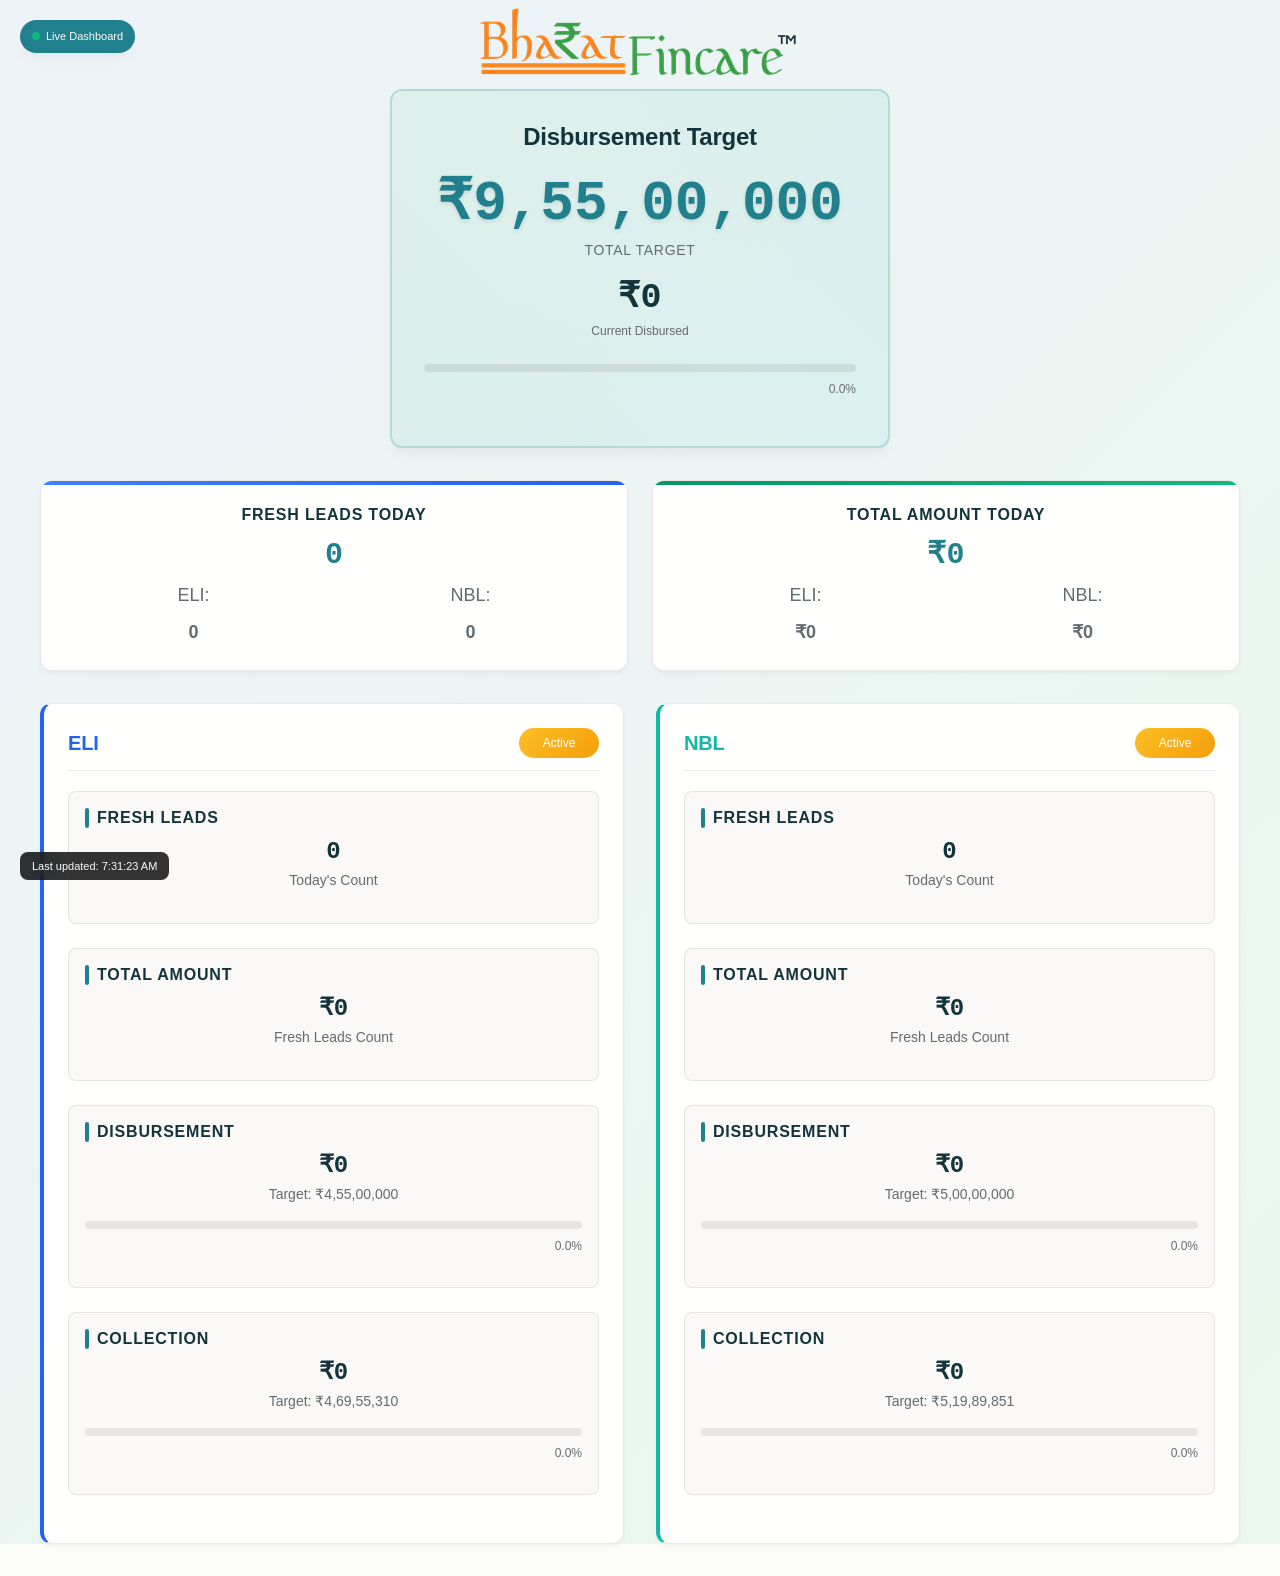
==== Dashboard/index.html @ a28c9f25 "Add files via upload" ====
<!DOCTYPE html>
<html lang="en">
<head>
    <meta charset="UTF-8">
    <meta name="viewport" content="width=device-width, initial-scale=1.0">
    <title>Bharatfincare - Dashboard</title>
    <link rel="stylesheet" href="style.css">
    <style>
        /* Hide all input fields, buttons and controls for display-only mode */
        .input-group,
        .controls-section,
        .sample-data,
        input[type="number"],
        input[type="text"],
        .btn,
        button,
        .form-control {
            display: none !important;
        }

        /* Ensure display elements remain visible */
        .metric-display,
        .current-value,
        .target-value,
        .progress-bar,
        .progress-fill,
        .progress-percentage,
        .team-card,
        .combined-target-card,
        .summary-section {
            display: block !important;
        }

        /* Live update indicators */
        .live-update-indicator {
            position: fixed;
            top: 20px;
            left: 20px;
            padding: var(--space-8) var(--space-12);
            background: var(--color-primary);
            color: var(--color-btn-primary-text);
            border-radius: var(--radius-full);
            font-size: var(--font-size-xs);
            display: flex;
            align-items: center;
            gap: var(--space-6);
            z-index: 1000;
            box-shadow: var(--shadow-lg);
        }

        .update-pulse {
            width: 8px;
            height: 8px;
            background: #10b981;
            border-radius: 50%;
            animation: pulse 2s infinite;
        }

        .last-updated {
            position: fixed;
            bottom: 20px;
            left: 20px;
            padding: var(--space-6) var(--space-12);
            background: rgba(0, 0, 0, 0.8);
            color: white;
            border-radius: var(--radius-base);
            font-size: var(--font-size-xs);
            backdrop-filter: blur(10px);
        }

        /* Animation for data updates */
        .updating {
            animation: dataUpdate 0.5s ease-in-out;
        }

        @keyframes dataUpdate {
            0% { opacity: 1; }
            50% { opacity: 0.7; transform: scale(0.98); }
            100% { opacity: 1; transform: scale(1); }
        }

        @keyframes pulse {
            0%, 100% { opacity: 1; transform: scale(1); }
            50% { opacity: 0.3; transform: scale(1.2); }
        }
    </style>
</head>
<body>
    <!-- Live Update Indicator -->
    <div class="live-update-indicator">
        <div class="update-pulse"></div>
        <span id="live-status">Live Dashboard</span>
    </div>

    <!-- Last Updated Time -->
    <div class="last-updated" id="last-updated">
        Last updated: Loading...
    </div>

    <div class="container">
        <!-- Header -->
        <header class="dashboard-header">
            <div class="header-content">
                <div class="company-logo">
                        <img src="logo-2.png" alt="Bharatfincare Logo">
                    </div>
                </div>
            </div>
        </header>

        <!-- Combined Target Section -->
        <section class="combined-target-section">
            <div class="combined-target-card">
                <h2 class="combined-title">Disbursement Target</h2>
                <div class="combined-target-display">
                    <div class="target-amount" id="combined-target">₹9,55,00,000</div>
                    <div class="target-label">Total Target</div>
                </div>
                <div class="combined-current-display">
                    <div class="current-amount" id="combined-current">₹0</div>
                    <div class="current-label">Current Disbursed</div>
                </div>
                <div class="progress-container">
                    <div class="progress-bar">
                        <div class="progress-fill combined-progress" id="combined-progress" style="width: 0%"></div>
                    </div>
                    <div class="progress-percentage" id="combined-percentage">0%</div>
                </div>
            </div>
        </section>

        <!-- Summary Section -->
        <section class="summary-section">
            <div class="summary-cards">
                <div class="summary-card fresh-leads">
                    <h3>Fresh Leads Today</h3>
                    <div class="summary-value" id="total-fresh-leads">0</div>
                    <div class="summary-breakdown">
                        <span>ELI: <strong id="eli-fresh-display">0</strong></span>
                        <span>NBL: <strong id="nbl-fresh-display">0</strong></span>
                    </div>
                </div>
                <div class="summary-card total-amount">
                    <h3>Total Amount Today</h3>
                    <div class="summary-value" id="total-amount-summary">₹0</div>
                    <div class="summary-breakdown">
                        <span>ELI: <strong id="eli-amount-display">₹0</strong></span>
                        <span>NBL: <strong id="nbl-amount-display">₹0</strong></span>
                    </div>
                </div>
            </div>
        </section>

        <!-- Teams Container -->
        <div class="teams-container">
            <!-- ELI Team -->
            <div class="team-card" data-team="eli">
                <div class="team-header">
                    <h2 class="team-name">ELI</h2>
                    <div class="team-status leading">Active</div>
                </div>

                <div class="metric-section">
                    <h4>Fresh Leads</h4>
                    <div class="metric-display">
                        <div class="current-value" id="eli-fresh-leads">0</div>
                        <div class="target-value">Today's Count</div>
                    </div>
                </div>

                <div class="metric-section">
                    <h4>Total Amount</h4>
                    <div class="metric-display">
                        <div class="current-value" id="eli-total-amount">₹0</div>
                        <div class="target-value">Fresh Leads Count</div>
                    </div>
                </div>

                <div class="metric-section">
                    <h4>Disbursement</h4>
                    <div class="metric-display">
                        <div class="current-value" id="eli-disbursed">₹0</div>
                        <div class="target-value">Target: ₹4,55,00,000</div>
                    </div>
                    <div class="progress-container">
                        <div class="progress-bar">
                            <div class="progress-fill eli-disbursement-progress" id="eli-disbursement-progress" style="width: 0%"></div>
                        </div>
                        <div class="progress-percentage" id="eli-disbursement-percentage">0%</div>
                    </div>
                </div>

                <div class="metric-section">
                    <h4>Collection</h4>
                    <div class="metric-display">
                        <div class="current-value" id="eli-collected">₹0</div>
                        <div class="target-value">Target: ₹4,69,55,310</div>
                    </div>
                    <div class="progress-container">
                        <div class="progress-bar">
                            <div class="progress-fill eli-collection-progress" id="eli-collection-progress" style="width: 0%"></div>
                        </div>
                        <div class="progress-percentage" id="eli-collection-percentage">0%</div>
                    </div>
                </div>
            </div>

            <!-- NBL Team -->
            <div class="team-card" data-team="nbl">
                <div class="team-header">
                    <h2 class="team-name">NBL</h2>
                    <div class="team-status leading">Active</div>
                </div>

                <div class="metric-section">
                    <h4>Fresh Leads</h4>
                    <div class="metric-display">
                        <div class="current-value" id="nbl-fresh-leads">0</div>
                        <div class="target-value">Today's Count</div>
                    </div>
                </div>

                <div class="metric-section">
                    <h4>Total Amount</h4>
                    <div class="metric-display">
                        <div class="current-value" id="nbl-total-amount">₹0</div>
                        <div class="target-value">Fresh Leads Count</div>
                    </div>
                </div>

                <div class="metric-section">
                    <h4>Disbursement</h4>
                    <div class="metric-display">
                        <div class="current-value" id="nbl-disbursed">₹0</div>
                        <div class="target-value">Target: ₹5,00,00,000</div>
                    </div>
                    <div class="progress-container">
                        <div class="progress-bar">
                            <div class="progress-fill nbl-disbursement-progress" id="nbl-disbursement-progress" style="width: 0%"></div>
                        </div>
                        <div class="progress-percentage" id="nbl-disbursement-percentage">0%</div>
                    </div>
                </div>

                <div class="metric-section">
                    <h4>Collection</h4>
                    <div class="metric-display">
                        <div class="current-value" id="nbl-collected">₹0</div>
                        <div class="target-value">Target: ₹5,19,89,851</div>
                    </div>
                    <div class="progress-container">
                        <div class="progress-bar">
                            <div class="progress-fill nbl-collection-progress" id="nbl-collection-progress" style="width: 0%"></div>
                        </div>
                        <div class="progress-percentage" id="nbl-collection-percentage">0%</div>
                    </div>
                </div>
            </div>
        </div>
    </div>

    <script>
        class LiveDashboard {
            constructor() {
                this.data = {
                    combinedTarget: 95500000,
                    teams: {
                        eli: {
                            name: 'ELI',
                            disbursementTarget: 45500000,
                            collectionTarget: 46955310,
                            disbursed: 0,
                            collected: 0,
                            freshLeads: 0,
                            totalAmount: 0
                        },
                        nbl: {
                            name: 'NBL',
                            disbursementTarget: 50000000,
                            collectionTarget: 51989851,
                            disbursed: 0,
                            collected: 0,
                            freshLeads: 0,
                            totalAmount: 0
                        }
                    }
                };

                this.initializeElements();
                this.setupLiveConnection();
                this.loadData();
                this.updateDisplay();
                this.updateSummary();
                this.updateLastUpdated();
            }

            initializeElements() {
                // Combined target elements
                this.combinedCurrentEl = document.getElementById('combined-current');
                this.combinedProgressEl = document.getElementById('combined-progress');
                this.combinedPercentageEl = document.getElementById('combined-percentage');

                // Summary elements
                this.totalFreshLeadsEl = document.getElementById('total-fresh-leads');
                this.totalAmountSummaryEl = document.getElementById('total-amount-summary');
                this.eliFreshDisplayEl = document.getElementById('eli-fresh-display');
                this.nblFreshDisplayEl = document.getElementById('nbl-fresh-display');
                this.eliAmountDisplayEl = document.getElementById('eli-amount-display');
                this.nblAmountDisplayEl = document.getElementById('nbl-amount-display');

                // Team elements
                this.eliFreshLeadsEl = document.getElementById('eli-fresh-leads');
                this.eliTotalAmountEl = document.getElementById('eli-total-amount');
                this.eliDisbursedEl = document.getElementById('eli-disbursed');
                this.eliCollectedEl = document.getElementById('eli-collected');
                this.eliDisbursementPercentageEl = document.getElementById('eli-disbursement-percentage');
                this.eliCollectionPercentageEl = document.getElementById('eli-collection-percentage');
                this.eliDisbursementProgressEl = document.getElementById('eli-disbursement-progress');
                this.eliCollectionProgressEl = document.getElementById('eli-collection-progress');

                this.nblFreshLeadsEl = document.getElementById('nbl-fresh-leads');
                this.nblTotalAmountEl = document.getElementById('nbl-total-amount');
                this.nblDisbursedEl = document.getElementById('nbl-disbursed');
                this.nblCollectedEl = document.getElementById('nbl-collected');
                this.nblDisbursementPercentageEl = document.getElementById('nbl-disbursement-percentage');
                this.nblCollectionPercentageEl = document.getElementById('nbl-collection-percentage');
                this.nblDisbursementProgressEl = document.getElementById('nbl-disbursement-progress');
                this.nblCollectionProgressEl = document.getElementById('nbl-collection-progress');

                // Status elements
                this.liveStatusEl = document.getElementById('live-status');
                this.lastUpdatedEl = document.getElementById('last-updated');
            }

            setupLiveConnection() {
                // BroadcastChannel for real-time updates
                this.broadcastChannel = new BroadcastChannel('bharatfincare-updates');

                this.broadcastChannel.addEventListener('message', (event) => {
                    if (event.data.type === 'admin-update') {
                        this.handleLiveUpdate(event.data.data);
                    } else if (event.data.type === 'admin-reset') {
                        this.handleLiveReset();
                    }
                });

                // Storage event listener for cross-tab updates
                window.addEventListener('storage', (event) => {
                    if (event.key === 'bharatfincareData') {
                        if (event.newValue) {
                            const newData = JSON.parse(event.newValue);
                            this.handleLiveUpdate(newData);
                        } else {
                            this.handleLiveReset();
                        }
                    }
                });

                // Check for updates every 2 seconds as fallback
                setInterval(() => {
                    this.checkForUpdates();
                }, 2000);
            }

            handleLiveUpdate(newData) {
                this.data = { ...newData };
                this.showUpdateIndicator();
                this.updateDisplay();
                this.updateSummary();
                this.updateLastUpdated(newData.lastUpdated);
                this.animateUpdate();
            }

            handleLiveReset() {
                // Reset to default values
                this.data.teams.eli = {
                    name: 'ELI', disbursementTarget: 45500000, collectionTarget: 46955310,
                    disbursed: 0, collected: 0, freshLeads: 0, totalAmount: 0
                };
                this.data.teams.nbl = {
                    name: 'NBL', disbursementTarget: 50000000, collectionTarget: 51989851,
                    disbursed: 0, collected: 0, freshLeads: 0, totalAmount: 0
                };

                this.showUpdateIndicator();
                this.updateDisplay();
                this.updateSummary();
                this.updateLastUpdated();
                this.animateUpdate();
            }

            checkForUpdates() {
                const savedData = localStorage.getItem('bharatfincareData');
                if (savedData) {
                    try {
                        const newData = JSON.parse(savedData);
                        if (JSON.stringify(newData.teams) !== JSON.stringify(this.data.teams)) {
                            this.handleLiveUpdate(newData);
                        }
                    } catch (e) {
                        console.error('Error checking for updates:', e);
                    }
                }
            }

            showUpdateIndicator() {
                this.liveStatusEl.textContent = 'Updating...';
                setTimeout(() => {
                    this.liveStatusEl.textContent = 'Live Dashboard';
                }, 1500);
            }

            animateUpdate() {
                // Add update animation to all metric sections
                const metricCards = document.querySelectorAll('.metric-section, .summary-card, .combined-target-card');
                metricCards.forEach(card => {
                    card.classList.add('updating');
                    setTimeout(() => {
                        card.classList.remove('updating');
                    }, 500);
                });
            }

            updateLastUpdated(timestamp = null) {
                const now = timestamp ? new Date(timestamp) : new Date();
                const timeString = now.toLocaleTimeString();
                this.lastUpdatedEl.textContent = `Last updated: ${timeString}`;
            }

            loadData() {
                const savedData = localStorage.getItem('bharatfincareData');
                if (savedData) {
                    try {
                        const loadedData = JSON.parse(savedData);
                        if (loadedData && loadedData.teams) {
                            this.data.teams.eli = { ...this.data.teams.eli, ...loadedData.teams.eli };
                            this.data.teams.nbl = { ...this.data.teams.nbl, ...loadedData.teams.nbl };
                        }
                    } catch (e) {
                        console.error('Error loading saved data:', e);
                    }
                }
            }

            formatCurrency(amount) {
                return new Intl.NumberFormat('en-IN', {
                    style: 'currency',
                    currency: 'INR',
                    minimumFractionDigits: 0,
                    maximumFractionDigits: 0
                }).format(amount);
            }

            updateDisplay() {
                const eli = this.data.teams.eli;
                const nbl = this.data.teams.nbl;

                // Update ELI metrics
                if (this.eliFreshLeadsEl) this.eliFreshLeadsEl.textContent = eli.freshLeads.toLocaleString();
                if (this.eliTotalAmountEl) this.eliTotalAmountEl.textContent = this.formatCurrency(eli.totalAmount);
                if (this.eliDisbursedEl) this.eliDisbursedEl.textContent = this.formatCurrency(eli.disbursed);
                if (this.eliCollectedEl) this.eliCollectedEl.textContent = this.formatCurrency(eli.collected);

                // Update NBL metrics
                if (this.nblFreshLeadsEl) this.nblFreshLeadsEl.textContent = nbl.freshLeads.toLocaleString();
                if (this.nblTotalAmountEl) this.nblTotalAmountEl.textContent = this.formatCurrency(nbl.totalAmount);
                if (this.nblDisbursedEl) this.nblDisbursedEl.textContent = this.formatCurrency(nbl.disbursed);
                if (this.nblCollectedEl) this.nblCollectedEl.textContent = this.formatCurrency(nbl.collected);

                // Update percentages and progress bars
                const eliDisbursementPercentage = Math.min((eli.disbursed / eli.disbursementTarget) * 100, 100);
                const eliCollectionPercentage = Math.min((eli.collected / eli.collectionTarget) * 100, 100);
                const nblDisbursementPercentage = Math.min((nbl.disbursed / nbl.disbursementTarget) * 100, 100);
                const nblCollectionPercentage = Math.min((nbl.collected / nbl.collectionTarget) * 100, 100);

                if (this.eliDisbursementPercentageEl) this.eliDisbursementPercentageEl.textContent = `${eliDisbursementPercentage.toFixed(1)}%`;
                if (this.eliCollectionPercentageEl) this.eliCollectionPercentageEl.textContent = `${eliCollectionPercentage.toFixed(1)}%`;
                if (this.nblDisbursementPercentageEl) this.nblDisbursementPercentageEl.textContent = `${nblDisbursementPercentage.toFixed(1)}%`;
                if (this.nblCollectionPercentageEl) this.nblCollectionPercentageEl.textContent = `${nblCollectionPercentage.toFixed(1)}%`;

                if (this.eliDisbursementProgressEl) this.eliDisbursementProgressEl.style.width = `${eliDisbursementPercentage}%`;
                if (this.eliCollectionProgressEl) this.eliCollectionProgressEl.style.width = `${eliCollectionPercentage}%`;
                if (this.nblDisbursementProgressEl) this.nblDisbursementProgressEl.style.width = `${nblDisbursementPercentage}%`;
                if (this.nblCollectionProgressEl) this.nblCollectionProgressEl.style.width = `${nblCollectionPercentage}%`;
            }

            updateSummary() {
                const totalDisbursed = this.data.teams.eli.disbursed + this.data.teams.nbl.disbursed;
                const totalFreshLeads = this.data.teams.eli.freshLeads + this.data.teams.nbl.freshLeads;
                const totalAmount = this.data.teams.eli.totalAmount + this.data.teams.nbl.totalAmount;

                // Update combined values
                if (this.combinedCurrentEl) this.combinedCurrentEl.textContent = this.formatCurrency(totalDisbursed);
                if (this.totalFreshLeadsEl) this.totalFreshLeadsEl.textContent = totalFreshLeads.toLocaleString();
                if (this.totalAmountSummaryEl) this.totalAmountSummaryEl.textContent = this.formatCurrency(totalAmount);

                // Update breakdown displays
                if (this.eliFreshDisplayEl) this.eliFreshDisplayEl.textContent = this.data.teams.eli.freshLeads.toLocaleString();
                if (this.nblFreshDisplayEl) this.nblFreshDisplayEl.textContent = this.data.teams.nbl.freshLeads.toLocaleString();
                if (this.eliAmountDisplayEl) this.eliAmountDisplayEl.textContent = this.formatCurrency(this.data.teams.eli.totalAmount);
                if (this.nblAmountDisplayEl) this.nblAmountDisplayEl.textContent = this.formatCurrency(this.data.teams.nbl.totalAmount);

                // Update combined progress
                const combinedPercentage = Math.min((totalDisbursed / this.data.combinedTarget) * 100, 100);
                if (this.combinedPercentageEl) this.combinedPercentageEl.textContent = `${combinedPercentage.toFixed(1)}%`;
                if (this.combinedProgressEl) this.combinedProgressEl.style.width = `${combinedPercentage}%`;
            }
        }

        // Initialize dashboard when DOM is loaded
        document.addEventListener('DOMContentLoaded', () => {
            new LiveDashboard();
        });
    </script>
</body>
</html>
---- Dashboard/style.css ----
:root {
  /* Primitive Color Tokens */
  --color-white: rgba(255, 255, 255, 1);
  --color-black: rgba(0, 0, 0, 1);
  --color-cream-50: rgba(252, 252, 249, 1);
  --color-cream-100: rgba(255, 255, 253, 1);
  --color-gray-200: rgba(245, 245, 245, 1);
  --color-gray-300: rgba(167, 169, 169, 1);
  --color-gray-400: rgba(119, 124, 124, 1);
  --color-slate-500: rgba(98, 108, 113, 1);
  --color-brown-600: rgba(94, 82, 64, 1);
  --color-charcoal-700: rgba(31, 33, 33, 1);
  --color-charcoal-800: rgba(38, 40, 40, 1);
  --color-slate-900: rgba(19, 52, 59, 1);
  --color-teal-300: rgba(50, 184, 198, 1);
  --color-teal-400: rgba(45, 166, 178, 1);
  --color-teal-500: rgba(33, 128, 141, 1);
  --color-teal-600: rgba(29, 116, 128, 1);
  --color-teal-700: rgba(26, 104, 115, 1);
  --color-teal-800: rgba(41, 150, 161, 1);
  --color-red-400: rgba(255, 84, 89, 1);
  --color-red-500: rgba(192, 21, 47, 1);
  --color-orange-400: rgba(230, 129, 97, 1);
  --color-orange-500: rgba(168, 75, 47, 1);

  /* RGB versions for opacity control */
  --color-brown-600-rgb: 94, 82, 64;
  --color-teal-500-rgb: 33, 128, 141;
  --color-slate-900-rgb: 19, 52, 59;
  --color-slate-500-rgb: 98, 108, 113;
  --color-red-500-rgb: 192, 21, 47;
  --color-red-400-rgb: 255, 84, 89;
  --color-orange-500-rgb: 168, 75, 47;
  --color-orange-400-rgb: 230, 129, 97;

  /* Background color tokens (Light Mode) */
  --color-bg-1: rgba(59, 130, 246, 0.08); /* Light blue */
  --color-bg-2: rgba(245, 158, 11, 0.08); /* Light yellow */
  --color-bg-3: rgba(34, 197, 94, 0.08); /* Light green */
  --color-bg-4: rgba(239, 68, 68, 0.08); /* Light red */
  --color-bg-5: rgba(147, 51, 234, 0.08); /* Light purple */
  --color-bg-6: rgba(249, 115, 22, 0.08); /* Light orange */
  --color-bg-7: rgba(236, 72, 153, 0.08); /* Light pink */
  --color-bg-8: rgba(6, 182, 212, 0.08); /* Light cyan */

  /* Semantic Color Tokens (Light Mode) */
  --color-background: var(--color-cream-50);
  --color-surface: var(--color-cream-100);
  --color-text: var(--color-slate-900);
  --color-text-secondary: var(--color-slate-500);
  --color-primary: var(--color-teal-500);
  --color-primary-hover: var(--color-teal-600);
  --color-primary-active: var(--color-teal-700);
  --color-secondary: rgba(var(--color-brown-600-rgb), 0.12);
  --color-secondary-hover: rgba(var(--color-brown-600-rgb), 0.2);
  --color-secondary-active: rgba(var(--color-brown-600-rgb), 0.25);
  --color-border: rgba(var(--color-brown-600-rgb), 0.2);
  --color-btn-primary-text: var(--color-cream-50);
  --color-card-border: rgba(var(--color-brown-600-rgb), 0.12);
  --color-card-border-inner: rgba(var(--color-brown-600-rgb), 0.12);
  --color-error: var(--color-red-500);
  --color-success: var(--color-teal-500);
  --color-warning: var(--color-orange-500);
  --color-info: var(--color-slate-500);
  --color-focus-ring: rgba(var(--color-teal-500-rgb), 0.4);
  --color-select-caret: rgba(var(--color-slate-900-rgb), 0.8);

  /* Common style patterns */
  --focus-ring: 0 0 0 3px var(--color-focus-ring);
  --focus-outline: 2px solid var(--color-primary);
  --status-bg-opacity: 0.15;
  --status-border-opacity: 0.25;
  --select-caret-light: url("data:image/svg+xml,%3Csvg xmlns='http://www.w3.org/2000/svg' width='16' height='16' viewBox='0 0 24 24' fill='none' stroke='%23134252' stroke-width='2' stroke-linecap='round' stroke-linejoin='round'%3E%3Cpolyline points='6 9 12 15 18 9'%3E%3C/polyline%3E%3C/svg%3E");
  --select-caret-dark: url("data:image/svg+xml,%3Csvg xmlns='http://www.w3.org/2000/svg' width='16' height='16' viewBox='0 0 24 24' fill='none' stroke='%23f5f5f5' stroke-width='2' stroke-linecap='round' stroke-linejoin='round'%3E%3Cpolyline points='6 9 12 15 18 9'%3E%3C/polyline%3E%3C/svg%3E");

  /* RGB versions for opacity control */
  --color-success-rgb: 33, 128, 141;
  --color-error-rgb: 192, 21, 47;
  --color-warning-rgb: 168, 75, 47;
  --color-info-rgb: 98, 108, 113;

  /* Typography */
  --font-family-base: "FKGroteskNeue", "Geist", "Inter", -apple-system,
    BlinkMacSystemFont, "Segoe UI", Roboto, sans-serif;
  --font-family-mono: "Berkeley Mono", ui-monospace, SFMono-Regular, Menlo,
    Monaco, Consolas, monospace;
  --font-size-xs: 11px;
  --font-size-sm: 12px;
  --font-size-base: 14px;
  --font-size-md: 14px;
  --font-size-lg: 16px;
  --font-size-xl: 18px;
  --font-size-2xl: 20px;
  --font-size-3xl: 24px;
  --font-size-4xl: 30px;
  --font-weight-normal: 400;
  --font-weight-medium: 500;
  --font-weight-semibold: 550;
  --font-weight-bold: 600;
  --line-height-tight: 1.2;
  --line-height-normal: 1.5;
  --letter-spacing-tight: -0.01em;

  /* Spacing */
  --space-0: 0;
  --space-1: 1px;
  --space-2: 2px;
  --space-4: 4px;
  --space-6: 6px;
  --space-8: 8px;
  --space-10: 10px;
  --space-12: 12px;
  --space-16: 16px;
  --space-20: 20px;
  --space-24: 24px;
  --space-32: 32px;

  /* Border Radius */
  --radius-sm: 6px;
  --radius-base: 8px;
  --radius-md: 10px;
  --radius-lg: 12px;
  --radius-full: 9999px;

  /* Shadows */
  --shadow-xs: 0 1px 2px rgba(0, 0, 0, 0.02);
  --shadow-sm: 0 1px 3px rgba(0, 0, 0, 0.04), 0 1px 2px rgba(0, 0, 0, 0.02);
  --shadow-md: 0 4px 6px -1px rgba(0, 0, 0, 0.04),
    0 2px 4px -1px rgba(0, 0, 0, 0.02);
  --shadow-lg: 0 10px 15px -3px rgba(0, 0, 0, 0.04),
    0 4px 6px -2px rgba(0, 0, 0, 0.02);
  --shadow-inset-sm: inset 0 1px 0 rgba(255, 255, 255, 0.15),
    inset 0 -1px 0 rgba(0, 0, 0, 0.03);

  /* Animation */
  --duration-fast: 150ms;
  --duration-normal: 250ms;
  --ease-standard: cubic-bezier(0.16, 1, 0.3, 1);

  /* Layout */
  --container-sm: 640px;
  --container-md: 768px;
  --container-lg: 1024px;
  --container-xl: 1280px;
}

/* Dark mode colors */
@media (prefers-color-scheme: dark) {
  :root {
    /* RGB versions for opacity control (Dark Mode) */
    --color-gray-400-rgb: 119, 124, 124;
    --color-teal-300-rgb: 50, 184, 198;
    --color-gray-300-rgb: 167, 169, 169;
    --color-gray-200-rgb: 245, 245, 245;

    /* Background color tokens (Dark Mode) */
    --color-bg-1: rgba(29, 78, 216, 0.15); /* Dark blue */
    --color-bg-2: rgba(180, 83, 9, 0.15); /* Dark yellow */
    --color-bg-3: rgba(21, 128, 61, 0.15); /* Dark green */
    --color-bg-4: rgba(185, 28, 28, 0.15); /* Dark red */
    --color-bg-5: rgba(107, 33, 168, 0.15); /* Dark purple */
    --color-bg-6: rgba(194, 65, 12, 0.15); /* Dark orange */
    --color-bg-7: rgba(190, 24, 93, 0.15); /* Dark pink */
    --color-bg-8: rgba(8, 145, 178, 0.15); /* Dark cyan */
    
    /* Semantic Color Tokens (Dark Mode) */
    --color-background: var(--color-charcoal-700);
    --color-surface: var(--color-charcoal-800);
    --color-text: var(--color-gray-200);
    --color-text-secondary: rgba(var(--color-gray-300-rgb), 0.7);
    --color-primary: var(--color-teal-300);
    --color-primary-hover: var(--color-teal-400);
    --color-primary-active: var(--color-teal-800);
    --color-secondary: rgba(var(--color-gray-400-rgb), 0.15);
    --color-secondary-hover: rgba(var(--color-gray-400-rgb), 0.25);
    --color-secondary-active: rgba(var(--color-gray-400-rgb), 0.3);
    --color-border: rgba(var(--color-gray-400-rgb), 0.3);
    --color-error: var(--color-red-400);
    --color-success: var(--color-teal-300);
    --color-warning: var(--color-orange-400);
    --color-info: var(--color-gray-300);
    --color-focus-ring: rgba(var(--color-teal-300-rgb), 0.4);
    --color-btn-primary-text: var(--color-slate-900);
    --color-card-border: rgba(var(--color-gray-400-rgb), 0.2);
    --color-card-border-inner: rgba(var(--color-gray-400-rgb), 0.15);
    --shadow-inset-sm: inset 0 1px 0 rgba(255, 255, 255, 0.1),
      inset 0 -1px 0 rgba(0, 0, 0, 0.15);
    --button-border-secondary: rgba(var(--color-gray-400-rgb), 0.2);
    --color-border-secondary: rgba(var(--color-gray-400-rgb), 0.2);
    --color-select-caret: rgba(var(--color-gray-200-rgb), 0.8);

    /* Common style patterns - updated for dark mode */
    --focus-ring: 0 0 0 3px var(--color-focus-ring);
    --focus-outline: 2px solid var(--color-primary);
    --status-bg-opacity: 0.15;
    --status-border-opacity: 0.25;
    --select-caret-light: url("data:image/svg+xml,%3Csvg xmlns='http://www.w3.org/2000/svg' width='16' height='16' viewBox='0 0 24 24' fill='none' stroke='%23134252' stroke-width='2' stroke-linecap='round' stroke-linejoin='round'%3E%3Cpolyline points='6 9 12 15 18 9'%3E%3C/polyline%3E%3C/svg%3E");
    --select-caret-dark: url("data:image/svg+xml,%3Csvg xmlns='http://www.w3.org/2000/svg' width='16' height='16' viewBox='0 0 24 24' fill='none' stroke='%23f5f5f5' stroke-width='2' stroke-linecap='round' stroke-linejoin='round'%3E%3Cpolyline points='6 9 12 15 18 9'%3E%3C/polyline%3E%3C/svg%3E");

    /* RGB versions for dark mode */
    --color-success-rgb: var(--color-teal-300-rgb);
    --color-error-rgb: var(--color-red-400-rgb);
    --color-warning-rgb: var(--color-orange-400-rgb);
    --color-info-rgb: var(--color-gray-300-rgb);
  }
}

/* Data attribute for manual theme switching */
[data-color-scheme="dark"] {
  /* RGB versions for opacity control (dark mode) */
  --color-gray-400-rgb: 119, 124, 124;
  --color-teal-300-rgb: 50, 184, 198;
  --color-gray-300-rgb: 167, 169, 169;
  --color-gray-200-rgb: 245, 245, 245;

  /* Colorful background palette - Dark Mode */
  --color-bg-1: rgba(29, 78, 216, 0.15); /* Dark blue */
  --color-bg-2: rgba(180, 83, 9, 0.15); /* Dark yellow */
  --color-bg-3: rgba(21, 128, 61, 0.15); /* Dark green */
  --color-bg-4: rgba(185, 28, 28, 0.15); /* Dark red */
  --color-bg-5: rgba(107, 33, 168, 0.15); /* Dark purple */
  --color-bg-6: rgba(194, 65, 12, 0.15); /* Dark orange */
  --color-bg-7: rgba(190, 24, 93, 0.15); /* Dark pink */
  --color-bg-8: rgba(8, 145, 178, 0.15); /* Dark cyan */
  
  /* Semantic Color Tokens (Dark Mode) */
  --color-background: var(--color-charcoal-700);
  --color-surface: var(--color-charcoal-800);
  --color-text: var(--color-gray-200);
  --color-text-secondary: rgba(var(--color-gray-300-rgb), 0.7);
  --color-primary: var(--color-teal-300);
  --color-primary-hover: var(--color-teal-400);
  --color-primary-active: var(--color-teal-800);
  --color-secondary: rgba(var(--color-gray-400-rgb), 0.15);
  --color-secondary-hover: rgba(var(--color-gray-400-rgb), 0.25);
  --color-secondary-active: rgba(var(--color-gray-400-rgb), 0.3);
  --color-border: rgba(var(--color-gray-400-rgb), 0.3);
  --color-error: var(--color-red-400);
  --color-success: var(--color-teal-300);
  --color-warning: var(--color-orange-400);
  --color-info: var(--color-gray-300);
  --color-focus-ring: rgba(var(--color-teal-300-rgb), 0.4);
  --color-btn-primary-text: var(--color-slate-900);
  --color-card-border: rgba(var(--color-gray-400-rgb), 0.15);
  --color-card-border-inner: rgba(var(--color-gray-400-rgb), 0.15);
  --shadow-inset-sm: inset 0 1px 0 rgba(255, 255, 255, 0.1),
    inset 0 -1px 0 rgba(0, 0, 0, 0.15);
  --color-border-secondary: rgba(var(--color-gray-400-rgb), 0.2);
  --color-select-caret: rgba(var(--color-gray-200-rgb), 0.8);

  /* Common style patterns - updated for dark mode */
  --focus-ring: 0 0 0 3px var(--color-focus-ring);
  --focus-outline: 2px solid var(--color-primary);
  --status-bg-opacity: 0.15;
  --status-border-opacity: 0.25;
  --select-caret-light: url("data:image/svg+xml,%3Csvg xmlns='http://www.w3.org/2000/svg' width='16' height='16' viewBox='0 0 24 24' fill='none' stroke='%23134252' stroke-width='2' stroke-linecap='round' stroke-linejoin='round'%3E%3Cpolyline points='6 9 12 15 18 9'%3E%3C/polyline%3E%3C/svg%3E");
  --select-caret-dark: url("data:image/svg+xml,%3Csvg xmlns='http://www.w3.org/2000/svg' width='16' height='16' viewBox='0 0 24 24' fill='none' stroke='%23f5f5f5' stroke-width='2' stroke-linecap='round' stroke-linejoin='round'%3E%3Cpolyline points='6 9 12 15 18 9'%3E%3C/polyline%3E%3C/svg%3E");

  /* RGB versions for dark mode */
  --color-success-rgb: var(--color-teal-300-rgb);
  --color-error-rgb: var(--color-red-400-rgb);
  --color-warning-rgb: var(--color-orange-400-rgb);
  --color-info-rgb: var(--color-gray-300-rgb);
}

[data-color-scheme="light"] {
  /* RGB versions for opacity control (light mode) */
  --color-brown-600-rgb: 94, 82, 64;
  --color-teal-500-rgb: 33, 128, 141;
  --color-slate-900-rgb: 19, 52, 59;
  
  /* Semantic Color Tokens (Light Mode) */
  --color-background: var(--color-cream-50);
  --color-surface: var(--color-cream-100);
  --color-text: var(--color-slate-900);
  --color-text-secondary: var(--color-slate-500);
  --color-primary: var(--color-teal-500);
  --color-primary-hover: var(--color-teal-600);
  --color-primary-active: var(--color-teal-700);
  --color-secondary: rgba(var(--color-brown-600-rgb), 0.12);
  --color-secondary-hover: rgba(var(--color-brown-600-rgb), 0.2);
  --color-secondary-active: rgba(var(--color-brown-600-rgb), 0.25);
  --color-border: rgba(var(--color-brown-600-rgb), 0.2);
  --color-btn-primary-text: var(--color-cream-50);
  --color-card-border: rgba(var(--color-brown-600-rgb), 0.12);
  --color-card-border-inner: rgba(var(--color-brown-600-rgb), 0.12);
  --color-error: var(--color-red-500);
  --color-success: var(--color-teal-500);
  --color-warning: var(--color-orange-500);
  --color-info: var(--color-slate-500);
  --color-focus-ring: rgba(var(--color-teal-500-rgb), 0.4);

  /* RGB versions for light mode */
  --color-success-rgb: var(--color-teal-500-rgb);
  --color-error-rgb: var(--color-red-500-rgb);
  --color-warning-rgb: var(--color-orange-500-rgb);
  --color-info-rgb: var(--color-slate-500-rgb);
}

/* Base styles */
html {
  font-size: var(--font-size-base);
  font-family: var(--font-family-base);
  line-height: var(--line-height-normal);
  color: var(--color-text);
  background-color: var(--color-background);
  -webkit-font-smoothing: antialiased;
  box-sizing: border-box;
}

body {
  margin: 0;
  padding: 0;
}

*,
*::before,
*::after {
  box-sizing: inherit;
}

/* Typography */
h1,
h2,
h3,
h4,
h5,
h6 {
  margin: 0;
  font-weight: var(--font-weight-semibold);
  line-height: var(--line-height-tight);
  color: var(--color-text);
  letter-spacing: var(--letter-spacing-tight);
}

h1 {
  font-size: var(--font-size-4xl);
}
h2 {
  font-size: var(--font-size-3xl);
}
h3 {
  font-size: var(--font-size-2xl);
}
h4 {
  font-size: var(--font-size-xl);
}
h5 {
  font-size: var(--font-size-lg);
}
h6 {
  font-size: var(--font-size-md);
}

p {
  margin: 0 0 var(--space-16) 0;
}

a {
  color: var(--color-primary);
  text-decoration: none;
  transition: color var(--duration-fast) var(--ease-standard);
}

a:hover {
  color: var(--color-primary-hover);
}

code,
pre {
  font-family: var(--font-family-mono);
  font-size: calc(var(--font-size-base) * 0.95);
  background-color: var(--color-secondary);
  border-radius: var(--radius-sm);
}

code {
  padding: var(--space-1) var(--space-4);
}

pre {
  padding: var(--space-16);
  margin: var(--space-16) 0;
  overflow: auto;
  border: 1px solid var(--color-border);
}

pre code {
  background: none;
  padding: 0;
}

/* Buttons */
.btn {
  display: inline-flex;
  align-items: center;
  justify-content: center;
  padding: var(--space-8) var(--space-16);
  border-radius: var(--radius-base);
  font-size: var(--font-size-base);
  font-weight: 500;
  line-height: 1.5;
  cursor: pointer;
  transition: all var(--duration-normal) var(--ease-standard);
  border: none;
  text-decoration: none;
  position: relative;
}

.btn:focus-visible {
  outline: none;
  box-shadow: var(--focus-ring);
}

.btn--primary {
  background: var(--color-primary);
  color: var(--color-btn-primary-text);
}

.btn--primary:hover {
  background: var(--color-primary-hover);
}

.btn--primary:active {
  background: var(--color-primary-active);
}

.btn--secondary {
  background: var(--color-secondary);
  color: var(--color-text);
}

.btn--secondary:hover {
  background: var(--color-secondary-hover);
}

.btn--secondary:active {
  background: var(--color-secondary-active);
}

.btn--outline {
  background: transparent;
  border: 1px solid var(--color-border);
  color: var(--color-text);
}

.btn--outline:hover {
  background: var(--color-secondary);
}

.btn--sm {
  padding: var(--space-4) var(--space-12);
  font-size: var(--font-size-sm);
  border-radius: var(--radius-sm);
}

.btn--lg {
  padding: var(--space-10) var(--space-20);
  font-size: var(--font-size-lg);
  border-radius: var(--radius-md);
}

.btn--full-width {
  width: 100%;
}

.btn:disabled {
  opacity: 0.5;
  cursor: not-allowed;
}

/* Form elements */
.form-control {
  display: block;
  width: 100%;
  padding: var(--space-8) var(--space-12);
  font-size: var(--font-size-md);
  line-height: 1.5;
  color: var(--color-text);
  background-color: var(--color-surface);
  border: 1px solid var(--color-border);
  border-radius: var(--radius-base);
  transition: border-color var(--duration-fast) var(--ease-standard),
    box-shadow var(--duration-fast) var(--ease-standard);
}

textarea.form-control {
  font-family: var(--font-family-base);
  font-size: var(--font-size-base);
}

select.form-control {
  padding: var(--space-8) var(--space-12);
  -webkit-appearance: none;
  -moz-appearance: none;
  appearance: none;
  background-image: var(--select-caret-light);
  background-repeat: no-repeat;
  background-position: right var(--space-12) center;
  background-size: 16px;
  padding-right: var(--space-32);
}

/* Add a dark mode specific caret */
@media (prefers-color-scheme: dark) {
  select.form-control {
    background-image: var(--select-caret-dark);
  }
}

/* Also handle data-color-scheme */
[data-color-scheme="dark"] select.form-control {
  background-image: var(--select-caret-dark);
}

[data-color-scheme="light"] select.form-control {
  background-image: var(--select-caret-light);
}

.form-control:focus {
  border-color: var(--color-primary);
  outline: var(--focus-outline);
}

.form-label {
  display: block;
  margin-bottom: var(--space-8);
  font-weight: var(--font-weight-medium);
  font-size: var(--font-size-sm);
}

.form-group {
  margin-bottom: var(--space-16);
}

/* Card component */
.card {
  background-color: var(--color-surface);
  border-radius: var(--radius-lg);
  border: 1px solid var(--color-card-border);
  box-shadow: var(--shadow-sm);
  overflow: hidden;
  transition: box-shadow var(--duration-normal) var(--ease-standard);
}

.card:hover {
  box-shadow: var(--shadow-md);
}

.card__body {
  padding: var(--space-16);
}

.card__header,
.card__footer {
  padding: var(--space-16);
  border-bottom: 1px solid var(--color-card-border-inner);
}

/* Status indicators - simplified with CSS variables */
.status {
  display: inline-flex;
  align-items: center;
  padding: var(--space-6) var(--space-12);
  border-radius: var(--radius-full);
  font-weight: var(--font-weight-medium);
  font-size: var(--font-size-sm);
}

.status--success {
  background-color: rgba(
    var(--color-success-rgb, 33, 128, 141),
    var(--status-bg-opacity)
  );
  color: var(--color-success);
  border: 1px solid
    rgba(var(--color-success-rgb, 33, 128, 141), var(--status-border-opacity));
}

.status--error {
  background-color: rgba(
    var(--color-error-rgb, 192, 21, 47),
    var(--status-bg-opacity)
  );
  color: var(--color-error);
  border: 1px solid
    rgba(var(--color-error-rgb, 192, 21, 47), var(--status-border-opacity));
}

.status--warning {
  background-color: rgba(
    var(--color-warning-rgb, 168, 75, 47),
    var(--status-bg-opacity)
  );
  color: var(--color-warning);
  border: 1px solid
    rgba(var(--color-warning-rgb, 168, 75, 47), var(--status-border-opacity));
}

.status--info {
  background-color: rgba(
    var(--color-info-rgb, 98, 108, 113),
    var(--status-bg-opacity)
  );
  color: var(--color-info);
  border: 1px solid
    rgba(var(--color-info-rgb, 98, 108, 113), var(--status-border-opacity));
}

/* Container layout */
.container {
  width: 100%;
  margin-right: auto;
  margin-left: auto;
  padding-right: var(--space-16);
  padding-left: var(--space-16);
}

@media (min-width: 640px) {
  .container {
    max-width: var(--container-sm);
  }
}
@media (min-width: 768px) {
  .container {
    max-width: var(--container-md);
  }
}
@media (min-width: 1024px) {
  .container {
    max-width: var(--container-lg);
  }
}
@media (min-width: 1280px) {
  .container {
    max-width: var(--container-xl);
  }
}

/* Utility classes */
.flex {
  display: flex;
}
.flex-col {
  flex-direction: column;
}
.items-center {
  align-items: center;
}
.justify-center {
  justify-content: center;
}
.justify-between {
  justify-content: space-between;
}
.gap-4 {
  gap: var(--space-4);
}
.gap-8 {
  gap: var(--space-8);
}
.gap-16 {
  gap: var(--space-16);
}

.m-0 {
  margin: 0;
}
.mt-8 {
  margin-top: var(--space-8);
}
.mb-8 {
  margin-bottom: var(--space-8);
}
.mx-8 {
  margin-left: var(--space-8);
  margin-right: var(--space-8);
}
.my-8 {
  margin-top: var(--space-8);
  margin-bottom: var(--space-8);
}

.p-0 {
  padding: 0;
}
.py-8 {
  padding-top: var(--space-8);
  padding-bottom: var(--space-8);
}
.px-8 {
  padding-left: var(--space-8);
  padding-right: var(--space-8);
}
.py-16 {
  padding-top: var(--space-16);
  padding-bottom: var(--space-16);
}
.px-16 {
  padding-left: var(--space-16);
  padding-right: var(--space-16);
}

.block {
  display: block;
}
.hidden {
  display: none;
}

/* Accessibility */
.sr-only {
  position: absolute;
  width: 1px;
  height: 1px;
  padding: 0;
  margin: -1px;
  overflow: hidden;
  clip: rect(0, 0, 0, 0);
  white-space: nowrap;
  border-width: 0;
}

:focus-visible {
  outline: var(--focus-outline);
  outline-offset: 2px;
}

/* Dark mode specifics */
[data-color-scheme="dark"] .btn--outline {
  border: 1px solid var(--color-border-secondary);
}

@font-face {
  font-family: 'FKGroteskNeue';
  src: url('https://r2cdn.perplexity.ai/fonts/FKGroteskNeue.woff2')
    format('woff2');
}

/* END PERPLEXITY DESIGN SYSTEM */
/* Dashboard specific styles */
body {
  min-height: 100vh;
  background: linear-gradient(135deg, var(--color-bg-1), var(--color-bg-3));
}

/* Header Styles */
.dashboard-header {
  text-align: center;
  padding: var(--space-31) 0;
  margin-bottom: var(--space-31);
}

.header-content {
  display: flex;
  align-items: center;
  justify-content: center;
  gap: var(--space-20);
  flex-wrap: wrap;
}

.company-logo {
  display: flex;
  align-items: center;
  justify-content: center;
}

.logo-icon {
  width: 60px;
  height: 60px;
  background: linear-gradient(135deg, var(--color-primary), var(--color-primary-hover));
  border-radius: var(--radius-base);
  display: flex;
  align-items: center;
  justify-content: center;
  font-size: var(--font-size-lg);
  font-weight: var(--font-weight-bold);
  color: var(--color-btn-primary-text);
  box-shadow: var(--shadow-md);
  border: 2px solid rgba(var(--color-teal-500-rgb), 0.2);
}

.dashboard-header h1 {
  font-size: var(--font-size-4xl);
  font-weight: var(--font-weight-bold);
  color: var(--color-text);
  margin: 0;
  letter-spacing: var(--letter-spacing-tight);
}

/* Combined Target Section */
.combined-target-section {
  margin-bottom: var(--space-32);
  display: flex;
  justify-content: center;
}

.combined-target-card {
  background: linear-gradient(135deg, var(--color-bg-3), var(--color-bg-8));
  border-radius: var(--radius-lg);
  padding: var(--space-32);
  box-shadow: var(--shadow-lg);
  border: 2px solid rgba(var(--color-teal-500-rgb), 0.2);
  text-align: center;
  min-width: 400px;
  max-width: 500px;
  width: 100%;
  position: relative;
  overflow: hidden;
}

.combined-target-card::before {
  content: '';
  position: absolute;
  top: 0;
  left: 0;
  right: 0;
  bottom: 0;
  background: linear-gradient(45deg, transparent, rgba(255, 255, 255, 0.05), transparent);
  pointer-events: none;
}

.combined-title {
  font-size: var(--font-size-3xl);
  font-weight: var(--font-weight-bold);
  color: var(--color-text);
  margin-bottom: var(--space-24);
  position: relative;
  z-index: 1;
}

.combined-target-display {
  margin-bottom: var(--space-20);
  position: relative;
  z-index: 1;
}

.target-amount {
  font-size: 4rem;
  font-weight: var(--font-weight-bold);
  font-family: var(--font-family-mono);
  color: var(--color-primary);
  line-height: 1;
  margin-bottom: var(--space-8);
  text-shadow: 0 2px 4px rgba(0, 0, 0, 0.1);
}

.target-label {
  font-size: var(--font-size-base);
  color: var(--color-text-secondary);
  font-weight: var(--font-weight-medium);
  text-transform: uppercase;
  letter-spacing: 0.05em;
}

.combined-current-display {
  margin-bottom: var(--space-24);
  position: relative;
  z-index: 1;
}

.current-amount {
  font-size: 2.5rem;
  font-weight: var(--font-weight-bold);
  font-family: var(--font-family-mono);
  color: var(--color-text);
  line-height: 1;
  margin-bottom: var(--space-6);
}

.current-label {
  font-size: var(--font-size-sm);
  color: var(--color-text-secondary);
  font-weight: var(--font-weight-medium);
}

.combined-progress {
  background: linear-gradient(90deg, var(--color-primary), var(--color-primary-hover));
  box-shadow: 0 2px 4px rgba(var(--color-teal-500-rgb), 0.3);
}

/* Teams Container */
.teams-container {
  display: grid;
  grid-template-columns: 1fr 1fr;
  gap: var(--space-32);
  margin-bottom: var(--space-32);
  max-width: 1200px;
  margin-left: auto;
  margin-right: auto;
}

@media (max-width: 768px) {
  .teams-container {
    grid-template-columns: 1fr;
    gap: var(--space-20);
  }
  
  .combined-target-card {
    min-width: auto;
    padding: var(--space-24);
  }
  
  .target-amount {
    font-size: 3rem;
  }
  
  .current-amount {
    font-size: 2rem;
  }
  
  .header-content {
    flex-direction: column;
    gap: var(--space-16);
  }
  
  .logo-icon {
    width: 50px;
    height: 50px;
    font-size: var(--font-size-base);
  }
  
  .dashboard-header h1 {
    font-size: var(--font-size-3xl);
  }
}

/* Team Cards */
.team-card {
  background: var(--color-surface);
  border-radius: var(--radius-lg);
  padding: var(--space-24);
  box-shadow: var(--shadow-md);
  border: 1px solid var(--color-card-border);
  transition: all var(--duration-normal) var(--ease-standard);
}

.team-card:hover {
  transform: translateY(-2px);
  box-shadow: var(--shadow-lg);
}

.team-card[data-team="eli"] {
  border-left: 4px solid #2563eb;
}

.team-card[data-team="nbl"] {
  border-left: 4px solid #14b8a6;
}

.team-header {
  display: flex;
  justify-content: space-between;
  align-items: center;
  margin-bottom: var(--space-20);
  padding-bottom: var(--space-12);
  border-bottom: 1px solid var(--color-card-border-inner);
}

.team-name {
  font-size: var(--font-size-2xl);
  font-weight: var(--font-weight-bold);
  margin: 0;
}

.team-card[data-team="eli"] .team-name {
  color: #2563eb;
}

.team-card[data-team="nbl"] .team-name {
  color: #14b8a6;
}

.team-status {
  padding: var(--space-6) var(--space-12);
  border-radius: var(--radius-full);
  font-size: var(--font-size-sm);
  font-weight: var(--font-weight-medium);
  min-width: 80px;
  text-align: center;
}

.team-status.leading {
  background: linear-gradient(135deg, #fbbf24, #f59e0b);
  color: var(--color-white);
  animation: pulse 2s infinite;
}

.team-status.trailing {
  background: var(--color-secondary);
  color: var(--color-text-secondary);
}

@keyframes pulse {
  0%, 100% { transform: scale(1); }
  50% { transform: scale(1.05); }
}

/* Metric Sections */
.metric-section {
  margin-bottom: var(--space-24);
  padding: var(--space-16);
  background: rgba(var(--color-brown-600-rgb, var(--color-gray-400-rgb)), 0.03);
  border-radius: var(--radius-base);
  border: 1px solid var(--color-card-border-inner);
}

.metric-section h4 {
  font-size: var(--font-size-lg);
  font-weight: var(--font-weight-semibold);
  color: var(--color-text);
  margin-bottom: var(--space-12);
  text-transform: uppercase;
  letter-spacing: 0.05em;
}

.metric-display {
  text-align: center;
  margin-bottom: var(--space-16);
}

.current-value {
  font-size: var(--font-size-3xl);
  font-weight: var(--font-weight-bold);
  font-family: var(--font-family-mono);
  color: var(--color-text);
  line-height: 1;
  margin-bottom: var(--space-6);
  transition: all var(--duration-normal) var(--ease-standard);
}

.target-value {
  font-size: var(--font-size-base);
  color: var(--color-text-secondary);
  font-weight: var(--font-weight-medium);
}

/* Progress Bars */
.progress-container {
  margin-bottom: var(--space-16);
}

.progress-bar {
  width: 100%;
  height: 8px;
  background: var(--color-secondary);
  border-radius: var(--radius-full);
  overflow: hidden;
  margin-bottom: var(--space-8);
}

.progress-fill {
  height: 100%;
  border-radius: var(--radius-full);
  transition: width var(--duration-normal) var(--ease-standard);
  position: relative;
  width: 0%;
}

.eli-disbursement-progress {
  background: linear-gradient(90deg, #3b82f6, #2563eb);
}

.eli-collection-progress {
  background: linear-gradient(90deg, #8b5cf6, #7c3aed);
}

.nbl-disbursement-progress {
  background: linear-gradient(90deg, #06b6d4, #14b8a6);
}

.nbl-collection-progress {
  background: linear-gradient(90deg, #10b981, #059669);
}

.progress-fill::after {
  content: '';
  position: absolute;
  top: 0;
  left: 0;
  right: 0;
  bottom: 0;
  background: linear-gradient(90deg, transparent, rgba(255,255,255,0.3), transparent);
  animation: shimmer 2s infinite;
}

@keyframes shimmer {
  0% { transform: translateX(-100%); }
  100% { transform: translateX(100%); }
}

.progress-percentage {
  text-align: right;
  font-size: var(--font-size-sm);
  font-weight: var(--font-weight-medium);
  color: var(--color-text-secondary);
}

/* Input Groups */
.input-group {
  margin-bottom: var(--space-12);
}

.form-control {
  font-family: var(--font-family-mono);
  text-align: center;
  background-color: var(--color-surface);
  border: 1px solid var(--color-border);
  color: var(--color-text);
  padding: var(--space-8) var(--space-12);
  border-radius: var(--radius-base);
  width: 100%;
  box-sizing: border-box;
}

.form-control:focus {
  border-color: var(--color-primary);
  outline: var(--focus-outline);
  background-color: var(--color-surface);
}

.form-control::placeholder {
  color: var(--color-text-secondary);
  opacity: 0.7;
}

/* Controls Section */
.controls-section {
  text-align: center;
  margin-bottom: var(--space-32);
}

.button-group {
  display: flex;
  gap: var(--space-16);
  justify-content: center;
  flex-wrap: wrap;
}

.loading-spinner {
  display: inline-block;
  width: 16px;
  height: 16px;
  border: 2px solid transparent;
  border-top: 2px solid currentColor;
  border-radius: 50%;
  animation: spin 1s linear infinite;
  margin-left: var(--space-8);
}

@keyframes spin {
  0% { transform: rotate(0deg); }
  100% { transform: rotate(360deg); }
}

/* Sample Data Section */
.sample-data {
  text-align: center;
  padding-top: var(--space-24);
  border-top: 1px solid var(--color-border);
}

.sample-data h4 {
  margin-bottom: var(--space-16);
  color: var(--color-text-secondary);
  font-size: var(--font-size-base);
}

.sample-buttons {
  display: flex;
  gap: var(--space-12);
  justify-content: center;
  flex-wrap: wrap;
}

.sample-btn {
  transition: all var(--duration-fast) var(--ease-standard);
}

.sample-btn:hover {
  transform: translateY(-1px);
}

/* Animation Classes */
.updating {
  animation: updatePulse 0.3s ease-in-out;
}

@keyframes updatePulse {
  0% { transform: scale(1); }
  50% { transform: scale(1.05); }
  100% { transform: scale(1); }
}

.target-achieved {
  border-left-color: #16a34a !important;
}

.target-achieved .team-name::after {
  content: " ✓";
  color: #16a34a;
  font-size: 0.8em;
}

/* Error States */
.input-error {
  border-color: var(--color-error) !important;
  animation: shake 0.5s ease-in-out;
}

@keyframes shake {
  0%, 100% { transform: translateX(0); }
  25% { transform: translateX(-5px); }
  75% { transform: translateX(5px); }
}

/* Loading State */
.btn:disabled {
  opacity: 0.7;
  cursor: not-allowed;
}

.btn.loading .button-text {
  opacity: 0.7;
}

/* Responsive Adjustments */
@media (max-width: 640px) {
  .team-card {
    padding: var(--space-16);
  }
  
  .current-value {
    font-size: var(--font-size-2xl);
  }
  
  .metric-section {
    padding: var(--space-12);
  }
  
  .button-group {
    flex-direction: column;
    align-items: center;
  }
  
  .btn--lg {
    width: 100%;
    max-width: 300px;
  }
}

/* Summary Section Styles */
.summary-section {
    margin-bottom: var(--space-32);
    max-width: 1200px;
    margin-left: auto;
    margin-right: auto;
}

.summary-cards {
    display: grid;
    grid-template-columns: 1fr 1fr;
    gap: var(--space-24);
}

.summary-card {
    background: var(--color-surface);
    border-radius: var(--radius-lg);
    padding: var(--space-24);
    box-shadow: var(--shadow-md);
    border: 1px solid var(--color-card-border);
    text-align: center;
    position: relative;
    overflow: hidden;
}

.summary-card::before {
    content: '';
    position: absolute;
    top: 0;
    left: 0;
    right: 0;
    height: 4px;
    background: linear-gradient(90deg, var(--color-primary), var(--color-primary-hover));
}

.summary-card.fresh-leads::before {
    background: linear-gradient(90deg, #3b82f6, #2563eb);
}

.summary-card.total-amount::before {
    background: linear-gradient(90deg, #059669, #10b981);
}

.summary-card h3 {
    font-size: var(--font-size-lg);
    font-weight: var(--font-weight-semibold);
    color: var(--color-text);
    margin-bottom: var(--space-16);
    text-transform: uppercase;
    letter-spacing: 0.05em;
}

.summary-value {
    font-size: var(--font-size-4xl);
    font-weight: var(--font-weight-bold);
    font-family: var(--font-family-mono);
    color: var(--color-primary);
    margin-bottom: var(--space-12);
    line-height: 1;
}

.summary-breakdown {
    display: flex;
    justify-content: space-around;
    gap: var(--space-16);
    font-size: var(--font-size-xl);
    color: var(--color-text-secondary);
    font-weight: var(--font-weight-medium);
}

.summary-breakdown span {
    display: flex;
    flex-direction: column;
    align-items: center;
    gap: var(--space-10);
}

/* Number Tracking Styles */

.input-group {
    position: relative;
}

.input-group button {
    margin-top: var(--space-8);
    width: 100%;
}







.number-value {
    max-width: 80px;
    overflow: hidden;
    text-overflow: ellipsis;
    white-space: nowrap;
}



/* Enhanced Form Styles */
.form-label {
    display: block;
    font-size: var(--font-size-sm);
    font-weight: var(--font-weight-medium);
    color: var(--color-text);
    margin-bottom: var(--space-6);
}

.form-control {
    font-family: var(--font-family-mono);
    text-align: center;
    background-color: var(--color-surface);
    border: 1px solid var(--color-border);
    color: var(--color-text);
    padding: var(--space-8) var(--space-12);
    border-radius: var(--radius-base);
    width: 100%;
    box-sizing: border-box;
    transition: all var(--duration-fast) var(--ease-standard);
}

.form-control:focus {
    border-color: var(--color-primary);
    outline: var(--focus-outline);
    background-color: var(--color-surface);
    box-shadow: var(--focus-ring);
}

.form-control::placeholder {
    color: var(--color-text-secondary);
    opacity: 0.7;
}

.form-control.input-error {
    border-color: var(--color-error);
    background-color: rgba(var(--color-error-rgb), 0.05);
    animation: shake 0.5s ease-in-out;
}

@keyframes shake {
    0%, 100% { transform: translateX(0); }
    25% { transform: translateX(-5px); }
    75% { transform: translateX(5px); }
}

/* Enhanced Button Styles */
.btn--sm {
    padding: var(--space-6) var(--space-12);
    font-size: var(--font-size-sm);
    border-radius: var(--radius-sm);
}

.btn--primary:hover {
    background: var(--color-primary-hover);
    transform: translateY(-1px);
    box-shadow: var(--shadow-md);
}

.btn--primary:active {
    background: var(--color-primary-active);
    transform: translateY(0);
}

.btn--secondary {
    background: var(--color-secondary);
    color: var(--color-text);
    border: 1px solid var(--color-border);
}

.btn--secondary:hover {
    background: var(--color-secondary-hover);
    border-color: var(--color-primary);
    color: var(--color-primary);
}

/* Notification System */
.notification {
    position: fixed;
    top: 20px;
    right: 20px;
    padding: var(--space-12) var(--space-16);
    border-radius: var(--radius-base);
    font-size: var(--font-size-sm);
    font-weight: var(--font-weight-medium);
    color: var(--color-white);
    z-index: 1000;
    transform: translateX(100%);
    transition: transform var(--duration-normal) var(--ease-standard);
    box-shadow: var(--shadow-lg);
    max-width: 300px;
}

.notification.show {
    transform: translateX(0);
}

.notification--success {
    background: linear-gradient(135deg, #059669, #10b981);
}

.notification--error {
    background: linear-gradient(135deg, var(--color-error), var(--color-red-400));
}

.notification--warning {
    background: linear-gradient(135deg, var(--color-warning), var(--color-orange-400));
}

.notification--info {
    background: linear-gradient(135deg, var(--color-info), var(--color-slate-500));
}

/* Enhanced Metric Sections */
.metric-section {
    margin-bottom: var(--space-24);
    padding: var(--space-16);
    background: rgba(var(--color-brown-600-rgb, var(--color-gray-400-rgb)), 0.03);
    border-radius: var(--radius-base);
    border: 1px solid var(--color-card-border-inner);
    position: relative;
    transition: all var(--duration-normal) var(--ease-standard);
}

.metric-section:hover {
    transform: translateY(-1px);
    box-shadow: var(--shadow-sm);
    border-color: rgba(var(--color-primary-rgb, var(--color-teal-500-rgb)), 0.2);
}

.metric-section h4 {
    font-size: var(--font-size-lg);
    font-weight: var(--font-weight-semibold);
    color: var(--color-text);
    margin-bottom: var(--space-12);
    text-transform: uppercase;
    letter-spacing: 0.05em;
    display: flex;
    align-items: center;
    gap: var(--space-8);
}

.metric-section h4::before {
    content: '';
    width: 4px;
    height: 20px;
    background: var(--color-primary);
    border-radius: var(--radius-sm);
}

/* Enhanced Loading States */
.loading-spinner {
    display: inline-block;
    width: 16px;
    height: 16px;
    border: 2px solid transparent;
    border-top: 2px solid currentColor;
    border-radius: 50%;
    animation: spin 1s linear infinite;
    margin-left: var(--space-8);
}

.hidden {
    display: none !important;
}

/* Responsive Enhancements */
@media (max-width: 768px) {
    .summary-cards {
        grid-template-columns: 1fr;
        gap: var(--space-16);
    }

    .summary-value {
        font-size: var(--font-size-4xl);
    }

    .summary-breakdown {
        flex-direction: column;
        gap: var(--space-8);
    }

    .teams-container {
        grid-template-columns: 1fr;
        gap: var(--space-20);
    }

    .combined-target-card {
        min-width: auto;
        padding: var(--space-24);
    }

    .target-amount {
        font-size: 3rem;
    }

    .current-amount {
        font-size: 2rem;
    }

    .header-content {
        flex-direction: column;
        gap: var(--space-16);
    }

    .logo-icon {
        width: 50px;
        height: 50px;
        font-size: var(--font-size-base);
    }

    .dashboard-header h1 {
        font-size: var(--font-size-3xl);
    }


    .notification {
        right: 10px;
        left: 10px;
        max-width: none;
        transform: translateY(-100%);
    }

    .notification.show {
        transform: translateY(0);
    }
}

/* Enhanced Animation */
@keyframes pulse {
    0%, 100% { transform: scale(1); }
    50% { transform: scale(1.05); }
}

@keyframes shimmer {
    0% { transform: translateX(-100%); }
    100% { transform: translateX(100%); }
}

@keyframes updatePulse {
    0% { transform: scale(1); }
    50% { transform: scale(1.05); }
    100% { transform: scale(1); }
}

.updating {
    animation: updatePulse 0.3s ease-in-out;
}

/* Enhanced Target Achievement */
.target-achieved {
    border-left-color: #16a34a !important;
    background: linear-gradient(135deg, 
        rgba(22, 163, 74, 0.1), 
        transparent) !important;
}

.target-achieved::after {
    content: '🎯';
    position: absolute;
    top: var(--space-16);
    right: var(--space-16);
    font-size: var(--font-size-lg);
    animation: bounce 2s infinite;
}

@keyframes bounce {
    0%, 100% { transform: translateY(0); }
    50% { transform: translateY(-10px); }
}

/* Print Styles */
@media print {
    .controls-section,
    .sample-data,
    .input-group,
    .notification {
        display: none;
    }

    .team-card {
        break-inside: avoid;
        margin-bottom: var(--space-24);
    }

    body {
        background: white;
        color: black;
    }
}
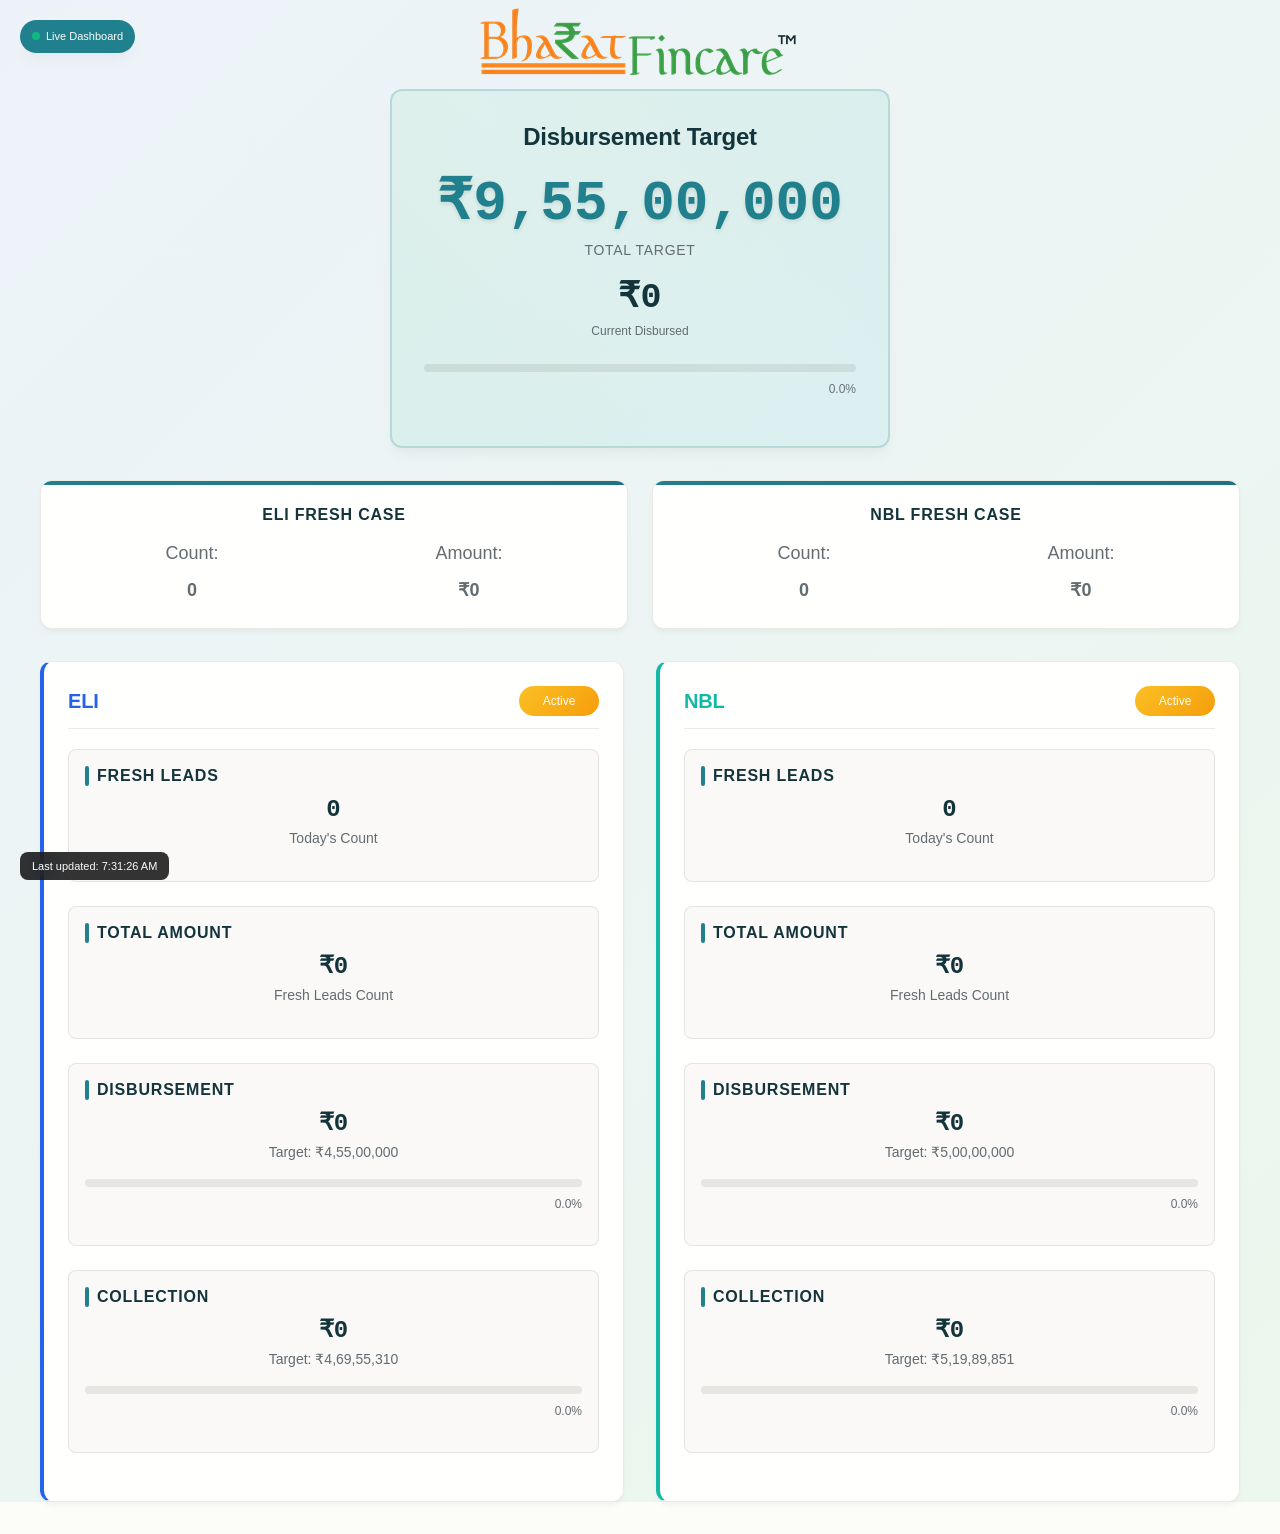
==== commit 7b6ac53d: "index.html" ====
--- a/Dashboard/index.html
+++ b/Dashboard/index.html
@@ -132,24 +132,26 @@
         <!-- Summary Section -->
         <section class="summary-section">
             <div class="summary-cards">
-                <div class="summary-card fresh-leads">
-                    <h3>Fresh Leads Today</h3>
-                    <div class="summary-value" id="total-fresh-leads">0</div>
+                <!-- ELI Daily Target -->
+                <div class="summary-card eli-target">
+                    <h3>ELI Fresh Case</h3>
                     <div class="summary-breakdown">
-                        <span>ELI: <strong id="eli-fresh-display">0</strong></span>
-                        <span>NBL: <strong id="nbl-fresh-display">0</strong></span>
-                    </div>
-                </div>
-                <div class="summary-card total-amount">
-                    <h3>Total Amount Today</h3>
-                    <div class="summary-value" id="total-amount-summary">₹0</div>
+                        <span>Count: <strong id="eli-fresh-display">0</strong></span>
+                        <span>Amount: <strong id="eli-amount-display">₹0</strong></span>
+                    </div>
+                </div>
+
+                <!-- NBL Daily Target -->
+                <div class="summary-card nbl-target">
+                    <h3>NBL Fresh Case</h3>
                     <div class="summary-breakdown">
-                        <span>ELI: <strong id="eli-amount-display">₹0</strong></span>
-                        <span>NBL: <strong id="nbl-amount-display">₹0</strong></span>
+                        <span>Count: <strong id="nbl-fresh-display">0</strong></span>
+                        <span>Amount: <strong id="nbl-amount-display">₹0</strong></span>
                     </div>
                 </div>
             </div>
         </section>
+
 
         <!-- Teams Container -->
         <div class="teams-container">
@@ -513,4 +515,4 @@
         });
     </script>
 </body>
-</html>+</html>
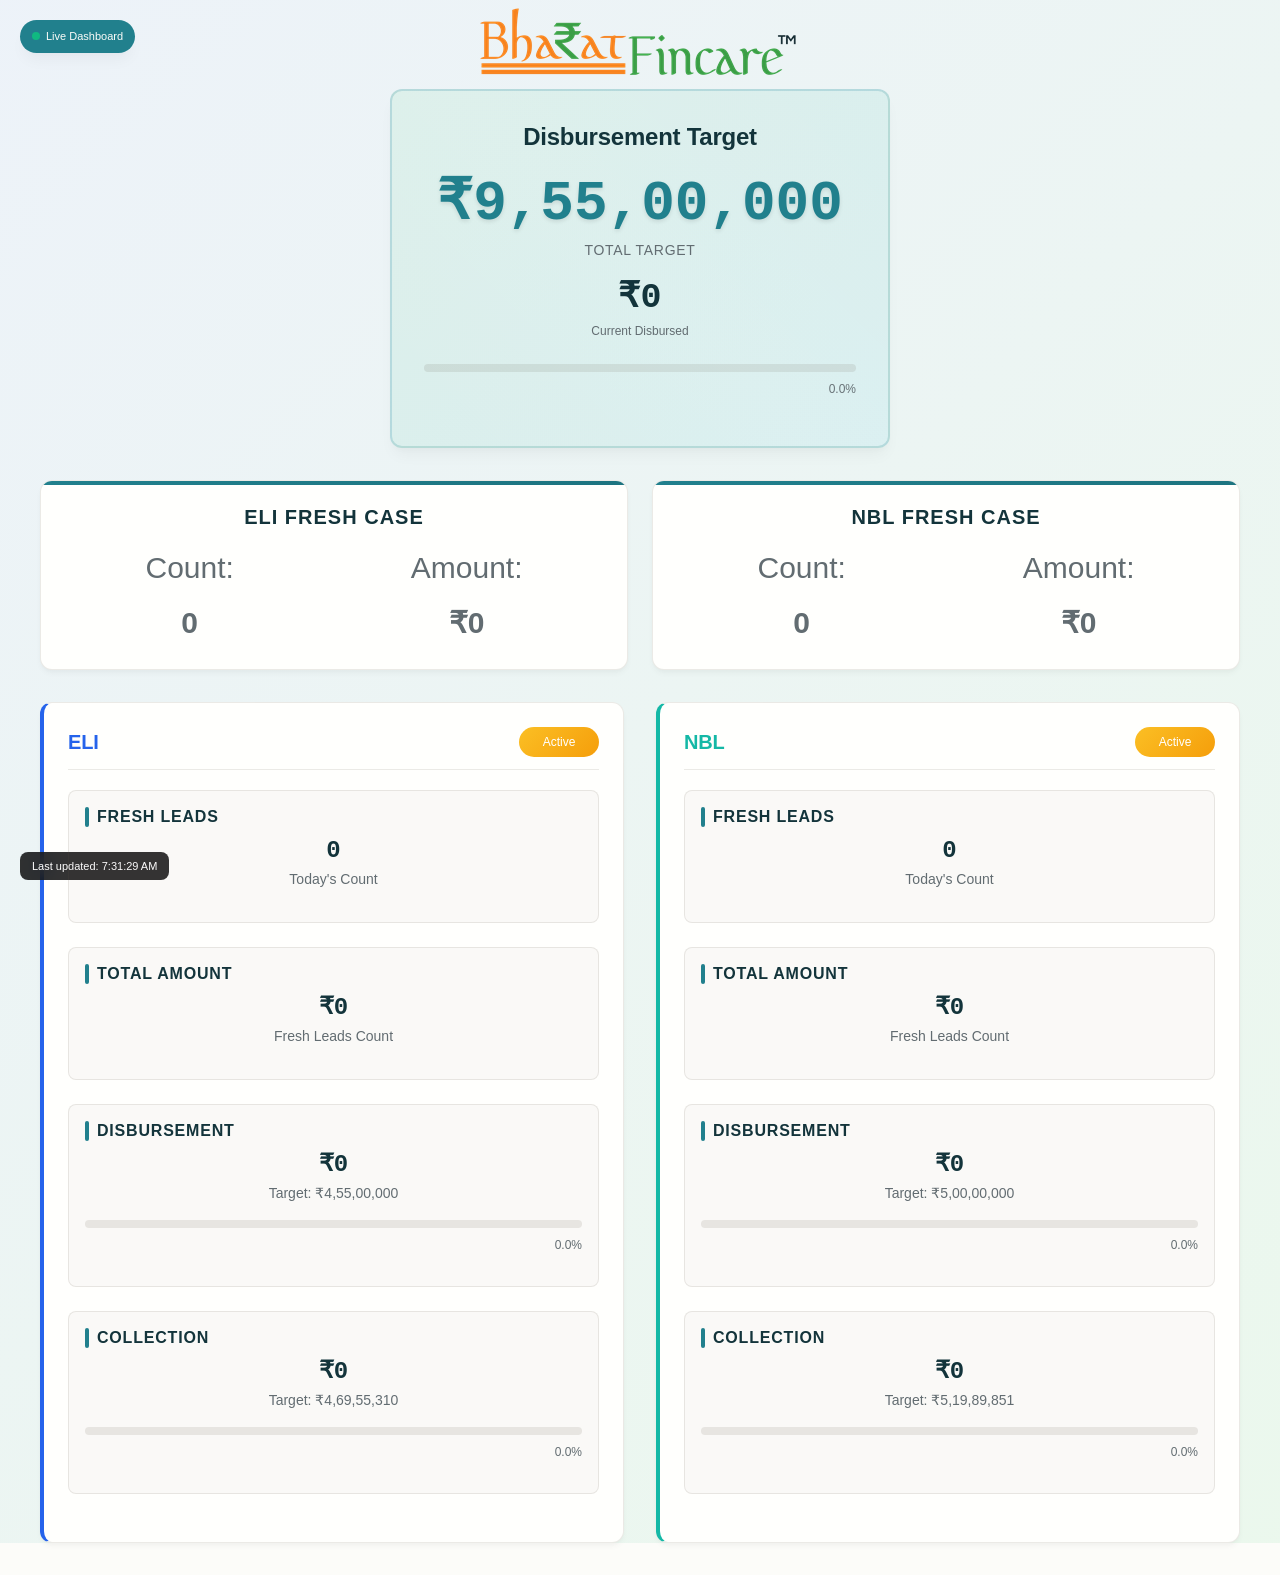
==== commit b454cf43: "Add files via upload" ====
--- a/Dashboard/index.html
+++ b/Dashboard/index.html
@@ -260,259 +260,6 @@
             </div>
         </div>
     </div>
-
-    <script>
-        class LiveDashboard {
-            constructor() {
-                this.data = {
-                    combinedTarget: 95500000,
-                    teams: {
-                        eli: {
-                            name: 'ELI',
-                            disbursementTarget: 45500000,
-                            collectionTarget: 46955310,
-                            disbursed: 0,
-                            collected: 0,
-                            freshLeads: 0,
-                            totalAmount: 0
-                        },
-                        nbl: {
-                            name: 'NBL',
-                            disbursementTarget: 50000000,
-                            collectionTarget: 51989851,
-                            disbursed: 0,
-                            collected: 0,
-                            freshLeads: 0,
-                            totalAmount: 0
-                        }
-                    }
-                };
-
-                this.initializeElements();
-                this.setupLiveConnection();
-                this.loadData();
-                this.updateDisplay();
-                this.updateSummary();
-                this.updateLastUpdated();
-            }
-
-            initializeElements() {
-                // Combined target elements
-                this.combinedCurrentEl = document.getElementById('combined-current');
-                this.combinedProgressEl = document.getElementById('combined-progress');
-                this.combinedPercentageEl = document.getElementById('combined-percentage');
-
-                // Summary elements
-                this.totalFreshLeadsEl = document.getElementById('total-fresh-leads');
-                this.totalAmountSummaryEl = document.getElementById('total-amount-summary');
-                this.eliFreshDisplayEl = document.getElementById('eli-fresh-display');
-                this.nblFreshDisplayEl = document.getElementById('nbl-fresh-display');
-                this.eliAmountDisplayEl = document.getElementById('eli-amount-display');
-                this.nblAmountDisplayEl = document.getElementById('nbl-amount-display');
-
-                // Team elements
-                this.eliFreshLeadsEl = document.getElementById('eli-fresh-leads');
-                this.eliTotalAmountEl = document.getElementById('eli-total-amount');
-                this.eliDisbursedEl = document.getElementById('eli-disbursed');
-                this.eliCollectedEl = document.getElementById('eli-collected');
-                this.eliDisbursementPercentageEl = document.getElementById('eli-disbursement-percentage');
-                this.eliCollectionPercentageEl = document.getElementById('eli-collection-percentage');
-                this.eliDisbursementProgressEl = document.getElementById('eli-disbursement-progress');
-                this.eliCollectionProgressEl = document.getElementById('eli-collection-progress');
-
-                this.nblFreshLeadsEl = document.getElementById('nbl-fresh-leads');
-                this.nblTotalAmountEl = document.getElementById('nbl-total-amount');
-                this.nblDisbursedEl = document.getElementById('nbl-disbursed');
-                this.nblCollectedEl = document.getElementById('nbl-collected');
-                this.nblDisbursementPercentageEl = document.getElementById('nbl-disbursement-percentage');
-                this.nblCollectionPercentageEl = document.getElementById('nbl-collection-percentage');
-                this.nblDisbursementProgressEl = document.getElementById('nbl-disbursement-progress');
-                this.nblCollectionProgressEl = document.getElementById('nbl-collection-progress');
-
-                // Status elements
-                this.liveStatusEl = document.getElementById('live-status');
-                this.lastUpdatedEl = document.getElementById('last-updated');
-            }
-
-            setupLiveConnection() {
-                // BroadcastChannel for real-time updates
-                this.broadcastChannel = new BroadcastChannel('bharatfincare-updates');
-
-                this.broadcastChannel.addEventListener('message', (event) => {
-                    if (event.data.type === 'admin-update') {
-                        this.handleLiveUpdate(event.data.data);
-                    } else if (event.data.type === 'admin-reset') {
-                        this.handleLiveReset();
-                    }
-                });
-
-                // Storage event listener for cross-tab updates
-                window.addEventListener('storage', (event) => {
-                    if (event.key === 'bharatfincareData') {
-                        if (event.newValue) {
-                            const newData = JSON.parse(event.newValue);
-                            this.handleLiveUpdate(newData);
-                        } else {
-                            this.handleLiveReset();
-                        }
-                    }
-                });
-
-                // Check for updates every 2 seconds as fallback
-                setInterval(() => {
-                    this.checkForUpdates();
-                }, 2000);
-            }
-
-            handleLiveUpdate(newData) {
-                this.data = { ...newData };
-                this.showUpdateIndicator();
-                this.updateDisplay();
-                this.updateSummary();
-                this.updateLastUpdated(newData.lastUpdated);
-                this.animateUpdate();
-            }
-
-            handleLiveReset() {
-                // Reset to default values
-                this.data.teams.eli = {
-                    name: 'ELI', disbursementTarget: 45500000, collectionTarget: 46955310,
-                    disbursed: 0, collected: 0, freshLeads: 0, totalAmount: 0
-                };
-                this.data.teams.nbl = {
-                    name: 'NBL', disbursementTarget: 50000000, collectionTarget: 51989851,
-                    disbursed: 0, collected: 0, freshLeads: 0, totalAmount: 0
-                };
-
-                this.showUpdateIndicator();
-                this.updateDisplay();
-                this.updateSummary();
-                this.updateLastUpdated();
-                this.animateUpdate();
-            }
-
-            checkForUpdates() {
-                const savedData = localStorage.getItem('bharatfincareData');
-                if (savedData) {
-                    try {
-                        const newData = JSON.parse(savedData);
-                        if (JSON.stringify(newData.teams) !== JSON.stringify(this.data.teams)) {
-                            this.handleLiveUpdate(newData);
-                        }
-                    } catch (e) {
-                        console.error('Error checking for updates:', e);
-                    }
-                }
-            }
-
-            showUpdateIndicator() {
-                this.liveStatusEl.textContent = 'Updating...';
-                setTimeout(() => {
-                    this.liveStatusEl.textContent = 'Live Dashboard';
-                }, 1500);
-            }
-
-            animateUpdate() {
-                // Add update animation to all metric sections
-                const metricCards = document.querySelectorAll('.metric-section, .summary-card, .combined-target-card');
-                metricCards.forEach(card => {
-                    card.classList.add('updating');
-                    setTimeout(() => {
-                        card.classList.remove('updating');
-                    }, 500);
-                });
-            }
-
-            updateLastUpdated(timestamp = null) {
-                const now = timestamp ? new Date(timestamp) : new Date();
-                const timeString = now.toLocaleTimeString();
-                this.lastUpdatedEl.textContent = `Last updated: ${timeString}`;
-            }
-
-            loadData() {
-                const savedData = localStorage.getItem('bharatfincareData');
-                if (savedData) {
-                    try {
-                        const loadedData = JSON.parse(savedData);
-                        if (loadedData && loadedData.teams) {
-                            this.data.teams.eli = { ...this.data.teams.eli, ...loadedData.teams.eli };
-                            this.data.teams.nbl = { ...this.data.teams.nbl, ...loadedData.teams.nbl };
-                        }
-                    } catch (e) {
-                        console.error('Error loading saved data:', e);
-                    }
-                }
-            }
-
-            formatCurrency(amount) {
-                return new Intl.NumberFormat('en-IN', {
-                    style: 'currency',
-                    currency: 'INR',
-                    minimumFractionDigits: 0,
-                    maximumFractionDigits: 0
-                }).format(amount);
-            }
-
-            updateDisplay() {
-                const eli = this.data.teams.eli;
-                const nbl = this.data.teams.nbl;
-
-                // Update ELI metrics
-                if (this.eliFreshLeadsEl) this.eliFreshLeadsEl.textContent = eli.freshLeads.toLocaleString();
-                if (this.eliTotalAmountEl) this.eliTotalAmountEl.textContent = this.formatCurrency(eli.totalAmount);
-                if (this.eliDisbursedEl) this.eliDisbursedEl.textContent = this.formatCurrency(eli.disbursed);
-                if (this.eliCollectedEl) this.eliCollectedEl.textContent = this.formatCurrency(eli.collected);
-
-                // Update NBL metrics
-                if (this.nblFreshLeadsEl) this.nblFreshLeadsEl.textContent = nbl.freshLeads.toLocaleString();
-                if (this.nblTotalAmountEl) this.nblTotalAmountEl.textContent = this.formatCurrency(nbl.totalAmount);
-                if (this.nblDisbursedEl) this.nblDisbursedEl.textContent = this.formatCurrency(nbl.disbursed);
-                if (this.nblCollectedEl) this.nblCollectedEl.textContent = this.formatCurrency(nbl.collected);
-
-                // Update percentages and progress bars
-                const eliDisbursementPercentage = Math.min((eli.disbursed / eli.disbursementTarget) * 100, 100);
-                const eliCollectionPercentage = Math.min((eli.collected / eli.collectionTarget) * 100, 100);
-                const nblDisbursementPercentage = Math.min((nbl.disbursed / nbl.disbursementTarget) * 100, 100);
-                const nblCollectionPercentage = Math.min((nbl.collected / nbl.collectionTarget) * 100, 100);
-
-                if (this.eliDisbursementPercentageEl) this.eliDisbursementPercentageEl.textContent = `${eliDisbursementPercentage.toFixed(1)}%`;
-                if (this.eliCollectionPercentageEl) this.eliCollectionPercentageEl.textContent = `${eliCollectionPercentage.toFixed(1)}%`;
-                if (this.nblDisbursementPercentageEl) this.nblDisbursementPercentageEl.textContent = `${nblDisbursementPercentage.toFixed(1)}%`;
-                if (this.nblCollectionPercentageEl) this.nblCollectionPercentageEl.textContent = `${nblCollectionPercentage.toFixed(1)}%`;
-
-                if (this.eliDisbursementProgressEl) this.eliDisbursementProgressEl.style.width = `${eliDisbursementPercentage}%`;
-                if (this.eliCollectionProgressEl) this.eliCollectionProgressEl.style.width = `${eliCollectionPercentage}%`;
-                if (this.nblDisbursementProgressEl) this.nblDisbursementProgressEl.style.width = `${nblDisbursementPercentage}%`;
-                if (this.nblCollectionProgressEl) this.nblCollectionProgressEl.style.width = `${nblCollectionPercentage}%`;
-            }
-
-            updateSummary() {
-                const totalDisbursed = this.data.teams.eli.disbursed + this.data.teams.nbl.disbursed;
-                const totalFreshLeads = this.data.teams.eli.freshLeads + this.data.teams.nbl.freshLeads;
-                const totalAmount = this.data.teams.eli.totalAmount + this.data.teams.nbl.totalAmount;
-
-                // Update combined values
-                if (this.combinedCurrentEl) this.combinedCurrentEl.textContent = this.formatCurrency(totalDisbursed);
-                if (this.totalFreshLeadsEl) this.totalFreshLeadsEl.textContent = totalFreshLeads.toLocaleString();
-                if (this.totalAmountSummaryEl) this.totalAmountSummaryEl.textContent = this.formatCurrency(totalAmount);
-
-                // Update breakdown displays
-                if (this.eliFreshDisplayEl) this.eliFreshDisplayEl.textContent = this.data.teams.eli.freshLeads.toLocaleString();
-                if (this.nblFreshDisplayEl) this.nblFreshDisplayEl.textContent = this.data.teams.nbl.freshLeads.toLocaleString();
-                if (this.eliAmountDisplayEl) this.eliAmountDisplayEl.textContent = this.formatCurrency(this.data.teams.eli.totalAmount);
-                if (this.nblAmountDisplayEl) this.nblAmountDisplayEl.textContent = this.formatCurrency(this.data.teams.nbl.totalAmount);
-
-                // Update combined progress
-                const combinedPercentage = Math.min((totalDisbursed / this.data.combinedTarget) * 100, 100);
-                if (this.combinedPercentageEl) this.combinedPercentageEl.textContent = `${combinedPercentage.toFixed(1)}%`;
-                if (this.combinedProgressEl) this.combinedProgressEl.style.width = `${combinedPercentage}%`;
-            }
-        }
-
-        // Initialize dashboard when DOM is loaded
-        document.addEventListener('DOMContentLoaded', () => {
-            new LiveDashboard();
-        });
-    </script>
+    <script src="app.js"></script>
 </body>
-</html>
+</html>
--- a/Dashboard/style.css
+++ b/Dashboard/style.css
@@ -1293,7 +1293,7 @@
 }
 
 .summary-card h3 {
-    font-size: var(--font-size-lg);
+    font-size: var(--font-size-2xl);
     font-weight: var(--font-weight-semibold);
     color: var(--color-text);
     margin-bottom: var(--space-16);
@@ -1314,7 +1314,7 @@
     display: flex;
     justify-content: space-around;
     gap: var(--space-16);
-    font-size: var(--font-size-xl);
+    font-size: var(--font-size-4xl);
     color: var(--color-text-secondary);
     font-weight: var(--font-weight-medium);
 }
@@ -1641,4 +1641,4 @@
         background: white;
         color: black;
     }
-}+}
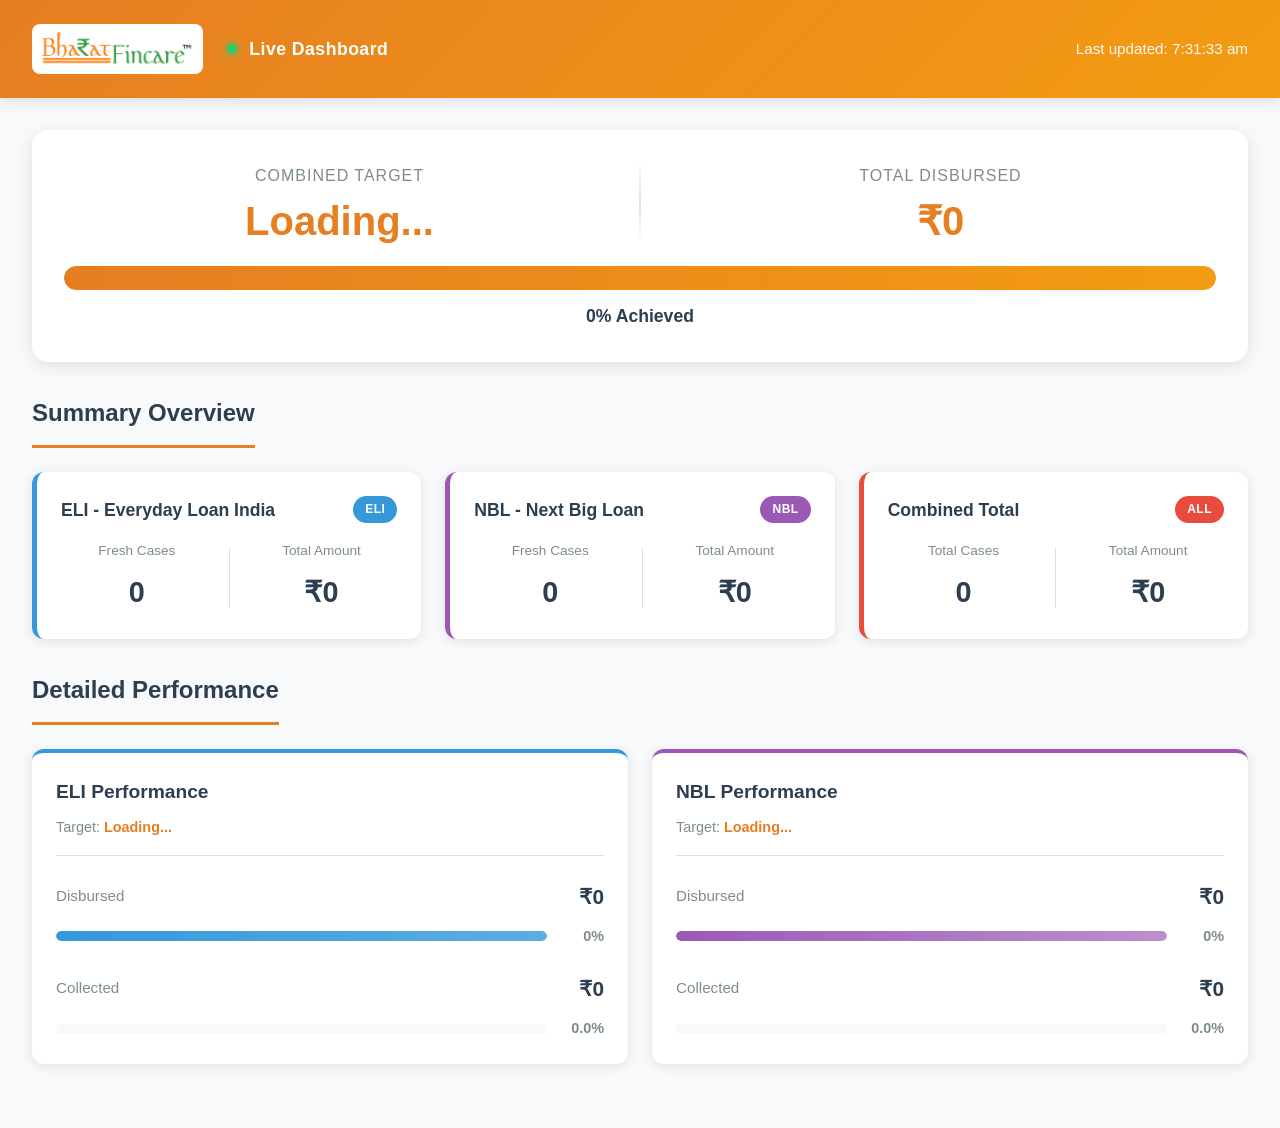
==== commit 94da7903: "Add files via upload" ====
--- a/Dashboard/index.html
+++ b/Dashboard/index.html
@@ -3,263 +3,184 @@
 <head>
     <meta charset="UTF-8">
     <meta name="viewport" content="width=device-width, initial-scale=1.0">
-    <title>Bharatfincare - Dashboard</title>
+    <title>Bharat Fincare - Live Dashboard</title>
     <link rel="stylesheet" href="style.css">
-    <style>
-        /* Hide all input fields, buttons and controls for display-only mode */
-        .input-group,
-        .controls-section,
-        .sample-data,
-        input[type="number"],
-        input[type="text"],
-        .btn,
-        button,
-        .form-control {
-            display: none !important;
-        }
-
-        /* Ensure display elements remain visible */
-        .metric-display,
-        .current-value,
-        .target-value,
-        .progress-bar,
-        .progress-fill,
-        .progress-percentage,
-        .team-card,
-        .combined-target-card,
-        .summary-section {
-            display: block !important;
-        }
-
-        /* Live update indicators */
-        .live-update-indicator {
-            position: fixed;
-            top: 20px;
-            left: 20px;
-            padding: var(--space-8) var(--space-12);
-            background: var(--color-primary);
-            color: var(--color-btn-primary-text);
-            border-radius: var(--radius-full);
-            font-size: var(--font-size-xs);
-            display: flex;
-            align-items: center;
-            gap: var(--space-6);
-            z-index: 1000;
-            box-shadow: var(--shadow-lg);
-        }
-
-        .update-pulse {
-            width: 8px;
-            height: 8px;
-            background: #10b981;
-            border-radius: 50%;
-            animation: pulse 2s infinite;
-        }
-
-        .last-updated {
-            position: fixed;
-            bottom: 20px;
-            left: 20px;
-            padding: var(--space-6) var(--space-12);
-            background: rgba(0, 0, 0, 0.8);
-            color: white;
-            border-radius: var(--radius-base);
-            font-size: var(--font-size-xs);
-            backdrop-filter: blur(10px);
-        }
-
-        /* Animation for data updates */
-        .updating {
-            animation: dataUpdate 0.5s ease-in-out;
-        }
-
-        @keyframes dataUpdate {
-            0% { opacity: 1; }
-            50% { opacity: 0.7; transform: scale(0.98); }
-            100% { opacity: 1; transform: scale(1); }
-        }
-
-        @keyframes pulse {
-            0%, 100% { opacity: 1; transform: scale(1); }
-            50% { opacity: 0.3; transform: scale(1.2); }
-        }
-    </style>
 </head>
 <body>
-    <!-- Live Update Indicator -->
-    <div class="live-update-indicator">
-        <div class="update-pulse"></div>
-        <span id="live-status">Live Dashboard</span>
-    </div>
-
-    <!-- Last Updated Time -->
-    <div class="last-updated" id="last-updated">
-        Last updated: Loading...
-    </div>
+    <!-- Dashboard Header -->
+    <header class="dashboard-header">
+        <div class="header-wrapper">
+            <div class="header-left">
+                <img src="logo-2.png" alt="Bharat Fincare Logo" class="company-logo">
+                <div class="live-indicator">
+                    <span class="status-dot"></span>
+                    <span id="live-status">Live Dashboard</span>
+                </div>
+            </div>
+            <div class="header-right">
+                <p id="last-updated" class="last-update-text">Last updated: --</p>
+            </div>
+        </div>
+    </header>
 
     <div class="container">
-        <!-- Header -->
-        <header class="dashboard-header">
-            <div class="header-content">
-                <div class="company-logo">
-                        <img src="logo-2.png" alt="Bharatfincare Logo">
-                    </div>
+        <!-- Combined Target Section -->
+        <section class="main-target-section">
+            <div class="target-card">
+                <div class="target-item">
+                    <h3>Combined Target</h3>
+                    <p id="combined-target" class="target-value">Loading...</p>
+                </div>
+                <div class="target-divider"></div>
+                <div class="target-item">
+                    <h3>Total Disbursed</h3>
+                    <p id="combined-current" class="target-value">₹0</p>
                 </div>
             </div>
-        </header>
-
-        <!-- Combined Target Section -->
-        <section class="combined-target-section">
-            <div class="combined-target-card">
-                <h2 class="combined-title">Disbursement Target</h2>
-                <div class="combined-target-display">
-                    <div class="target-amount" id="combined-target">₹9,55,00,000</div>
-                    <div class="target-label">Total Target</div>
-                </div>
-                <div class="combined-current-display">
-                    <div class="current-amount" id="combined-current">₹0</div>
-                    <div class="current-label">Current Disbursed</div>
-                </div>
-                <div class="progress-container">
-                    <div class="progress-bar">
-                        <div class="progress-fill combined-progress" id="combined-progress" style="width: 0%"></div>
-                    </div>
-                    <div class="progress-percentage" id="combined-percentage">0%</div>
-                </div>
+            <div class="progress-bar-container">
+                <div id="combined-progress" class="progress-bar"></div>
             </div>
+            <p class="progress-percentage" id="combined-percentage">0% Achieved</p>
         </section>
 
-        <!-- Summary Section -->
+        <!-- Summary Overview -->
         <section class="summary-section">
-            <div class="summary-cards">
-                <!-- ELI Daily Target -->
-                <div class="summary-card eli-target">
-                    <h3>ELI Fresh Case</h3>
-                    <div class="summary-breakdown">
-                        <span>Count: <strong id="eli-fresh-display">0</strong></span>
-                        <span>Amount: <strong id="eli-amount-display">₹0</strong></span>
+            <h2 class="section-title">Summary Overview</h2>
+            <div class="summary-grid">
+                <!-- ELI Summary -->
+                <div class="summary-card eli-card">
+                    <div class="card-header">
+                        <h3>ELI - Everyday Loan India</h3>
+                        <span class="team-badge eli-badge">ELI</span>
+                    </div>
+                    <div class="card-metrics">
+                        <div class="metric-item">
+                            <span class="metric-label">Fresh Cases</span>
+                            <span id="eli-fresh-leads" class="metric-value">0</span>
+                        </div>
+                        <div class="metric-divider"></div>
+                        <div class="metric-item">
+                            <span class="metric-label">Total Amount</span>
+                            <span id="eli-total-amount" class="metric-value">₹0</span>
+                        </div>
                     </div>
                 </div>
 
-                <!-- NBL Daily Target -->
-                <div class="summary-card nbl-target">
-                    <h3>NBL Fresh Case</h3>
-                    <div class="summary-breakdown">
-                        <span>Count: <strong id="nbl-fresh-display">0</strong></span>
-                        <span>Amount: <strong id="nbl-amount-display">₹0</strong></span>
+                <!-- NBL Summary -->
+                <div class="summary-card nbl-card">
+                    <div class="card-header">
+                        <h3>NBL - Next Big Loan</h3>
+                        <span class="team-badge nbl-badge">NBL</span>
+                    </div>
+                    <div class="card-metrics">
+                        <div class="metric-item">
+                            <span class="metric-label">Fresh Cases</span>
+                            <span id="nbl-fresh-leads" class="metric-value">0</span>
+                        </div>
+                        <div class="metric-divider"></div>
+                        <div class="metric-item">
+                            <span class="metric-label">Total Amount</span>
+                            <span id="nbl-total-amount" class="metric-value">₹0</span>
+                        </div>
+                    </div>
+                </div>
+
+                <!-- Combined Total -->
+                <div class="summary-card combined-card">
+                    <div class="card-header">
+                        <h3>Combined Total</h3>
+                        <span class="team-badge combined-badge">ALL</span>
+                    </div>
+                    <div class="card-metrics">
+                        <div class="metric-item">
+                            <span class="metric-label">Total Cases</span>
+                            <span id="total-fresh-leads" class="metric-value">0</span>
+                        </div>
+                        <div class="metric-divider"></div>
+                        <div class="metric-item">
+                            <span class="metric-label">Total Amount</span>
+                            <span id="total-amount-summary" class="metric-value">₹0</span>
+                        </div>
                     </div>
                 </div>
             </div>
         </section>
 
-
-        <!-- Teams Container -->
-        <div class="teams-container">
-            <!-- ELI Team -->
-            <div class="team-card" data-team="eli">
-                <div class="team-header">
-                    <h2 class="team-name">ELI</h2>
-                    <div class="team-status leading">Active</div>
-                </div>
-
-                <div class="metric-section">
-                    <h4>Fresh Leads</h4>
-                    <div class="metric-display">
-                        <div class="current-value" id="eli-fresh-leads">0</div>
-                        <div class="target-value">Today's Count</div>
+        <!-- Detailed Metrics -->
+        <section class="detailed-metrics-section">
+            <h2 class="section-title">Detailed Performance</h2>
+            <div class="team-metrics-grid">
+                <!-- ELI Team Details -->
+                <div class="team-detail-card eli-detail">
+                    <div class="team-detail-header">
+                        <h3>ELI Performance</h3>
+                        <p class="target-info">Target: <span id="eli-target-display">Loading...</span></p>
+                    </div>
+                    <div class="detail-metrics">
+                        <div class="detail-metric-row">
+                            <div class="detail-metric">
+                                <span class="detail-label">Disbursed</span>
+                                <span id="eli-disbursed" class="detail-value">₹0</span>
+                            </div>
+                            <div class="progress-wrapper">
+                                <div class="progress-bar-small">
+                                    <div id="eli-disbursement-progress" class="progress-fill-eli"></div>
+                                </div>
+                                <span id="eli-disbursement-percentage" class="progress-text">0%</span>
+                            </div>
+                        </div>
+                        <div class="detail-metric-row">
+                            <div class="detail-metric">
+                                <span class="detail-label">Collected</span>
+                                <span id="eli-collected" class="detail-value">₹0</span>
+                            </div>
+                            <div class="progress-wrapper">
+                                <div class="progress-bar-small">
+                                    <div id="eli-collection-progress" class="progress-fill-eli"></div>
+                                </div>
+                                <span id="eli-collection-percentage" class="progress-text">0%</span>
+                            </div>
+                        </div>
                     </div>
                 </div>
 
-                <div class="metric-section">
-                    <h4>Total Amount</h4>
-                    <div class="metric-display">
-                        <div class="current-value" id="eli-total-amount">₹0</div>
-                        <div class="target-value">Fresh Leads Count</div>
+                <!-- NBL Team Details -->
+                <div class="team-detail-card nbl-detail">
+                    <div class="team-detail-header">
+                        <h3>NBL Performance</h3>
+                        <p class="target-info">Target: <span id="nbl-target-display">Loading...</span></p>
                     </div>
-                </div>
-
-                <div class="metric-section">
-                    <h4>Disbursement</h4>
-                    <div class="metric-display">
-                        <div class="current-value" id="eli-disbursed">₹0</div>
-                        <div class="target-value">Target: ₹4,55,00,000</div>
-                    </div>
-                    <div class="progress-container">
-                        <div class="progress-bar">
-                            <div class="progress-fill eli-disbursement-progress" id="eli-disbursement-progress" style="width: 0%"></div>
+                    <div class="detail-metrics">
+                        <div class="detail-metric-row">
+                            <div class="detail-metric">
+                                <span class="detail-label">Disbursed</span>
+                                <span id="nbl-disbursed" class="detail-value">₹0</span>
+                            </div>
+                            <div class="progress-wrapper">
+                                <div class="progress-bar-small">
+                                    <div id="nbl-disbursement-progress" class="progress-fill-nbl"></div>
+                                </div>
+                                <span id="nbl-disbursement-percentage" class="progress-text">0%</span>
+                            </div>
                         </div>
-                        <div class="progress-percentage" id="eli-disbursement-percentage">0%</div>
-                    </div>
-                </div>
-
-                <div class="metric-section">
-                    <h4>Collection</h4>
-                    <div class="metric-display">
-                        <div class="current-value" id="eli-collected">₹0</div>
-                        <div class="target-value">Target: ₹4,69,55,310</div>
-                    </div>
-                    <div class="progress-container">
-                        <div class="progress-bar">
-                            <div class="progress-fill eli-collection-progress" id="eli-collection-progress" style="width: 0%"></div>
+                        <div class="detail-metric-row">
+                            <div class="detail-metric">
+                                <span class="detail-label">Collected</span>
+                                <span id="nbl-collected" class="detail-value">₹0</span>
+                            </div>
+                            <div class="progress-wrapper">
+                                <div class="progress-bar-small">
+                                    <div id="nbl-collection-progress" class="progress-fill-nbl"></div>
+                                </div>
+                                <span id="nbl-collection-percentage" class="progress-text">0%</span>
+                            </div>
                         </div>
-                        <div class="progress-percentage" id="eli-collection-percentage">0%</div>
                     </div>
                 </div>
             </div>
+        </section>
+    </div>
 
-            <!-- NBL Team -->
-            <div class="team-card" data-team="nbl">
-                <div class="team-header">
-                    <h2 class="team-name">NBL</h2>
-                    <div class="team-status leading">Active</div>
-                </div>
-
-                <div class="metric-section">
-                    <h4>Fresh Leads</h4>
-                    <div class="metric-display">
-                        <div class="current-value" id="nbl-fresh-leads">0</div>
-                        <div class="target-value">Today's Count</div>
-                    </div>
-                </div>
-
-                <div class="metric-section">
-                    <h4>Total Amount</h4>
-                    <div class="metric-display">
-                        <div class="current-value" id="nbl-total-amount">₹0</div>
-                        <div class="target-value">Fresh Leads Count</div>
-                    </div>
-                </div>
-
-                <div class="metric-section">
-                    <h4>Disbursement</h4>
-                    <div class="metric-display">
-                        <div class="current-value" id="nbl-disbursed">₹0</div>
-                        <div class="target-value">Target: ₹5,00,00,000</div>
-                    </div>
-                    <div class="progress-container">
-                        <div class="progress-bar">
-                            <div class="progress-fill nbl-disbursement-progress" id="nbl-disbursement-progress" style="width: 0%"></div>
-                        </div>
-                        <div class="progress-percentage" id="nbl-disbursement-percentage">0%</div>
-                    </div>
-                </div>
-
-                <div class="metric-section">
-                    <h4>Collection</h4>
-                    <div class="metric-display">
-                        <div class="current-value" id="nbl-collected">₹0</div>
-                        <div class="target-value">Target: ₹5,19,89,851</div>
-                    </div>
-                    <div class="progress-container">
-                        <div class="progress-bar">
-                            <div class="progress-fill nbl-collection-progress" id="nbl-collection-progress" style="width: 0%"></div>
-                        </div>
-                        <div class="progress-percentage" id="nbl-collection-percentage">0%</div>
-                    </div>
-                </div>
-            </div>
-        </div>
-    </div>
     <script src="app.js"></script>
 </body>
-</html>+</html>
--- a/Dashboard/style.css
+++ b/Dashboard/style.css
@@ -1,1644 +1,520 @@
 :root {
-  /* Primitive Color Tokens */
-  --color-white: rgba(255, 255, 255, 1);
-  --color-black: rgba(0, 0, 0, 1);
-  --color-cream-50: rgba(252, 252, 249, 1);
-  --color-cream-100: rgba(255, 255, 253, 1);
-  --color-gray-200: rgba(245, 245, 245, 1);
-  --color-gray-300: rgba(167, 169, 169, 1);
-  --color-gray-400: rgba(119, 124, 124, 1);
-  --color-slate-500: rgba(98, 108, 113, 1);
-  --color-brown-600: rgba(94, 82, 64, 1);
-  --color-charcoal-700: rgba(31, 33, 33, 1);
-  --color-charcoal-800: rgba(38, 40, 40, 1);
-  --color-slate-900: rgba(19, 52, 59, 1);
-  --color-teal-300: rgba(50, 184, 198, 1);
-  --color-teal-400: rgba(45, 166, 178, 1);
-  --color-teal-500: rgba(33, 128, 141, 1);
-  --color-teal-600: rgba(29, 116, 128, 1);
-  --color-teal-700: rgba(26, 104, 115, 1);
-  --color-teal-800: rgba(41, 150, 161, 1);
-  --color-red-400: rgba(255, 84, 89, 1);
-  --color-red-500: rgba(192, 21, 47, 1);
-  --color-orange-400: rgba(230, 129, 97, 1);
-  --color-orange-500: rgba(168, 75, 47, 1);
-
-  /* RGB versions for opacity control */
-  --color-brown-600-rgb: 94, 82, 64;
-  --color-teal-500-rgb: 33, 128, 141;
-  --color-slate-900-rgb: 19, 52, 59;
-  --color-slate-500-rgb: 98, 108, 113;
-  --color-red-500-rgb: 192, 21, 47;
-  --color-red-400-rgb: 255, 84, 89;
-  --color-orange-500-rgb: 168, 75, 47;
-  --color-orange-400-rgb: 230, 129, 97;
-
-  /* Background color tokens (Light Mode) */
-  --color-bg-1: rgba(59, 130, 246, 0.08); /* Light blue */
-  --color-bg-2: rgba(245, 158, 11, 0.08); /* Light yellow */
-  --color-bg-3: rgba(34, 197, 94, 0.08); /* Light green */
-  --color-bg-4: rgba(239, 68, 68, 0.08); /* Light red */
-  --color-bg-5: rgba(147, 51, 234, 0.08); /* Light purple */
-  --color-bg-6: rgba(249, 115, 22, 0.08); /* Light orange */
-  --color-bg-7: rgba(236, 72, 153, 0.08); /* Light pink */
-  --color-bg-8: rgba(6, 182, 212, 0.08); /* Light cyan */
-
-  /* Semantic Color Tokens (Light Mode) */
-  --color-background: var(--color-cream-50);
-  --color-surface: var(--color-cream-100);
-  --color-text: var(--color-slate-900);
-  --color-text-secondary: var(--color-slate-500);
-  --color-primary: var(--color-teal-500);
-  --color-primary-hover: var(--color-teal-600);
-  --color-primary-active: var(--color-teal-700);
-  --color-secondary: rgba(var(--color-brown-600-rgb), 0.12);
-  --color-secondary-hover: rgba(var(--color-brown-600-rgb), 0.2);
-  --color-secondary-active: rgba(var(--color-brown-600-rgb), 0.25);
-  --color-border: rgba(var(--color-brown-600-rgb), 0.2);
-  --color-btn-primary-text: var(--color-cream-50);
-  --color-card-border: rgba(var(--color-brown-600-rgb), 0.12);
-  --color-card-border-inner: rgba(var(--color-brown-600-rgb), 0.12);
-  --color-error: var(--color-red-500);
-  --color-success: var(--color-teal-500);
-  --color-warning: var(--color-orange-500);
-  --color-info: var(--color-slate-500);
-  --color-focus-ring: rgba(var(--color-teal-500-rgb), 0.4);
-  --color-select-caret: rgba(var(--color-slate-900-rgb), 0.8);
-
-  /* Common style patterns */
-  --focus-ring: 0 0 0 3px var(--color-focus-ring);
-  --focus-outline: 2px solid var(--color-primary);
-  --status-bg-opacity: 0.15;
-  --status-border-opacity: 0.25;
-  --select-caret-light: url("data:image/svg+xml,%3Csvg xmlns='http://www.w3.org/2000/svg' width='16' height='16' viewBox='0 0 24 24' fill='none' stroke='%23134252' stroke-width='2' stroke-linecap='round' stroke-linejoin='round'%3E%3Cpolyline points='6 9 12 15 18 9'%3E%3C/polyline%3E%3C/svg%3E");
-  --select-caret-dark: url("data:image/svg+xml,%3Csvg xmlns='http://www.w3.org/2000/svg' width='16' height='16' viewBox='0 0 24 24' fill='none' stroke='%23f5f5f5' stroke-width='2' stroke-linecap='round' stroke-linejoin='round'%3E%3Cpolyline points='6 9 12 15 18 9'%3E%3C/polyline%3E%3C/svg%3E");
-
-  /* RGB versions for opacity control */
-  --color-success-rgb: 33, 128, 141;
-  --color-error-rgb: 192, 21, 47;
-  --color-warning-rgb: 168, 75, 47;
-  --color-info-rgb: 98, 108, 113;
-
-  /* Typography */
-  --font-family-base: "FKGroteskNeue", "Geist", "Inter", -apple-system,
-    BlinkMacSystemFont, "Segoe UI", Roboto, sans-serif;
-  --font-family-mono: "Berkeley Mono", ui-monospace, SFMono-Regular, Menlo,
-    Monaco, Consolas, monospace;
-  --font-size-xs: 11px;
-  --font-size-sm: 12px;
-  --font-size-base: 14px;
-  --font-size-md: 14px;
-  --font-size-lg: 16px;
-  --font-size-xl: 18px;
-  --font-size-2xl: 20px;
-  --font-size-3xl: 24px;
-  --font-size-4xl: 30px;
-  --font-weight-normal: 400;
-  --font-weight-medium: 500;
-  --font-weight-semibold: 550;
-  --font-weight-bold: 600;
-  --line-height-tight: 1.2;
-  --line-height-normal: 1.5;
-  --letter-spacing-tight: -0.01em;
-
-  /* Spacing */
-  --space-0: 0;
-  --space-1: 1px;
-  --space-2: 2px;
-  --space-4: 4px;
-  --space-6: 6px;
-  --space-8: 8px;
-  --space-10: 10px;
-  --space-12: 12px;
-  --space-16: 16px;
-  --space-20: 20px;
-  --space-24: 24px;
-  --space-32: 32px;
-
-  /* Border Radius */
-  --radius-sm: 6px;
-  --radius-base: 8px;
-  --radius-md: 10px;
-  --radius-lg: 12px;
-  --radius-full: 9999px;
-
-  /* Shadows */
-  --shadow-xs: 0 1px 2px rgba(0, 0, 0, 0.02);
-  --shadow-sm: 0 1px 3px rgba(0, 0, 0, 0.04), 0 1px 2px rgba(0, 0, 0, 0.02);
-  --shadow-md: 0 4px 6px -1px rgba(0, 0, 0, 0.04),
-    0 2px 4px -1px rgba(0, 0, 0, 0.02);
-  --shadow-lg: 0 10px 15px -3px rgba(0, 0, 0, 0.04),
-    0 4px 6px -2px rgba(0, 0, 0, 0.02);
-  --shadow-inset-sm: inset 0 1px 0 rgba(255, 255, 255, 0.15),
-    inset 0 -1px 0 rgba(0, 0, 0, 0.03);
-
-  /* Animation */
-  --duration-fast: 150ms;
-  --duration-normal: 250ms;
-  --ease-standard: cubic-bezier(0.16, 1, 0.3, 1);
-
-  /* Layout */
-  --container-sm: 640px;
-  --container-md: 768px;
-  --container-lg: 1024px;
-  --container-xl: 1280px;
-}
-
-/* Dark mode colors */
-@media (prefers-color-scheme: dark) {
-  :root {
-    /* RGB versions for opacity control (Dark Mode) */
-    --color-gray-400-rgb: 119, 124, 124;
-    --color-teal-300-rgb: 50, 184, 198;
-    --color-gray-300-rgb: 167, 169, 169;
-    --color-gray-200-rgb: 245, 245, 245;
-
-    /* Background color tokens (Dark Mode) */
-    --color-bg-1: rgba(29, 78, 216, 0.15); /* Dark blue */
-    --color-bg-2: rgba(180, 83, 9, 0.15); /* Dark yellow */
-    --color-bg-3: rgba(21, 128, 61, 0.15); /* Dark green */
-    --color-bg-4: rgba(185, 28, 28, 0.15); /* Dark red */
-    --color-bg-5: rgba(107, 33, 168, 0.15); /* Dark purple */
-    --color-bg-6: rgba(194, 65, 12, 0.15); /* Dark orange */
-    --color-bg-7: rgba(190, 24, 93, 0.15); /* Dark pink */
-    --color-bg-8: rgba(8, 145, 178, 0.15); /* Dark cyan */
-    
-    /* Semantic Color Tokens (Dark Mode) */
-    --color-background: var(--color-charcoal-700);
-    --color-surface: var(--color-charcoal-800);
-    --color-text: var(--color-gray-200);
-    --color-text-secondary: rgba(var(--color-gray-300-rgb), 0.7);
-    --color-primary: var(--color-teal-300);
-    --color-primary-hover: var(--color-teal-400);
-    --color-primary-active: var(--color-teal-800);
-    --color-secondary: rgba(var(--color-gray-400-rgb), 0.15);
-    --color-secondary-hover: rgba(var(--color-gray-400-rgb), 0.25);
-    --color-secondary-active: rgba(var(--color-gray-400-rgb), 0.3);
-    --color-border: rgba(var(--color-gray-400-rgb), 0.3);
-    --color-error: var(--color-red-400);
-    --color-success: var(--color-teal-300);
-    --color-warning: var(--color-orange-400);
-    --color-info: var(--color-gray-300);
-    --color-focus-ring: rgba(var(--color-teal-300-rgb), 0.4);
-    --color-btn-primary-text: var(--color-slate-900);
-    --color-card-border: rgba(var(--color-gray-400-rgb), 0.2);
-    --color-card-border-inner: rgba(var(--color-gray-400-rgb), 0.15);
-    --shadow-inset-sm: inset 0 1px 0 rgba(255, 255, 255, 0.1),
-      inset 0 -1px 0 rgba(0, 0, 0, 0.15);
-    --button-border-secondary: rgba(var(--color-gray-400-rgb), 0.2);
-    --color-border-secondary: rgba(var(--color-gray-400-rgb), 0.2);
-    --color-select-caret: rgba(var(--color-gray-200-rgb), 0.8);
-
-    /* Common style patterns - updated for dark mode */
-    --focus-ring: 0 0 0 3px var(--color-focus-ring);
-    --focus-outline: 2px solid var(--color-primary);
-    --status-bg-opacity: 0.15;
-    --status-border-opacity: 0.25;
-    --select-caret-light: url("data:image/svg+xml,%3Csvg xmlns='http://www.w3.org/2000/svg' width='16' height='16' viewBox='0 0 24 24' fill='none' stroke='%23134252' stroke-width='2' stroke-linecap='round' stroke-linejoin='round'%3E%3Cpolyline points='6 9 12 15 18 9'%3E%3C/polyline%3E%3C/svg%3E");
-    --select-caret-dark: url("data:image/svg+xml,%3Csvg xmlns='http://www.w3.org/2000/svg' width='16' height='16' viewBox='0 0 24 24' fill='none' stroke='%23f5f5f5' stroke-width='2' stroke-linecap='round' stroke-linejoin='round'%3E%3Cpolyline points='6 9 12 15 18 9'%3E%3C/polyline%3E%3C/svg%3E");
-
-    /* RGB versions for dark mode */
-    --color-success-rgb: var(--color-teal-300-rgb);
-    --color-error-rgb: var(--color-red-400-rgb);
-    --color-warning-rgb: var(--color-orange-400-rgb);
-    --color-info-rgb: var(--color-gray-300-rgb);
-  }
-}
-
-/* Data attribute for manual theme switching */
-[data-color-scheme="dark"] {
-  /* RGB versions for opacity control (dark mode) */
-  --color-gray-400-rgb: 119, 124, 124;
-  --color-teal-300-rgb: 50, 184, 198;
-  --color-gray-300-rgb: 167, 169, 169;
-  --color-gray-200-rgb: 245, 245, 245;
-
-  /* Colorful background palette - Dark Mode */
-  --color-bg-1: rgba(29, 78, 216, 0.15); /* Dark blue */
-  --color-bg-2: rgba(180, 83, 9, 0.15); /* Dark yellow */
-  --color-bg-3: rgba(21, 128, 61, 0.15); /* Dark green */
-  --color-bg-4: rgba(185, 28, 28, 0.15); /* Dark red */
-  --color-bg-5: rgba(107, 33, 168, 0.15); /* Dark purple */
-  --color-bg-6: rgba(194, 65, 12, 0.15); /* Dark orange */
-  --color-bg-7: rgba(190, 24, 93, 0.15); /* Dark pink */
-  --color-bg-8: rgba(8, 145, 178, 0.15); /* Dark cyan */
-  
-  /* Semantic Color Tokens (Dark Mode) */
-  --color-background: var(--color-charcoal-700);
-  --color-surface: var(--color-charcoal-800);
-  --color-text: var(--color-gray-200);
-  --color-text-secondary: rgba(var(--color-gray-300-rgb), 0.7);
-  --color-primary: var(--color-teal-300);
-  --color-primary-hover: var(--color-teal-400);
-  --color-primary-active: var(--color-teal-800);
-  --color-secondary: rgba(var(--color-gray-400-rgb), 0.15);
-  --color-secondary-hover: rgba(var(--color-gray-400-rgb), 0.25);
-  --color-secondary-active: rgba(var(--color-gray-400-rgb), 0.3);
-  --color-border: rgba(var(--color-gray-400-rgb), 0.3);
-  --color-error: var(--color-red-400);
-  --color-success: var(--color-teal-300);
-  --color-warning: var(--color-orange-400);
-  --color-info: var(--color-gray-300);
-  --color-focus-ring: rgba(var(--color-teal-300-rgb), 0.4);
-  --color-btn-primary-text: var(--color-slate-900);
-  --color-card-border: rgba(var(--color-gray-400-rgb), 0.15);
-  --color-card-border-inner: rgba(var(--color-gray-400-rgb), 0.15);
-  --shadow-inset-sm: inset 0 1px 0 rgba(255, 255, 255, 0.1),
-    inset 0 -1px 0 rgba(0, 0, 0, 0.15);
-  --color-border-secondary: rgba(var(--color-gray-400-rgb), 0.2);
-  --color-select-caret: rgba(var(--color-gray-200-rgb), 0.8);
-
-  /* Common style patterns - updated for dark mode */
-  --focus-ring: 0 0 0 3px var(--color-focus-ring);
-  --focus-outline: 2px solid var(--color-primary);
-  --status-bg-opacity: 0.15;
-  --status-border-opacity: 0.25;
-  --select-caret-light: url("data:image/svg+xml,%3Csvg xmlns='http://www.w3.org/2000/svg' width='16' height='16' viewBox='0 0 24 24' fill='none' stroke='%23134252' stroke-width='2' stroke-linecap='round' stroke-linejoin='round'%3E%3Cpolyline points='6 9 12 15 18 9'%3E%3C/polyline%3E%3C/svg%3E");
-  --select-caret-dark: url("data:image/svg+xml,%3Csvg xmlns='http://www.w3.org/2000/svg' width='16' height='16' viewBox='0 0 24 24' fill='none' stroke='%23f5f5f5' stroke-width='2' stroke-linecap='round' stroke-linejoin='round'%3E%3Cpolyline points='6 9 12 15 18 9'%3E%3C/polyline%3E%3C/svg%3E");
-
-  /* RGB versions for dark mode */
-  --color-success-rgb: var(--color-teal-300-rgb);
-  --color-error-rgb: var(--color-red-400-rgb);
-  --color-warning-rgb: var(--color-orange-400-rgb);
-  --color-info-rgb: var(--color-gray-300-rgb);
-}
-
-[data-color-scheme="light"] {
-  /* RGB versions for opacity control (light mode) */
-  --color-brown-600-rgb: 94, 82, 64;
-  --color-teal-500-rgb: 33, 128, 141;
-  --color-slate-900-rgb: 19, 52, 59;
-  
-  /* Semantic Color Tokens (Light Mode) */
-  --color-background: var(--color-cream-50);
-  --color-surface: var(--color-cream-100);
-  --color-text: var(--color-slate-900);
-  --color-text-secondary: var(--color-slate-500);
-  --color-primary: var(--color-teal-500);
-  --color-primary-hover: var(--color-teal-600);
-  --color-primary-active: var(--color-teal-700);
-  --color-secondary: rgba(var(--color-brown-600-rgb), 0.12);
-  --color-secondary-hover: rgba(var(--color-brown-600-rgb), 0.2);
-  --color-secondary-active: rgba(var(--color-brown-600-rgb), 0.25);
-  --color-border: rgba(var(--color-brown-600-rgb), 0.2);
-  --color-btn-primary-text: var(--color-cream-50);
-  --color-card-border: rgba(var(--color-brown-600-rgb), 0.12);
-  --color-card-border-inner: rgba(var(--color-brown-600-rgb), 0.12);
-  --color-error: var(--color-red-500);
-  --color-success: var(--color-teal-500);
-  --color-warning: var(--color-orange-500);
-  --color-info: var(--color-slate-500);
-  --color-focus-ring: rgba(var(--color-teal-500-rgb), 0.4);
-
-  /* RGB versions for light mode */
-  --color-success-rgb: var(--color-teal-500-rgb);
-  --color-error-rgb: var(--color-red-500-rgb);
-  --color-warning-rgb: var(--color-orange-500-rgb);
-  --color-info-rgb: var(--color-slate-500-rgb);
-}
-
-/* Base styles */
-html {
-  font-size: var(--font-size-base);
-  font-family: var(--font-family-base);
-  line-height: var(--line-height-normal);
-  color: var(--color-text);
-  background-color: var(--color-background);
-  -webkit-font-smoothing: antialiased;
-  box-sizing: border-box;
+    /* Colors */
+    --color-primary: #E67E22;
+    --color-primary-light: #F39C12;
+    --color-secondary: #2C3E50;
+    --color-success: #27AE60;
+    --color-eli: #3498DB;
+    --color-nbl: #9B59B6;
+    --color-combined: #E74C3C;
+    --color-bg: #F8F9FA;
+    --color-white: #FFFFFF;
+    --color-text: #2C3E50;
+    --color-text-light: #7F8C8D;
+    --color-border: #E0E0E0;
+    --color-shadow: rgba(0, 0, 0, 0.1);
+    
+    /* Spacing */
+    --spacing-xs: 8px;
+    --spacing-sm: 12px;
+    --spacing-md: 16px;
+    --spacing-lg: 24px;
+    --spacing-xl: 32px;
+    
+    /* Border Radius */
+    --radius-sm: 8px;
+    --radius-md: 12px;
+    --radius-lg: 16px;
+}
+
+* {
+    margin: 0;
+    padding: 0;
+    box-sizing: border-box;
 }
 
 body {
-  margin: 0;
-  padding: 0;
-}
-
-*,
-*::before,
-*::after {
-  box-sizing: inherit;
-}
-
-/* Typography */
-h1,
-h2,
-h3,
-h4,
-h5,
-h6 {
-  margin: 0;
-  font-weight: var(--font-weight-semibold);
-  line-height: var(--line-height-tight);
-  color: var(--color-text);
-  letter-spacing: var(--letter-spacing-tight);
-}
-
-h1 {
-  font-size: var(--font-size-4xl);
-}
-h2 {
-  font-size: var(--font-size-3xl);
-}
-h3 {
-  font-size: var(--font-size-2xl);
-}
-h4 {
-  font-size: var(--font-size-xl);
-}
-h5 {
-  font-size: var(--font-size-lg);
-}
-h6 {
-  font-size: var(--font-size-md);
-}
-
-p {
-  margin: 0 0 var(--space-16) 0;
-}
-
-a {
-  color: var(--color-primary);
-  text-decoration: none;
-  transition: color var(--duration-fast) var(--ease-standard);
-}
-
-a:hover {
-  color: var(--color-primary-hover);
-}
-
-code,
-pre {
-  font-family: var(--font-family-mono);
-  font-size: calc(var(--font-size-base) * 0.95);
-  background-color: var(--color-secondary);
-  border-radius: var(--radius-sm);
-}
-
-code {
-  padding: var(--space-1) var(--space-4);
-}
-
-pre {
-  padding: var(--space-16);
-  margin: var(--space-16) 0;
-  overflow: auto;
-  border: 1px solid var(--color-border);
-}
-
-pre code {
-  background: none;
-  padding: 0;
-}
-
-/* Buttons */
-.btn {
-  display: inline-flex;
-  align-items: center;
-  justify-content: center;
-  padding: var(--space-8) var(--space-16);
-  border-radius: var(--radius-base);
-  font-size: var(--font-size-base);
-  font-weight: 500;
-  line-height: 1.5;
-  cursor: pointer;
-  transition: all var(--duration-normal) var(--ease-standard);
-  border: none;
-  text-decoration: none;
-  position: relative;
-}
-
-.btn:focus-visible {
-  outline: none;
-  box-shadow: var(--focus-ring);
-}
-
-.btn--primary {
-  background: var(--color-primary);
-  color: var(--color-btn-primary-text);
-}
-
-.btn--primary:hover {
-  background: var(--color-primary-hover);
-}
-
-.btn--primary:active {
-  background: var(--color-primary-active);
-}
-
-.btn--secondary {
-  background: var(--color-secondary);
-  color: var(--color-text);
-}
-
-.btn--secondary:hover {
-  background: var(--color-secondary-hover);
-}
-
-.btn--secondary:active {
-  background: var(--color-secondary-active);
-}
-
-.btn--outline {
-  background: transparent;
-  border: 1px solid var(--color-border);
-  color: var(--color-text);
-}
-
-.btn--outline:hover {
-  background: var(--color-secondary);
-}
-
-.btn--sm {
-  padding: var(--space-4) var(--space-12);
-  font-size: var(--font-size-sm);
-  border-radius: var(--radius-sm);
-}
-
-.btn--lg {
-  padding: var(--space-10) var(--space-20);
-  font-size: var(--font-size-lg);
-  border-radius: var(--radius-md);
-}
-
-.btn--full-width {
-  width: 100%;
-}
-
-.btn:disabled {
-  opacity: 0.5;
-  cursor: not-allowed;
-}
-
-/* Form elements */
-.form-control {
-  display: block;
-  width: 100%;
-  padding: var(--space-8) var(--space-12);
-  font-size: var(--font-size-md);
-  line-height: 1.5;
-  color: var(--color-text);
-  background-color: var(--color-surface);
-  border: 1px solid var(--color-border);
-  border-radius: var(--radius-base);
-  transition: border-color var(--duration-fast) var(--ease-standard),
-    box-shadow var(--duration-fast) var(--ease-standard);
-}
-
-textarea.form-control {
-  font-family: var(--font-family-base);
-  font-size: var(--font-size-base);
-}
-
-select.form-control {
-  padding: var(--space-8) var(--space-12);
-  -webkit-appearance: none;
-  -moz-appearance: none;
-  appearance: none;
-  background-image: var(--select-caret-light);
-  background-repeat: no-repeat;
-  background-position: right var(--space-12) center;
-  background-size: 16px;
-  padding-right: var(--space-32);
-}
-
-/* Add a dark mode specific caret */
-@media (prefers-color-scheme: dark) {
-  select.form-control {
-    background-image: var(--select-caret-dark);
-  }
-}
-
-/* Also handle data-color-scheme */
-[data-color-scheme="dark"] select.form-control {
-  background-image: var(--select-caret-dark);
-}
-
-[data-color-scheme="light"] select.form-control {
-  background-image: var(--select-caret-light);
-}
-
-.form-control:focus {
-  border-color: var(--color-primary);
-  outline: var(--focus-outline);
-}
-
-.form-label {
-  display: block;
-  margin-bottom: var(--space-8);
-  font-weight: var(--font-weight-medium);
-  font-size: var(--font-size-sm);
-}
-
-.form-group {
-  margin-bottom: var(--space-16);
-}
-
-/* Card component */
-.card {
-  background-color: var(--color-surface);
-  border-radius: var(--radius-lg);
-  border: 1px solid var(--color-card-border);
-  box-shadow: var(--shadow-sm);
-  overflow: hidden;
-  transition: box-shadow var(--duration-normal) var(--ease-standard);
-}
-
-.card:hover {
-  box-shadow: var(--shadow-md);
-}
-
-.card__body {
-  padding: var(--space-16);
-}
-
-.card__header,
-.card__footer {
-  padding: var(--space-16);
-  border-bottom: 1px solid var(--color-card-border-inner);
-}
-
-/* Status indicators - simplified with CSS variables */
-.status {
-  display: inline-flex;
-  align-items: center;
-  padding: var(--space-6) var(--space-12);
-  border-radius: var(--radius-full);
-  font-weight: var(--font-weight-medium);
-  font-size: var(--font-size-sm);
-}
-
-.status--success {
-  background-color: rgba(
-    var(--color-success-rgb, 33, 128, 141),
-    var(--status-bg-opacity)
-  );
-  color: var(--color-success);
-  border: 1px solid
-    rgba(var(--color-success-rgb, 33, 128, 141), var(--status-border-opacity));
-}
-
-.status--error {
-  background-color: rgba(
-    var(--color-error-rgb, 192, 21, 47),
-    var(--status-bg-opacity)
-  );
-  color: var(--color-error);
-  border: 1px solid
-    rgba(var(--color-error-rgb, 192, 21, 47), var(--status-border-opacity));
-}
-
-.status--warning {
-  background-color: rgba(
-    var(--color-warning-rgb, 168, 75, 47),
-    var(--status-bg-opacity)
-  );
-  color: var(--color-warning);
-  border: 1px solid
-    rgba(var(--color-warning-rgb, 168, 75, 47), var(--status-border-opacity));
-}
-
-.status--info {
-  background-color: rgba(
-    var(--color-info-rgb, 98, 108, 113),
-    var(--status-bg-opacity)
-  );
-  color: var(--color-info);
-  border: 1px solid
-    rgba(var(--color-info-rgb, 98, 108, 113), var(--status-border-opacity));
-}
-
-/* Container layout */
+    font-family: 'Segoe UI', Tahoma, Geneva, Verdana, sans-serif;
+    background: var(--color-bg);
+    color: var(--color-text);
+    line-height: 1.6;
+}
+
+/* ====================================
+   HEADER SECTION
+==================================== */
+.dashboard-header {
+    background: linear-gradient(135deg, var(--color-primary) 0%, var(--color-primary-light) 100%);
+    color: var(--color-white);
+    padding: var(--spacing-lg) var(--spacing-xl);
+    box-shadow: 0 4px 12px var(--color-shadow);
+    position: sticky;
+    top: 0;
+    z-index: 1000;
+}
+
+.header-wrapper {
+    max-width: 1400px;
+    margin: 0 auto;
+    display: flex;
+    justify-content: space-between;
+    align-items: center;
+}
+
+.header-left {
+    display: flex;
+    align-items: center;
+    gap: var(--spacing-lg);
+}
+
+.company-logo {
+    height: 50px;
+    border-radius: var(--radius-sm);
+    background: var(--color-white);
+    padding: 4px;
+}
+
+.live-indicator {
+    display: flex;
+    align-items: center;
+    gap: var(--spacing-sm);
+}
+
+.status-dot {
+    width: 10px;
+    height: 10px;
+    background: #2ECC71;
+    border-radius: 50%;
+    animation: pulse 2s ease-in-out infinite;
+    box-shadow: 0 0 8px #2ECC71;
+}
+
+@keyframes pulse {
+    0%, 100% {
+        opacity: 1;
+        transform: scale(1);
+    }
+    50% {
+        opacity: 0.6;
+        transform: scale(1.15);
+    }
+}
+
+#live-status {
+    font-size: 1.1rem;
+    font-weight: 600;
+    letter-spacing: 0.5px;
+}
+
+.header-right {
+    text-align: right;
+}
+
+.last-update-text {
+    font-size: 0.95rem;
+    opacity: 0.95;
+    font-weight: 500;
+}
+
+/* ====================================
+   CONTAINER
+==================================== */
 .container {
-  width: 100%;
-  margin-right: auto;
-  margin-left: auto;
-  padding-right: var(--space-16);
-  padding-left: var(--space-16);
-}
-
-@media (min-width: 640px) {
-  .container {
-    max-width: var(--container-sm);
-  }
-}
-@media (min-width: 768px) {
-  .container {
-    max-width: var(--container-md);
-  }
-}
-@media (min-width: 1024px) {
-  .container {
-    max-width: var(--container-lg);
-  }
-}
-@media (min-width: 1280px) {
-  .container {
-    max-width: var(--container-xl);
-  }
-}
-
-/* Utility classes */
-.flex {
-  display: flex;
-}
-.flex-col {
-  flex-direction: column;
-}
-.items-center {
-  align-items: center;
-}
-.justify-center {
-  justify-content: center;
-}
-.justify-between {
-  justify-content: space-between;
-}
-.gap-4 {
-  gap: var(--space-4);
-}
-.gap-8 {
-  gap: var(--space-8);
-}
-.gap-16 {
-  gap: var(--space-16);
-}
-
-.m-0 {
-  margin: 0;
-}
-.mt-8 {
-  margin-top: var(--space-8);
-}
-.mb-8 {
-  margin-bottom: var(--space-8);
-}
-.mx-8 {
-  margin-left: var(--space-8);
-  margin-right: var(--space-8);
-}
-.my-8 {
-  margin-top: var(--space-8);
-  margin-bottom: var(--space-8);
-}
-
-.p-0 {
-  padding: 0;
-}
-.py-8 {
-  padding-top: var(--space-8);
-  padding-bottom: var(--space-8);
-}
-.px-8 {
-  padding-left: var(--space-8);
-  padding-right: var(--space-8);
-}
-.py-16 {
-  padding-top: var(--space-16);
-  padding-bottom: var(--space-16);
-}
-.px-16 {
-  padding-left: var(--space-16);
-  padding-right: var(--space-16);
-}
-
-.block {
-  display: block;
-}
-.hidden {
-  display: none;
-}
-
-/* Accessibility */
-.sr-only {
-  position: absolute;
-  width: 1px;
-  height: 1px;
-  padding: 0;
-  margin: -1px;
-  overflow: hidden;
-  clip: rect(0, 0, 0, 0);
-  white-space: nowrap;
-  border-width: 0;
-}
-
-:focus-visible {
-  outline: var(--focus-outline);
-  outline-offset: 2px;
-}
-
-/* Dark mode specifics */
-[data-color-scheme="dark"] .btn--outline {
-  border: 1px solid var(--color-border-secondary);
-}
-
-@font-face {
-  font-family: 'FKGroteskNeue';
-  src: url('https://r2cdn.perplexity.ai/fonts/FKGroteskNeue.woff2')
-    format('woff2');
-}
-
-/* END PERPLEXITY DESIGN SYSTEM */
-/* Dashboard specific styles */
-body {
-  min-height: 100vh;
-  background: linear-gradient(135deg, var(--color-bg-1), var(--color-bg-3));
-}
-
-/* Header Styles */
-.dashboard-header {
-  text-align: center;
-  padding: var(--space-31) 0;
-  margin-bottom: var(--space-31);
-}
-
-.header-content {
-  display: flex;
-  align-items: center;
-  justify-content: center;
-  gap: var(--space-20);
-  flex-wrap: wrap;
-}
-
-.company-logo {
-  display: flex;
-  align-items: center;
-  justify-content: center;
-}
-
-.logo-icon {
-  width: 60px;
-  height: 60px;
-  background: linear-gradient(135deg, var(--color-primary), var(--color-primary-hover));
-  border-radius: var(--radius-base);
-  display: flex;
-  align-items: center;
-  justify-content: center;
-  font-size: var(--font-size-lg);
-  font-weight: var(--font-weight-bold);
-  color: var(--color-btn-primary-text);
-  box-shadow: var(--shadow-md);
-  border: 2px solid rgba(var(--color-teal-500-rgb), 0.2);
-}
-
-.dashboard-header h1 {
-  font-size: var(--font-size-4xl);
-  font-weight: var(--font-weight-bold);
-  color: var(--color-text);
-  margin: 0;
-  letter-spacing: var(--letter-spacing-tight);
-}
-
-/* Combined Target Section */
-.combined-target-section {
-  margin-bottom: var(--space-32);
-  display: flex;
-  justify-content: center;
-}
-
-.combined-target-card {
-  background: linear-gradient(135deg, var(--color-bg-3), var(--color-bg-8));
-  border-radius: var(--radius-lg);
-  padding: var(--space-32);
-  box-shadow: var(--shadow-lg);
-  border: 2px solid rgba(var(--color-teal-500-rgb), 0.2);
-  text-align: center;
-  min-width: 400px;
-  max-width: 500px;
-  width: 100%;
-  position: relative;
-  overflow: hidden;
-}
-
-.combined-target-card::before {
-  content: '';
-  position: absolute;
-  top: 0;
-  left: 0;
-  right: 0;
-  bottom: 0;
-  background: linear-gradient(45deg, transparent, rgba(255, 255, 255, 0.05), transparent);
-  pointer-events: none;
-}
-
-.combined-title {
-  font-size: var(--font-size-3xl);
-  font-weight: var(--font-weight-bold);
-  color: var(--color-text);
-  margin-bottom: var(--space-24);
-  position: relative;
-  z-index: 1;
-}
-
-.combined-target-display {
-  margin-bottom: var(--space-20);
-  position: relative;
-  z-index: 1;
-}
-
-.target-amount {
-  font-size: 4rem;
-  font-weight: var(--font-weight-bold);
-  font-family: var(--font-family-mono);
-  color: var(--color-primary);
-  line-height: 1;
-  margin-bottom: var(--space-8);
-  text-shadow: 0 2px 4px rgba(0, 0, 0, 0.1);
-}
-
-.target-label {
-  font-size: var(--font-size-base);
-  color: var(--color-text-secondary);
-  font-weight: var(--font-weight-medium);
-  text-transform: uppercase;
-  letter-spacing: 0.05em;
-}
-
-.combined-current-display {
-  margin-bottom: var(--space-24);
-  position: relative;
-  z-index: 1;
-}
-
-.current-amount {
-  font-size: 2.5rem;
-  font-weight: var(--font-weight-bold);
-  font-family: var(--font-family-mono);
-  color: var(--color-text);
-  line-height: 1;
-  margin-bottom: var(--space-6);
-}
-
-.current-label {
-  font-size: var(--font-size-sm);
-  color: var(--color-text-secondary);
-  font-weight: var(--font-weight-medium);
-}
-
-.combined-progress {
-  background: linear-gradient(90deg, var(--color-primary), var(--color-primary-hover));
-  box-shadow: 0 2px 4px rgba(var(--color-teal-500-rgb), 0.3);
-}
-
-/* Teams Container */
-.teams-container {
-  display: grid;
-  grid-template-columns: 1fr 1fr;
-  gap: var(--space-32);
-  margin-bottom: var(--space-32);
-  max-width: 1200px;
-  margin-left: auto;
-  margin-right: auto;
+    max-width: 1400px;
+    margin: 0 auto;
+    padding: var(--spacing-xl);
+}
+
+/* ====================================
+   MAIN TARGET SECTION
+==================================== */
+.main-target-section {
+    background: var(--color-white);
+    border-radius: var(--radius-lg);
+    padding: var(--spacing-xl);
+    margin-bottom: var(--spacing-xl);
+    box-shadow: 0 4px 16px var(--color-shadow);
+}
+
+.target-card {
+    display: grid;
+    grid-template-columns: 1fr auto 1fr;
+    gap: var(--spacing-lg);
+    align-items: center;
+    margin-bottom: var(--spacing-lg);
+}
+
+.target-item {
+    text-align: center;
+}
+
+.target-item h3 {
+    font-size: 1rem;
+    color: var(--color-text-light);
+    margin-bottom: var(--spacing-sm);
+    font-weight: 500;
+    text-transform: uppercase;
+    letter-spacing: 1px;
+}
+
+.target-value {
+    font-size: 2.5rem;
+    font-weight: 700;
+    color: var(--color-primary);
+    line-height: 1;
+}
+
+.target-divider {
+    width: 2px;
+    height: 80px;
+    background: linear-gradient(to bottom, transparent, var(--color-border), transparent);
+}
+
+.progress-bar-container {
+    position: relative;
+    width: 100%;
+    height: 24px;
+    background: var(--color-bg);
+    border-radius: 12px;
+    overflow: hidden;
+    margin-bottom: var(--spacing-sm);
+}
+
+.progress-bar {
+    height: 100%;
+    background: linear-gradient(90deg, var(--color-primary), var(--color-primary-light));
+    border-radius: 12px;
+    transition: width 0.6s ease;
+    box-shadow: 0 2px 8px rgba(230, 126, 34, 0.3);
+}
+
+.progress-percentage {
+    text-align: center;
+    font-size: 1.1rem;
+    font-weight: 600;
+    color: var(--color-text);
+}
+
+/* ====================================
+   SUMMARY SECTION
+==================================== */
+.section-title {
+    font-size: 1.5rem;
+    font-weight: 700;
+    color: var(--color-secondary);
+    margin-bottom: var(--spacing-lg);
+    padding-bottom: var(--spacing-sm);
+    border-bottom: 3px solid var(--color-primary);
+    display: inline-block;
+}
+
+.summary-section {
+    margin-bottom: var(--spacing-xl);
+}
+
+.summary-grid {
+    display: grid;
+    grid-template-columns: repeat(auto-fit, minmax(320px, 1fr));
+    gap: var(--spacing-lg);
+}
+
+.summary-card {
+    background: var(--color-white);
+    border-radius: var(--radius-md);
+    padding: var(--spacing-lg);
+    box-shadow: 0 2px 12px var(--color-shadow);
+    transition: transform 0.3s ease, box-shadow 0.3s ease;
+    border-left: 5px solid;
+}
+
+.summary-card:hover {
+    transform: translateY(-4px);
+    box-shadow: 0 6px 20px var(--color-shadow);
+}
+
+.eli-card {
+    border-left-color: var(--color-eli);
+}
+
+.nbl-card {
+    border-left-color: var(--color-nbl);
+}
+
+.combined-card {
+    border-left-color: var(--color-combined);
+}
+
+.card-header {
+    display: flex;
+    justify-content: space-between;
+    align-items: center;
+    margin-bottom: var(--spacing-md);
+}
+
+.card-header h3 {
+    font-size: 1.1rem;
+    font-weight: 600;
+    color: var(--color-secondary);
+}
+
+.team-badge {
+    padding: 4px 12px;
+    border-radius: 20px;
+    font-size: 0.75rem;
+    font-weight: 700;
+    letter-spacing: 0.5px;
+    color: var(--color-white);
+}
+
+.eli-badge {
+    background: var(--color-eli);
+}
+
+.nbl-badge {
+    background: var(--color-nbl);
+}
+
+.combined-badge {
+    background: var(--color-combined);
+}
+
+.card-metrics {
+    display: grid;
+    grid-template-columns: 1fr auto 1fr;
+    gap: var(--spacing-md);
+    align-items: center;
+}
+
+.metric-item {
+    display: flex;
+    flex-direction: column;
+    align-items: center;
+    text-align: center;
+}
+
+.metric-label {
+    font-size: 0.85rem;
+    color: var(--color-text-light);
+    margin-bottom: var(--spacing-xs);
+    font-weight: 500;
+}
+
+.metric-value {
+    font-size: 1.8rem;
+    font-weight: 700;
+    color: var(--color-text);
+}
+
+.metric-divider {
+    width: 1px;
+    height: 60px;
+    background: var(--color-border);
+}
+
+/* ====================================
+   DETAILED METRICS SECTION
+==================================== */
+.detailed-metrics-section {
+    margin-bottom: var(--spacing-xl);
+}
+
+.team-metrics-grid {
+    display: grid;
+    grid-template-columns: repeat(auto-fit, minmax(480px, 1fr));
+    gap: var(--spacing-lg);
+}
+
+.team-detail-card {
+    background: var(--color-white);
+    border-radius: var(--radius-md);
+    padding: var(--spacing-lg);
+    box-shadow: 0 2px 12px var(--color-shadow);
+    border-top: 4px solid;
+}
+
+.eli-detail {
+    border-top-color: var(--color-eli);
+}
+
+.nbl-detail {
+    border-top-color: var(--color-nbl);
+}
+
+.team-detail-header {
+    margin-bottom: var(--spacing-lg);
+    padding-bottom: var(--spacing-md);
+    border-bottom: 1px solid var(--color-border);
+}
+
+.team-detail-header h3 {
+    font-size: 1.2rem;
+    font-weight: 600;
+    color: var(--color-secondary);
+    margin-bottom: var(--spacing-xs);
+}
+
+.target-info {
+    font-size: 0.9rem;
+    color: var(--color-text-light);
+}
+
+.target-info span {
+    color: var(--color-primary);
+    font-weight: 600;
+}
+
+.detail-metrics {
+    display: flex;
+    flex-direction: column;
+    gap: var(--spacing-lg);
+}
+
+.detail-metric-row {
+    display: flex;
+    flex-direction: column;
+    gap: var(--spacing-sm);
+}
+
+.detail-metric {
+    display: flex;
+    justify-content: space-between;
+    align-items: center;
+}
+
+.detail-label {
+    font-size: 0.95rem;
+    color: var(--color-text-light);
+    font-weight: 500;
+}
+
+.detail-value {
+    font-size: 1.3rem;
+    font-weight: 700;
+    color: var(--color-text);
+}
+
+.progress-wrapper {
+    display: flex;
+    align-items: center;
+    gap: var(--spacing-sm);
+}
+
+.progress-bar-small {
+    flex: 1;
+    height: 10px;
+    background: var(--color-bg);
+    border-radius: 5px;
+    overflow: hidden;
+}
+
+.progress-fill-eli,
+.progress-fill-nbl {
+    height: 100%;
+    border-radius: 5px;
+    transition: width 0.6s ease;
+}
+
+.progress-fill-eli {
+    background: linear-gradient(90deg, var(--color-eli), #5DADE2);
+}
+
+.progress-fill-nbl {
+    background: linear-gradient(90deg, var(--color-nbl), #BB8FCE);
+}
+
+.progress-text {
+    font-size: 0.9rem;
+    font-weight: 600;
+    color: var(--color-text-light);
+    min-width: 45px;
+    text-align: right;
+}
+
+/* ====================================
+   ANIMATIONS
+==================================== */
+.updating {
+    animation: update-flash 0.5s ease-in-out;
+}
+
+@keyframes update-flash {
+    0%, 100% {
+        opacity: 1;
+    }
+    50% {
+        opacity: 0.7;
+        transform: scale(1.02);
+    }
+}
+
+/* ====================================
+   RESPONSIVE DESIGN
+==================================== */
+@media (max-width: 1024px) {
+    .team-metrics-grid {
+        grid-template-columns: 1fr;
+    }
 }
 
 @media (max-width: 768px) {
-  .teams-container {
-    grid-template-columns: 1fr;
-    gap: var(--space-20);
-  }
-  
-  .combined-target-card {
-    min-width: auto;
-    padding: var(--space-24);
-  }
-  
-  .target-amount {
-    font-size: 3rem;
-  }
-  
-  .current-amount {
-    font-size: 2rem;
-  }
-  
-  .header-content {
-    flex-direction: column;
-    gap: var(--space-16);
-  }
-  
-  .logo-icon {
-    width: 50px;
-    height: 50px;
-    font-size: var(--font-size-base);
-  }
-  
-  .dashboard-header h1 {
-    font-size: var(--font-size-3xl);
-  }
-}
-
-/* Team Cards */
-.team-card {
-  background: var(--color-surface);
-  border-radius: var(--radius-lg);
-  padding: var(--space-24);
-  box-shadow: var(--shadow-md);
-  border: 1px solid var(--color-card-border);
-  transition: all var(--duration-normal) var(--ease-standard);
-}
-
-.team-card:hover {
-  transform: translateY(-2px);
-  box-shadow: var(--shadow-lg);
-}
-
-.team-card[data-team="eli"] {
-  border-left: 4px solid #2563eb;
-}
-
-.team-card[data-team="nbl"] {
-  border-left: 4px solid #14b8a6;
-}
-
-.team-header {
-  display: flex;
-  justify-content: space-between;
-  align-items: center;
-  margin-bottom: var(--space-20);
-  padding-bottom: var(--space-12);
-  border-bottom: 1px solid var(--color-card-border-inner);
-}
-
-.team-name {
-  font-size: var(--font-size-2xl);
-  font-weight: var(--font-weight-bold);
-  margin: 0;
-}
-
-.team-card[data-team="eli"] .team-name {
-  color: #2563eb;
-}
-
-.team-card[data-team="nbl"] .team-name {
-  color: #14b8a6;
-}
-
-.team-status {
-  padding: var(--space-6) var(--space-12);
-  border-radius: var(--radius-full);
-  font-size: var(--font-size-sm);
-  font-weight: var(--font-weight-medium);
-  min-width: 80px;
-  text-align: center;
-}
-
-.team-status.leading {
-  background: linear-gradient(135deg, #fbbf24, #f59e0b);
-  color: var(--color-white);
-  animation: pulse 2s infinite;
-}
-
-.team-status.trailing {
-  background: var(--color-secondary);
-  color: var(--color-text-secondary);
-}
-
-@keyframes pulse {
-  0%, 100% { transform: scale(1); }
-  50% { transform: scale(1.05); }
-}
-
-/* Metric Sections */
-.metric-section {
-  margin-bottom: var(--space-24);
-  padding: var(--space-16);
-  background: rgba(var(--color-brown-600-rgb, var(--color-gray-400-rgb)), 0.03);
-  border-radius: var(--radius-base);
-  border: 1px solid var(--color-card-border-inner);
-}
-
-.metric-section h4 {
-  font-size: var(--font-size-lg);
-  font-weight: var(--font-weight-semibold);
-  color: var(--color-text);
-  margin-bottom: var(--space-12);
-  text-transform: uppercase;
-  letter-spacing: 0.05em;
-}
-
-.metric-display {
-  text-align: center;
-  margin-bottom: var(--space-16);
-}
-
-.current-value {
-  font-size: var(--font-size-3xl);
-  font-weight: var(--font-weight-bold);
-  font-family: var(--font-family-mono);
-  color: var(--color-text);
-  line-height: 1;
-  margin-bottom: var(--space-6);
-  transition: all var(--duration-normal) var(--ease-standard);
-}
-
-.target-value {
-  font-size: var(--font-size-base);
-  color: var(--color-text-secondary);
-  font-weight: var(--font-weight-medium);
-}
-
-/* Progress Bars */
-.progress-container {
-  margin-bottom: var(--space-16);
-}
-
-.progress-bar {
-  width: 100%;
-  height: 8px;
-  background: var(--color-secondary);
-  border-radius: var(--radius-full);
-  overflow: hidden;
-  margin-bottom: var(--space-8);
-}
-
-.progress-fill {
-  height: 100%;
-  border-radius: var(--radius-full);
-  transition: width var(--duration-normal) var(--ease-standard);
-  position: relative;
-  width: 0%;
-}
-
-.eli-disbursement-progress {
-  background: linear-gradient(90deg, #3b82f6, #2563eb);
-}
-
-.eli-collection-progress {
-  background: linear-gradient(90deg, #8b5cf6, #7c3aed);
-}
-
-.nbl-disbursement-progress {
-  background: linear-gradient(90deg, #06b6d4, #14b8a6);
-}
-
-.nbl-collection-progress {
-  background: linear-gradient(90deg, #10b981, #059669);
-}
-
-.progress-fill::after {
-  content: '';
-  position: absolute;
-  top: 0;
-  left: 0;
-  right: 0;
-  bottom: 0;
-  background: linear-gradient(90deg, transparent, rgba(255,255,255,0.3), transparent);
-  animation: shimmer 2s infinite;
-}
-
-@keyframes shimmer {
-  0% { transform: translateX(-100%); }
-  100% { transform: translateX(100%); }
-}
-
-.progress-percentage {
-  text-align: right;
-  font-size: var(--font-size-sm);
-  font-weight: var(--font-weight-medium);
-  color: var(--color-text-secondary);
-}
-
-/* Input Groups */
-.input-group {
-  margin-bottom: var(--space-12);
-}
-
-.form-control {
-  font-family: var(--font-family-mono);
-  text-align: center;
-  background-color: var(--color-surface);
-  border: 1px solid var(--color-border);
-  color: var(--color-text);
-  padding: var(--space-8) var(--space-12);
-  border-radius: var(--radius-base);
-  width: 100%;
-  box-sizing: border-box;
-}
-
-.form-control:focus {
-  border-color: var(--color-primary);
-  outline: var(--focus-outline);
-  background-color: var(--color-surface);
-}
-
-.form-control::placeholder {
-  color: var(--color-text-secondary);
-  opacity: 0.7;
-}
-
-/* Controls Section */
-.controls-section {
-  text-align: center;
-  margin-bottom: var(--space-32);
-}
-
-.button-group {
-  display: flex;
-  gap: var(--space-16);
-  justify-content: center;
-  flex-wrap: wrap;
-}
-
-.loading-spinner {
-  display: inline-block;
-  width: 16px;
-  height: 16px;
-  border: 2px solid transparent;
-  border-top: 2px solid currentColor;
-  border-radius: 50%;
-  animation: spin 1s linear infinite;
-  margin-left: var(--space-8);
-}
-
-@keyframes spin {
-  0% { transform: rotate(0deg); }
-  100% { transform: rotate(360deg); }
-}
-
-/* Sample Data Section */
-.sample-data {
-  text-align: center;
-  padding-top: var(--space-24);
-  border-top: 1px solid var(--color-border);
-}
-
-.sample-data h4 {
-  margin-bottom: var(--space-16);
-  color: var(--color-text-secondary);
-  font-size: var(--font-size-base);
-}
-
-.sample-buttons {
-  display: flex;
-  gap: var(--space-12);
-  justify-content: center;
-  flex-wrap: wrap;
-}
-
-.sample-btn {
-  transition: all var(--duration-fast) var(--ease-standard);
-}
-
-.sample-btn:hover {
-  transform: translateY(-1px);
-}
-
-/* Animation Classes */
-.updating {
-  animation: updatePulse 0.3s ease-in-out;
-}
-
-@keyframes updatePulse {
-  0% { transform: scale(1); }
-  50% { transform: scale(1.05); }
-  100% { transform: scale(1); }
-}
-
-.target-achieved {
-  border-left-color: #16a34a !important;
-}
-
-.target-achieved .team-name::after {
-  content: " ✓";
-  color: #16a34a;
-  font-size: 0.8em;
-}
-
-/* Error States */
-.input-error {
-  border-color: var(--color-error) !important;
-  animation: shake 0.5s ease-in-out;
-}
-
-@keyframes shake {
-  0%, 100% { transform: translateX(0); }
-  25% { transform: translateX(-5px); }
-  75% { transform: translateX(5px); }
-}
-
-/* Loading State */
-.btn:disabled {
-  opacity: 0.7;
-  cursor: not-allowed;
-}
-
-.btn.loading .button-text {
-  opacity: 0.7;
-}
-
-/* Responsive Adjustments */
-@media (max-width: 640px) {
-  .team-card {
-    padding: var(--space-16);
-  }
-  
-  .current-value {
-    font-size: var(--font-size-2xl);
-  }
-  
-  .metric-section {
-    padding: var(--space-12);
-  }
-  
-  .button-group {
-    flex-direction: column;
-    align-items: center;
-  }
-  
-  .btn--lg {
-    width: 100%;
-    max-width: 300px;
-  }
-}
-
-/* Summary Section Styles */
-.summary-section {
-    margin-bottom: var(--space-32);
-    max-width: 1200px;
-    margin-left: auto;
-    margin-right: auto;
-}
-
-.summary-cards {
-    display: grid;
-    grid-template-columns: 1fr 1fr;
-    gap: var(--space-24);
-}
-
-.summary-card {
-    background: var(--color-surface);
-    border-radius: var(--radius-lg);
-    padding: var(--space-24);
-    box-shadow: var(--shadow-md);
-    border: 1px solid var(--color-card-border);
-    text-align: center;
-    position: relative;
-    overflow: hidden;
-}
-
-.summary-card::before {
-    content: '';
-    position: absolute;
-    top: 0;
-    left: 0;
-    right: 0;
-    height: 4px;
-    background: linear-gradient(90deg, var(--color-primary), var(--color-primary-hover));
-}
-
-.summary-card.fresh-leads::before {
-    background: linear-gradient(90deg, #3b82f6, #2563eb);
-}
-
-.summary-card.total-amount::before {
-    background: linear-gradient(90deg, #059669, #10b981);
-}
-
-.summary-card h3 {
-    font-size: var(--font-size-2xl);
-    font-weight: var(--font-weight-semibold);
-    color: var(--color-text);
-    margin-bottom: var(--space-16);
-    text-transform: uppercase;
-    letter-spacing: 0.05em;
-}
-
-.summary-value {
-    font-size: var(--font-size-4xl);
-    font-weight: var(--font-weight-bold);
-    font-family: var(--font-family-mono);
-    color: var(--color-primary);
-    margin-bottom: var(--space-12);
-    line-height: 1;
-}
-
-.summary-breakdown {
-    display: flex;
-    justify-content: space-around;
-    gap: var(--space-16);
-    font-size: var(--font-size-4xl);
-    color: var(--color-text-secondary);
-    font-weight: var(--font-weight-medium);
-}
-
-.summary-breakdown span {
-    display: flex;
-    flex-direction: column;
-    align-items: center;
-    gap: var(--space-10);
-}
-
-/* Number Tracking Styles */
-
-.input-group {
-    position: relative;
-}
-
-.input-group button {
-    margin-top: var(--space-8);
-    width: 100%;
-}
-
-
-
-
-
-
-
-.number-value {
-    max-width: 80px;
-    overflow: hidden;
-    text-overflow: ellipsis;
-    white-space: nowrap;
-}
-
-
-
-/* Enhanced Form Styles */
-.form-label {
-    display: block;
-    font-size: var(--font-size-sm);
-    font-weight: var(--font-weight-medium);
-    color: var(--color-text);
-    margin-bottom: var(--space-6);
-}
-
-.form-control {
-    font-family: var(--font-family-mono);
-    text-align: center;
-    background-color: var(--color-surface);
-    border: 1px solid var(--color-border);
-    color: var(--color-text);
-    padding: var(--space-8) var(--space-12);
-    border-radius: var(--radius-base);
-    width: 100%;
-    box-sizing: border-box;
-    transition: all var(--duration-fast) var(--ease-standard);
-}
-
-.form-control:focus {
-    border-color: var(--color-primary);
-    outline: var(--focus-outline);
-    background-color: var(--color-surface);
-    box-shadow: var(--focus-ring);
-}
-
-.form-control::placeholder {
-    color: var(--color-text-secondary);
-    opacity: 0.7;
-}
-
-.form-control.input-error {
-    border-color: var(--color-error);
-    background-color: rgba(var(--color-error-rgb), 0.05);
-    animation: shake 0.5s ease-in-out;
-}
-
-@keyframes shake {
-    0%, 100% { transform: translateX(0); }
-    25% { transform: translateX(-5px); }
-    75% { transform: translateX(5px); }
-}
-
-/* Enhanced Button Styles */
-.btn--sm {
-    padding: var(--space-6) var(--space-12);
-    font-size: var(--font-size-sm);
-    border-radius: var(--radius-sm);
-}
-
-.btn--primary:hover {
-    background: var(--color-primary-hover);
-    transform: translateY(-1px);
-    box-shadow: var(--shadow-md);
-}
-
-.btn--primary:active {
-    background: var(--color-primary-active);
-    transform: translateY(0);
-}
-
-.btn--secondary {
-    background: var(--color-secondary);
-    color: var(--color-text);
-    border: 1px solid var(--color-border);
-}
-
-.btn--secondary:hover {
-    background: var(--color-secondary-hover);
-    border-color: var(--color-primary);
-    color: var(--color-primary);
-}
-
-/* Notification System */
-.notification {
-    position: fixed;
-    top: 20px;
-    right: 20px;
-    padding: var(--space-12) var(--space-16);
-    border-radius: var(--radius-base);
-    font-size: var(--font-size-sm);
-    font-weight: var(--font-weight-medium);
-    color: var(--color-white);
-    z-index: 1000;
-    transform: translateX(100%);
-    transition: transform var(--duration-normal) var(--ease-standard);
-    box-shadow: var(--shadow-lg);
-    max-width: 300px;
-}
-
-.notification.show {
-    transform: translateX(0);
-}
-
-.notification--success {
-    background: linear-gradient(135deg, #059669, #10b981);
-}
-
-.notification--error {
-    background: linear-gradient(135deg, var(--color-error), var(--color-red-400));
-}
-
-.notification--warning {
-    background: linear-gradient(135deg, var(--color-warning), var(--color-orange-400));
-}
-
-.notification--info {
-    background: linear-gradient(135deg, var(--color-info), var(--color-slate-500));
-}
-
-/* Enhanced Metric Sections */
-.metric-section {
-    margin-bottom: var(--space-24);
-    padding: var(--space-16);
-    background: rgba(var(--color-brown-600-rgb, var(--color-gray-400-rgb)), 0.03);
-    border-radius: var(--radius-base);
-    border: 1px solid var(--color-card-border-inner);
-    position: relative;
-    transition: all var(--duration-normal) var(--ease-standard);
-}
-
-.metric-section:hover {
-    transform: translateY(-1px);
-    box-shadow: var(--shadow-sm);
-    border-color: rgba(var(--color-primary-rgb, var(--color-teal-500-rgb)), 0.2);
-}
-
-.metric-section h4 {
-    font-size: var(--font-size-lg);
-    font-weight: var(--font-weight-semibold);
-    color: var(--color-text);
-    margin-bottom: var(--space-12);
-    text-transform: uppercase;
-    letter-spacing: 0.05em;
-    display: flex;
-    align-items: center;
-    gap: var(--space-8);
-}
-
-.metric-section h4::before {
-    content: '';
-    width: 4px;
-    height: 20px;
-    background: var(--color-primary);
-    border-radius: var(--radius-sm);
-}
-
-/* Enhanced Loading States */
-.loading-spinner {
-    display: inline-block;
-    width: 16px;
-    height: 16px;
-    border: 2px solid transparent;
-    border-top: 2px solid currentColor;
-    border-radius: 50%;
-    animation: spin 1s linear infinite;
-    margin-left: var(--space-8);
-}
-
-.hidden {
-    display: none !important;
-}
-
-/* Responsive Enhancements */
-@media (max-width: 768px) {
-    .summary-cards {
+    .container {
+        padding: var(--spacing-md);
+    }
+    
+    .header-wrapper {
+        flex-direction: column;
+        gap: var(--spacing-md);
+        text-align: center;
+    }
+    
+    .header-left {
+        flex-direction: column;
+    }
+    
+    .target-card {
         grid-template-columns: 1fr;
-        gap: var(--space-16);
-    }
-
-    .summary-value {
-        font-size: var(--font-size-4xl);
-    }
-
-    .summary-breakdown {
-        flex-direction: column;
-        gap: var(--space-8);
-    }
-
-    .teams-container {
+        gap: var(--spacing-md);
+    }
+    
+    .target-divider {
+        display: none;
+    }
+    
+    .target-value {
+        font-size: 2rem;
+    }
+    
+    .summary-grid {
         grid-template-columns: 1fr;
-        gap: var(--space-20);
-    }
-
-    .combined-target-card {
-        min-width: auto;
-        padding: var(--space-24);
-    }
-
-    .target-amount {
-        font-size: 3rem;
-    }
-
-    .current-amount {
-        font-size: 2rem;
-    }
-
-    .header-content {
-        flex-direction: column;
-        gap: var(--space-16);
-    }
-
-    .logo-icon {
-        width: 50px;
-        height: 50px;
-        font-size: var(--font-size-base);
-    }
-
-    .dashboard-header h1 {
-        font-size: var(--font-size-3xl);
-    }
-
-
-    .notification {
-        right: 10px;
-        left: 10px;
-        max-width: none;
-        transform: translateY(-100%);
-    }
-
-    .notification.show {
-        transform: translateY(0);
-    }
-}
-
-/* Enhanced Animation */
-@keyframes pulse {
-    0%, 100% { transform: scale(1); }
-    50% { transform: scale(1.05); }
-}
-
-@keyframes shimmer {
-    0% { transform: translateX(-100%); }
-    100% { transform: translateX(100%); }
-}
-
-@keyframes updatePulse {
-    0% { transform: scale(1); }
-    50% { transform: scale(1.05); }
-    100% { transform: scale(1); }
-}
-
-.updating {
-    animation: updatePulse 0.3s ease-in-out;
-}
-
-/* Enhanced Target Achievement */
-.target-achieved {
-    border-left-color: #16a34a !important;
-    background: linear-gradient(135deg, 
-        rgba(22, 163, 74, 0.1), 
-        transparent) !important;
-}
-
-.target-achieved::after {
-    content: '🎯';
-    position: absolute;
-    top: var(--space-16);
-    right: var(--space-16);
-    font-size: var(--font-size-lg);
-    animation: bounce 2s infinite;
-}
-
-@keyframes bounce {
-    0%, 100% { transform: translateY(0); }
-    50% { transform: translateY(-10px); }
-}
-
-/* Print Styles */
-@media print {
-    .controls-section,
-    .sample-data,
-    .input-group,
-    .notification {
-        display: none;
-    }
-
-    .team-card {
-        break-inside: avoid;
-        margin-bottom: var(--space-24);
-    }
-
-    body {
-        background: white;
-        color: black;
-    }
-}
+    }
+    
+    .team-metrics-grid {
+        grid-template-columns: 1fr;
+    }
+    
+    .metric-value {
+        font-size: 1.5rem;
+    }
+}
+
+@media (max-width: 480px) {
+    .dashboard-header {
+        padding: var(--spacing-md);
+    }
+    
+    .company-logo {
+        height: 40px;
+    }
+    
+    #live-status {
+        font-size: 1rem;
+    }
+    
+    .target-value {
+        font-size: 1.6rem;
+    }
+    
+    .section-title {
+        font-size: 1.2rem;
+    }
+}
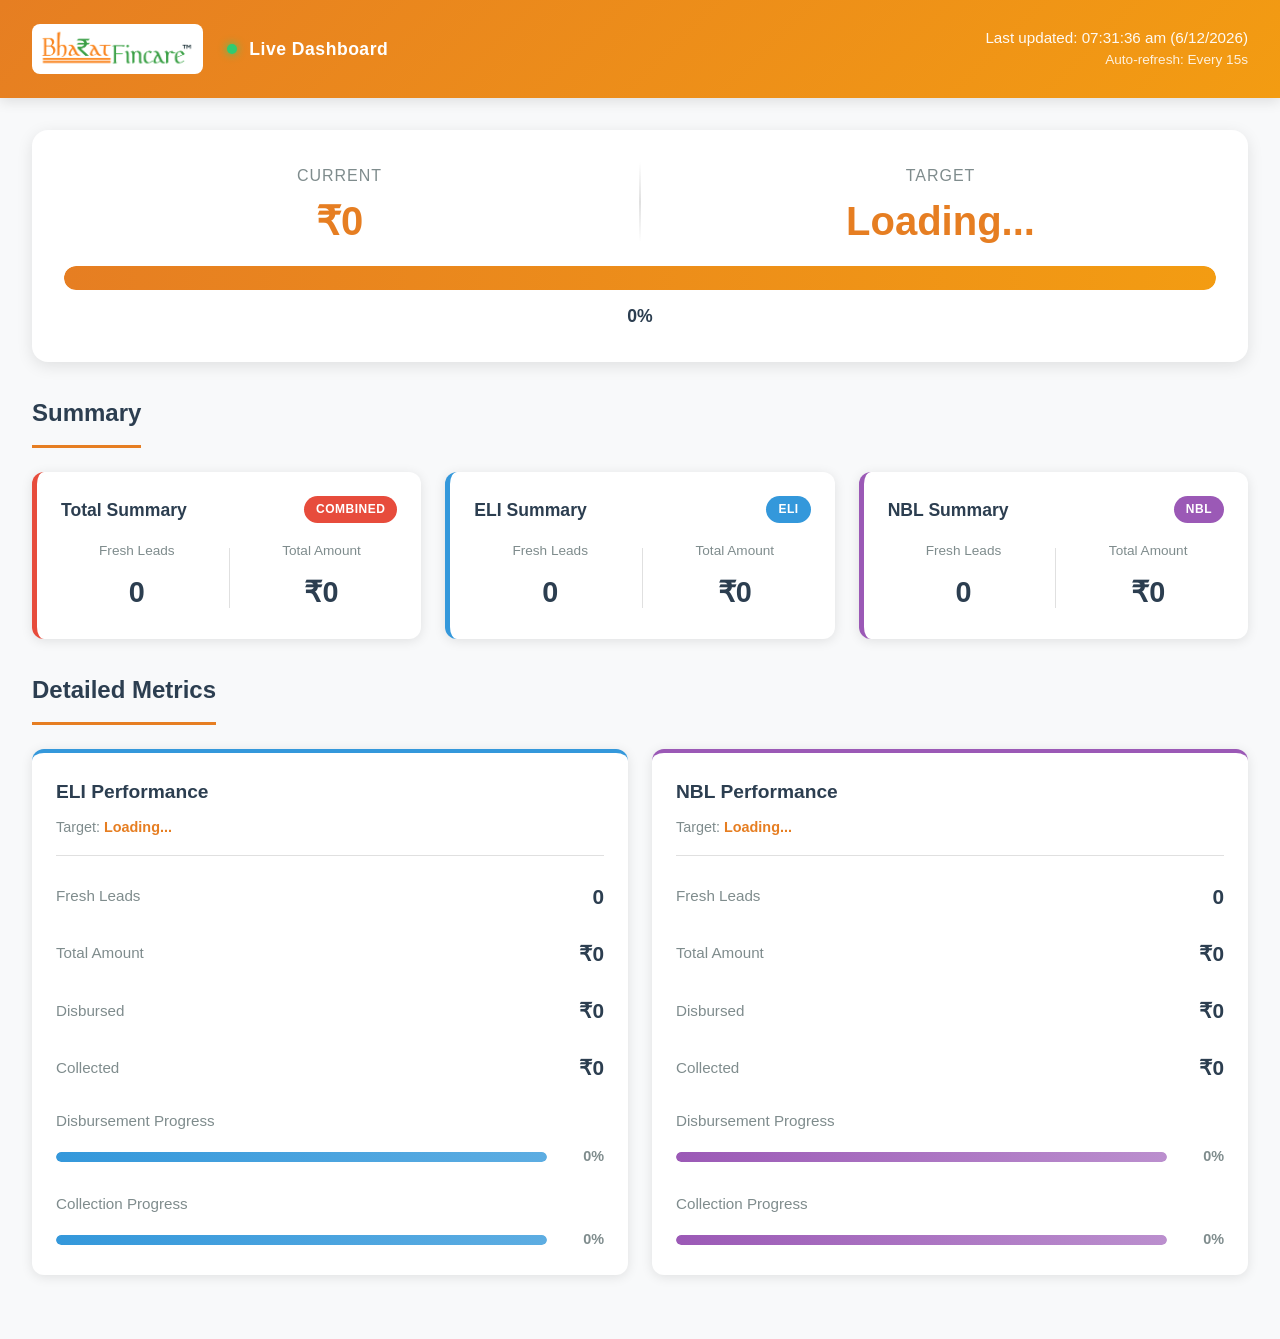
==== commit 22bf5fb0: "Add files via upload" ====
--- a/Dashboard/index.html
+++ b/Dashboard/index.html
@@ -11,175 +11,216 @@
     <header class="dashboard-header">
         <div class="header-wrapper">
             <div class="header-left">
-                <img src="logo-2.png" alt="Bharat Fincare Logo" class="company-logo">
+                <div class="company-logo">
+                    <img src="logo-2.png" alt="Logo" style="width: 100%; height: 100%; border-radius: 4px;">
+                </div>
                 <div class="live-indicator">
                     <span class="status-dot"></span>
-                    <span id="live-status">Live Dashboard</span>
+                    <h1 id="live-status">Live Dashboard</h1>
                 </div>
             </div>
             <div class="header-right">
-                <p id="last-updated" class="last-update-text">Last updated: --</p>
+                <div class="last-update-text">
+                    <div id="last-updated">Last updated: --:-- --</div>
+                    <div id="refresh-interval">Auto-refresh: Every 15s</div>
+                </div>
             </div>
         </div>
     </header>
 
-    <div class="container">
-        <!-- Combined Target Section -->
+    <main class="container">
+        <!-- Main Target Section -->
         <section class="main-target-section">
             <div class="target-card">
                 <div class="target-item">
-                    <h3>Combined Target</h3>
-                    <p id="combined-target" class="target-value">Loading...</p>
+                    <h3>Current</h3>
+                    <div class="target-value" id="combined-current">₹0</div>
                 </div>
                 <div class="target-divider"></div>
                 <div class="target-item">
-                    <h3>Total Disbursed</h3>
-                    <p id="combined-current" class="target-value">₹0</p>
+                    <h3>Target</h3>
+                    <div class="target-value" id="combined-target">Loading...</div>
                 </div>
             </div>
             <div class="progress-bar-container">
-                <div id="combined-progress" class="progress-bar"></div>
-            </div>
-            <p class="progress-percentage" id="combined-percentage">0% Achieved</p>
+                <div class="progress-bar" id="combined-progress"></div>
+            </div>
+            <div class="progress-percentage" id="combined-percentage">0%</div>
         </section>
 
-        <!-- Summary Overview -->
+        <!-- Summary Section -->
         <section class="summary-section">
-            <h2 class="section-title">Summary Overview</h2>
+            <h2 class="section-title">Summary</h2>
             <div class="summary-grid">
-                <!-- ELI Summary -->
+                <!-- Combined Summary Card -->
+                <div class="summary-card combined-card">
+                    <div class="card-header">
+                        <h3>Total Summary</h3>
+                        <span class="team-badge combined-badge">COMBINED</span>
+                    </div>
+                    <div class="card-metrics">
+                        <div class="metric-item">
+                            <div class="metric-label">Fresh Leads</div>
+                            <div class="metric-value" id="total-fresh-leads">0</div>
+                        </div>
+                        <div class="metric-divider"></div>
+                        <div class="metric-item">
+                            <div class="metric-label">Total Amount</div>
+                            <div class="metric-value" id="total-amount-summary">₹0</div>
+                        </div>
+                    </div>
+                </div>
+
+                <!-- ELI Summary Card -->
                 <div class="summary-card eli-card">
                     <div class="card-header">
-                        <h3>ELI - Everyday Loan India</h3>
+                        <h3>ELI Summary</h3>
                         <span class="team-badge eli-badge">ELI</span>
                     </div>
                     <div class="card-metrics">
                         <div class="metric-item">
-                            <span class="metric-label">Fresh Cases</span>
-                            <span id="eli-fresh-leads" class="metric-value">0</span>
+                            <div class="metric-label">Fresh Leads</div>
+                            <div class="metric-value" id="eli-fresh-display">0</div>
                         </div>
                         <div class="metric-divider"></div>
                         <div class="metric-item">
-                            <span class="metric-label">Total Amount</span>
-                            <span id="eli-total-amount" class="metric-value">₹0</span>
-                        </div>
-                    </div>
-                </div>
-
-                <!-- NBL Summary -->
+                            <div class="metric-label">Total Amount</div>
+                            <div class="metric-value" id="eli-amount-display">₹0</div>
+                        </div>
+                    </div>
+                </div>
+
+                <!-- NBL Summary Card -->
                 <div class="summary-card nbl-card">
                     <div class="card-header">
-                        <h3>NBL - Next Big Loan</h3>
+                        <h3>NBL Summary</h3>
                         <span class="team-badge nbl-badge">NBL</span>
                     </div>
                     <div class="card-metrics">
                         <div class="metric-item">
-                            <span class="metric-label">Fresh Cases</span>
-                            <span id="nbl-fresh-leads" class="metric-value">0</span>
+                            <div class="metric-label">Fresh Leads</div>
+                            <div class="metric-value" id="nbl-fresh-display">0</div>
                         </div>
                         <div class="metric-divider"></div>
                         <div class="metric-item">
-                            <span class="metric-label">Total Amount</span>
-                            <span id="nbl-total-amount" class="metric-value">₹0</span>
-                        </div>
-                    </div>
-                </div>
-
-                <!-- Combined Total -->
-                <div class="summary-card combined-card">
-                    <div class="card-header">
-                        <h3>Combined Total</h3>
-                        <span class="team-badge combined-badge">ALL</span>
-                    </div>
-                    <div class="card-metrics">
-                        <div class="metric-item">
-                            <span class="metric-label">Total Cases</span>
-                            <span id="total-fresh-leads" class="metric-value">0</span>
-                        </div>
-                        <div class="metric-divider"></div>
-                        <div class="metric-item">
-                            <span class="metric-label">Total Amount</span>
-                            <span id="total-amount-summary" class="metric-value">₹0</span>
+                            <div class="metric-label">Total Amount</div>
+                            <div class="metric-value" id="nbl-amount-display">₹0</div>
                         </div>
                     </div>
                 </div>
             </div>
         </section>
 
-        <!-- Detailed Metrics -->
+        <!-- Detailed Metrics Section -->
         <section class="detailed-metrics-section">
-            <h2 class="section-title">Detailed Performance</h2>
+            <h2 class="section-title">Detailed Metrics</h2>
             <div class="team-metrics-grid">
-                <!-- ELI Team Details -->
+                <!-- ELI Details -->
                 <div class="team-detail-card eli-detail">
                     <div class="team-detail-header">
                         <h3>ELI Performance</h3>
-                        <p class="target-info">Target: <span id="eli-target-display">Loading...</span></p>
+                        <div class="target-info">Target: <span id="eli-target-display">Loading...</span></div>
                     </div>
                     <div class="detail-metrics">
                         <div class="detail-metric-row">
                             <div class="detail-metric">
+                                <span class="detail-label">Fresh Leads</span>
+                                <span class="detail-value" id="eli-fresh-leads">0</span>
+                            </div>
+                        </div>
+                        <div class="detail-metric-row">
+                            <div class="detail-metric">
+                                <span class="detail-label">Total Amount</span>
+                                <span class="detail-value" id="eli-total-amount">₹0</span>
+                            </div>
+                        </div>
+                        <div class="detail-metric-row">
+                            <div class="detail-metric">
                                 <span class="detail-label">Disbursed</span>
-                                <span id="eli-disbursed" class="detail-value">₹0</span>
-                            </div>
-                            <div class="progress-wrapper">
-                                <div class="progress-bar-small">
-                                    <div id="eli-disbursement-progress" class="progress-fill-eli"></div>
-                                </div>
-                                <span id="eli-disbursement-percentage" class="progress-text">0%</span>
+                                <span class="detail-value" id="eli-disbursed">₹0</span>
                             </div>
                         </div>
                         <div class="detail-metric-row">
                             <div class="detail-metric">
                                 <span class="detail-label">Collected</span>
-                                <span id="eli-collected" class="detail-value">₹0</span>
-                            </div>
-                            <div class="progress-wrapper">
-                                <div class="progress-bar-small">
-                                    <div id="eli-collection-progress" class="progress-fill-eli"></div>
-                                </div>
-                                <span id="eli-collection-percentage" class="progress-text">0%</span>
-                            </div>
-                        </div>
-                    </div>
-                </div>
-
-                <!-- NBL Team Details -->
+                                <span class="detail-value" id="eli-collected">₹0</span>
+                            </div>
+                        </div>
+                        <div class="detail-metric-row">
+                            <span class="detail-label">Disbursement Progress</span>
+                            <div class="progress-wrapper">
+                                <div class="progress-bar-small">
+                                    <div class="progress-fill-eli" id="eli-disbursement-progress"></div>
+                                </div>
+                                <span class="progress-text" id="eli-disbursement-percentage">0%</span>
+                            </div>
+                        </div>
+                        <div class="detail-metric-row">
+                            <span class="detail-label">Collection Progress</span>
+                            <div class="progress-wrapper">
+                                <div class="progress-bar-small">
+                                    <div class="progress-fill-eli" id="eli-collection-progress"></div>
+                                </div>
+                                <span class="progress-text" id="eli-collection-percentage">0%</span>
+                            </div>
+                        </div>
+                    </div>
+                </div>
+
+                <!-- NBL Details -->
                 <div class="team-detail-card nbl-detail">
                     <div class="team-detail-header">
                         <h3>NBL Performance</h3>
-                        <p class="target-info">Target: <span id="nbl-target-display">Loading...</span></p>
+                        <div class="target-info">Target: <span id="nbl-target-display">Loading...</span></div>
                     </div>
                     <div class="detail-metrics">
                         <div class="detail-metric-row">
                             <div class="detail-metric">
+                                <span class="detail-label">Fresh Leads</span>
+                                <span class="detail-value" id="nbl-fresh-leads">0</span>
+                            </div>
+                        </div>
+                        <div class="detail-metric-row">
+                            <div class="detail-metric">
+                                <span class="detail-label">Total Amount</span>
+                                <span class="detail-value" id="nbl-total-amount">₹0</span>
+                            </div>
+                        </div>
+                        <div class="detail-metric-row">
+                            <div class="detail-metric">
                                 <span class="detail-label">Disbursed</span>
-                                <span id="nbl-disbursed" class="detail-value">₹0</span>
-                            </div>
-                            <div class="progress-wrapper">
-                                <div class="progress-bar-small">
-                                    <div id="nbl-disbursement-progress" class="progress-fill-nbl"></div>
-                                </div>
-                                <span id="nbl-disbursement-percentage" class="progress-text">0%</span>
+                                <span class="detail-value" id="nbl-disbursed">₹0</span>
                             </div>
                         </div>
                         <div class="detail-metric-row">
                             <div class="detail-metric">
                                 <span class="detail-label">Collected</span>
-                                <span id="nbl-collected" class="detail-value">₹0</span>
-                            </div>
-                            <div class="progress-wrapper">
-                                <div class="progress-bar-small">
-                                    <div id="nbl-collection-progress" class="progress-fill-nbl"></div>
-                                </div>
-                                <span id="nbl-collection-percentage" class="progress-text">0%</span>
+                                <span class="detail-value" id="nbl-collected">₹0</span>
+                            </div>
+                        </div>
+                        <div class="detail-metric-row">
+                            <span class="detail-label">Disbursement Progress</span>
+                            <div class="progress-wrapper">
+                                <div class="progress-bar-small">
+                                    <div class="progress-fill-nbl" id="nbl-disbursement-progress"></div>
+                                </div>
+                                <span class="progress-text" id="nbl-disbursement-percentage">0%</span>
+                            </div>
+                        </div>
+                        <div class="detail-metric-row">
+                            <span class="detail-label">Collection Progress</span>
+                            <div class="progress-wrapper">
+                                <div class="progress-bar-small">
+                                    <div class="progress-fill-nbl" id="nbl-collection-progress"></div>
+                                </div>
+                                <span class="progress-text" id="nbl-collection-percentage">0%</span>
                             </div>
                         </div>
                     </div>
                 </div>
             </div>
         </section>
-    </div>
+    </main>
 
     <script src="app.js"></script>
 </body>
--- a/Dashboard/style.css
+++ b/Dashboard/style.css
@@ -1,520 +1,529 @@
 :root {
-    /* Colors */
-    --color-primary: #E67E22;
-    --color-primary-light: #F39C12;
-    --color-secondary: #2C3E50;
-    --color-success: #27AE60;
-    --color-eli: #3498DB;
-    --color-nbl: #9B59B6;
-    --color-combined: #E74C3C;
-    --color-bg: #F8F9FA;
-    --color-white: #FFFFFF;
-    --color-text: #2C3E50;
-    --color-text-light: #7F8C8D;
-    --color-border: #E0E0E0;
-    --color-shadow: rgba(0, 0, 0, 0.1);
-    
-    /* Spacing */
-    --spacing-xs: 8px;
-    --spacing-sm: 12px;
-    --spacing-md: 16px;
-    --spacing-lg: 24px;
-    --spacing-xl: 32px;
-    
-    /* Border Radius */
-    --radius-sm: 8px;
-    --radius-md: 12px;
-    --radius-lg: 16px;
+  /* Colors */
+  --color-primary: #E67E22;
+  --color-primary-light: #F39C12;
+  --color-secondary: #2C3E50;
+  --color-success: #27AE60;
+  --color-eli: #3498DB;
+  --color-nbl: #9B59B6;
+  --color-combined: #E74C3C;
+  --color-bg: #F8F9FA;
+  --color-white: #FFFFFF;
+  --color-text: #2C3E50;
+  --color-text-light: #7F8C8D;
+  --color-border: #E0E0E0;
+  --color-shadow: rgba(0, 0, 0, 0.1);
+
+  /* Spacing */
+  --spacing-xs: 8px;
+  --spacing-sm: 12px;
+  --spacing-md: 16px;
+  --spacing-lg: 24px;
+  --spacing-xl: 32px;
+
+  /* Border Radius */
+  --radius-sm: 8px;
+  --radius-md: 12px;
+  --radius-lg: 16px;
 }
 
 * {
-    margin: 0;
-    padding: 0;
-    box-sizing: border-box;
+  margin: 0;
+  padding: 0;
+  box-sizing: border-box;
 }
 
 body {
-    font-family: 'Segoe UI', Tahoma, Geneva, Verdana, sans-serif;
-    background: var(--color-bg);
-    color: var(--color-text);
-    line-height: 1.6;
-}
-
-/* ====================================
-   HEADER SECTION
-==================================== */
+  font-family: 'Segoe UI', Tahoma, Geneva, Verdana, sans-serif;
+  background: var(--color-bg);
+  color: var(--color-text);
+  line-height: 1.6;
+}
+
+/* ==================================== HEADER SECTION ==================================== */
+
 .dashboard-header {
-    background: linear-gradient(135deg, var(--color-primary) 0%, var(--color-primary-light) 100%);
-    color: var(--color-white);
-    padding: var(--spacing-lg) var(--spacing-xl);
-    box-shadow: 0 4px 12px var(--color-shadow);
-    position: sticky;
-    top: 0;
-    z-index: 1000;
+  background: linear-gradient(135deg, var(--color-primary) 0%, var(--color-primary-light) 100%);
+  color: var(--color-white);
+  padding: var(--spacing-lg) var(--spacing-xl);
+  box-shadow: 0 4px 12px var(--color-shadow);
+  position: sticky;
+  top: 0;
+  z-index: 1000;
 }
 
 .header-wrapper {
-    max-width: 1400px;
-    margin: 0 auto;
-    display: flex;
-    justify-content: space-between;
-    align-items: center;
+  max-width: 1400px;
+  margin: 0 auto;
+  display: flex;
+  justify-content: space-between;
+  align-items: center;
 }
 
 .header-left {
-    display: flex;
-    align-items: center;
-    gap: var(--spacing-lg);
+  display: flex;
+  align-items: center;
+  gap: var(--spacing-lg);
 }
 
 .company-logo {
-    height: 50px;
-    border-radius: var(--radius-sm);
-    background: var(--color-white);
-    padding: 4px;
+  height: 50px;
+  border-radius: var(--radius-sm);
+  background: var(--color-white);
+  padding: 4px;
 }
 
 .live-indicator {
-    display: flex;
-    align-items: center;
-    gap: var(--spacing-sm);
+  display: flex;
+  align-items: center;
+  gap: var(--spacing-sm);
 }
 
 .status-dot {
-    width: 10px;
-    height: 10px;
-    background: #2ECC71;
-    border-radius: 50%;
-    animation: pulse 2s ease-in-out infinite;
-    box-shadow: 0 0 8px #2ECC71;
+  width: 10px;
+  height: 10px;
+  background: #2ECC71;
+  border-radius: 50%;
+  animation: pulse 2s ease-in-out infinite;
+  box-shadow: 0 0 8px #2ECC71;
 }
 
 @keyframes pulse {
-    0%, 100% {
-        opacity: 1;
-        transform: scale(1);
-    }
-    50% {
-        opacity: 0.6;
-        transform: scale(1.15);
-    }
+  0%, 100% {
+    opacity: 1;
+    transform: scale(1);
+  }
+  50% {
+    opacity: 0.6;
+    transform: scale(1.15);
+  }
 }
 
 #live-status {
-    font-size: 1.1rem;
-    font-weight: 600;
-    letter-spacing: 0.5px;
+  font-size: 1.1rem;
+  font-weight: 600;
+  letter-spacing: 0.5px;
 }
 
 .header-right {
-    text-align: right;
+  text-align: right;
 }
 
 .last-update-text {
-    font-size: 0.95rem;
-    opacity: 0.95;
-    font-weight: 500;
-}
-
-/* ====================================
-   CONTAINER
-==================================== */
+  font-size: 0.95rem;
+  opacity: 0.95;
+  font-weight: 500;
+  line-height: 1.5;
+}
+
+/* NEW: Additional styling for refresh interval (optional) */
+#refresh-interval {
+  font-size: 0.85rem;
+  opacity: 0.9;
+  font-weight: 400;
+}
+
+/* ==================================== CONTAINER ==================================== */
+
 .container {
-    max-width: 1400px;
-    margin: 0 auto;
-    padding: var(--spacing-xl);
-}
-
-/* ====================================
-   MAIN TARGET SECTION
-==================================== */
+  max-width: 1400px;
+  margin: 0 auto;
+  padding: var(--spacing-xl);
+}
+
+/* ==================================== MAIN TARGET SECTION ==================================== */
+
 .main-target-section {
-    background: var(--color-white);
-    border-radius: var(--radius-lg);
-    padding: var(--spacing-xl);
-    margin-bottom: var(--spacing-xl);
-    box-shadow: 0 4px 16px var(--color-shadow);
+  background: var(--color-white);
+  border-radius: var(--radius-lg);
+  padding: var(--spacing-xl);
+  margin-bottom: var(--spacing-xl);
+  box-shadow: 0 4px 16px var(--color-shadow);
 }
 
 .target-card {
-    display: grid;
-    grid-template-columns: 1fr auto 1fr;
-    gap: var(--spacing-lg);
-    align-items: center;
-    margin-bottom: var(--spacing-lg);
+  display: grid;
+  grid-template-columns: 1fr auto 1fr;
+  gap: var(--spacing-lg);
+  align-items: center;
+  margin-bottom: var(--spacing-lg);
 }
 
 .target-item {
-    text-align: center;
+  text-align: center;
 }
 
 .target-item h3 {
-    font-size: 1rem;
-    color: var(--color-text-light);
-    margin-bottom: var(--spacing-sm);
-    font-weight: 500;
-    text-transform: uppercase;
-    letter-spacing: 1px;
+  font-size: 1rem;
+  color: var(--color-text-light);
+  margin-bottom: var(--spacing-sm);
+  font-weight: 500;
+  text-transform: uppercase;
+  letter-spacing: 1px;
 }
 
 .target-value {
-    font-size: 2.5rem;
-    font-weight: 700;
-    color: var(--color-primary);
-    line-height: 1;
+  font-size: 2.5rem;
+  font-weight: 700;
+  color: var(--color-primary);
+  line-height: 1;
 }
 
 .target-divider {
-    width: 2px;
-    height: 80px;
-    background: linear-gradient(to bottom, transparent, var(--color-border), transparent);
+  width: 2px;
+  height: 80px;
+  background: linear-gradient(to bottom, transparent, var(--color-border), transparent);
 }
 
 .progress-bar-container {
-    position: relative;
-    width: 100%;
-    height: 24px;
-    background: var(--color-bg);
-    border-radius: 12px;
-    overflow: hidden;
-    margin-bottom: var(--spacing-sm);
+  position: relative;
+  width: 100%;
+  height: 24px;
+  background: var(--color-bg);
+  border-radius: 12px;
+  overflow: hidden;
+  margin-bottom: var(--spacing-sm);
 }
 
 .progress-bar {
-    height: 100%;
-    background: linear-gradient(90deg, var(--color-primary), var(--color-primary-light));
-    border-radius: 12px;
-    transition: width 0.6s ease;
-    box-shadow: 0 2px 8px rgba(230, 126, 34, 0.3);
+  height: 100%;
+  background: linear-gradient(90deg, var(--color-primary), var(--color-primary-light));
+  border-radius: 12px;
+  transition: width 0.6s ease;
+  box-shadow: 0 2px 8px rgba(230, 126, 34, 0.3);
 }
 
 .progress-percentage {
-    text-align: center;
-    font-size: 1.1rem;
-    font-weight: 600;
-    color: var(--color-text);
-}
-
-/* ====================================
-   SUMMARY SECTION
-==================================== */
+  text-align: center;
+  font-size: 1.1rem;
+  font-weight: 600;
+  color: var(--color-text);
+}
+
+/* ==================================== SUMMARY SECTION ==================================== */
+
 .section-title {
-    font-size: 1.5rem;
-    font-weight: 700;
-    color: var(--color-secondary);
-    margin-bottom: var(--spacing-lg);
-    padding-bottom: var(--spacing-sm);
-    border-bottom: 3px solid var(--color-primary);
-    display: inline-block;
+  font-size: 1.5rem;
+  font-weight: 700;
+  color: var(--color-secondary);
+  margin-bottom: var(--spacing-lg);
+  padding-bottom: var(--spacing-sm);
+  border-bottom: 3px solid var(--color-primary);
+  display: inline-block;
 }
 
 .summary-section {
-    margin-bottom: var(--spacing-xl);
+  margin-bottom: var(--spacing-xl);
 }
 
 .summary-grid {
-    display: grid;
-    grid-template-columns: repeat(auto-fit, minmax(320px, 1fr));
-    gap: var(--spacing-lg);
+  display: grid;
+  grid-template-columns: repeat(auto-fit, minmax(320px, 1fr));
+  gap: var(--spacing-lg);
 }
 
 .summary-card {
-    background: var(--color-white);
-    border-radius: var(--radius-md);
-    padding: var(--spacing-lg);
-    box-shadow: 0 2px 12px var(--color-shadow);
-    transition: transform 0.3s ease, box-shadow 0.3s ease;
-    border-left: 5px solid;
+  background: var(--color-white);
+  border-radius: var(--radius-md);
+  padding: var(--spacing-lg);
+  box-shadow: 0 2px 12px var(--color-shadow);
+  transition: transform 0.3s ease, box-shadow 0.3s ease;
+  border-left: 5px solid;
 }
 
 .summary-card:hover {
-    transform: translateY(-4px);
-    box-shadow: 0 6px 20px var(--color-shadow);
+  transform: translateY(-4px);
+  box-shadow: 0 6px 20px var(--color-shadow);
 }
 
 .eli-card {
-    border-left-color: var(--color-eli);
+  border-left-color: var(--color-eli);
 }
 
 .nbl-card {
-    border-left-color: var(--color-nbl);
+  border-left-color: var(--color-nbl);
 }
 
 .combined-card {
-    border-left-color: var(--color-combined);
+  border-left-color: var(--color-combined);
 }
 
 .card-header {
-    display: flex;
-    justify-content: space-between;
-    align-items: center;
-    margin-bottom: var(--spacing-md);
+  display: flex;
+  justify-content: space-between;
+  align-items: center;
+  margin-bottom: var(--spacing-md);
 }
 
 .card-header h3 {
-    font-size: 1.1rem;
-    font-weight: 600;
-    color: var(--color-secondary);
+  font-size: 1.1rem;
+  font-weight: 600;
+  color: var(--color-secondary);
 }
 
 .team-badge {
-    padding: 4px 12px;
-    border-radius: 20px;
-    font-size: 0.75rem;
-    font-weight: 700;
-    letter-spacing: 0.5px;
-    color: var(--color-white);
+  padding: 4px 12px;
+  border-radius: 20px;
+  font-size: 0.75rem;
+  font-weight: 700;
+  letter-spacing: 0.5px;
+  color: var(--color-white);
 }
 
 .eli-badge {
-    background: var(--color-eli);
+  background: var(--color-eli);
 }
 
 .nbl-badge {
-    background: var(--color-nbl);
+  background: var(--color-nbl);
 }
 
 .combined-badge {
-    background: var(--color-combined);
+  background: var(--color-combined);
 }
 
 .card-metrics {
-    display: grid;
-    grid-template-columns: 1fr auto 1fr;
-    gap: var(--spacing-md);
-    align-items: center;
+  display: grid;
+  grid-template-columns: 1fr auto 1fr;
+  gap: var(--spacing-md);
+  align-items: center;
 }
 
 .metric-item {
-    display: flex;
-    flex-direction: column;
-    align-items: center;
-    text-align: center;
+  display: flex;
+  flex-direction: column;
+  align-items: center;
+  text-align: center;
 }
 
 .metric-label {
-    font-size: 0.85rem;
-    color: var(--color-text-light);
-    margin-bottom: var(--spacing-xs);
-    font-weight: 500;
+  font-size: 0.85rem;
+  color: var(--color-text-light);
+  margin-bottom: var(--spacing-xs);
+  font-weight: 500;
 }
 
 .metric-value {
-    font-size: 1.8rem;
-    font-weight: 700;
-    color: var(--color-text);
+  font-size: 1.8rem;
+  font-weight: 700;
+  color: var(--color-text);
 }
 
 .metric-divider {
-    width: 1px;
-    height: 60px;
-    background: var(--color-border);
-}
-
-/* ====================================
-   DETAILED METRICS SECTION
-==================================== */
+  width: 1px;
+  height: 60px;
+  background: var(--color-border);
+}
+
+/* ==================================== DETAILED METRICS SECTION ==================================== */
+
 .detailed-metrics-section {
-    margin-bottom: var(--spacing-xl);
+  margin-bottom: var(--spacing-xl);
 }
 
 .team-metrics-grid {
-    display: grid;
-    grid-template-columns: repeat(auto-fit, minmax(480px, 1fr));
-    gap: var(--spacing-lg);
+  display: grid;
+  grid-template-columns: repeat(auto-fit, minmax(480px, 1fr));
+  gap: var(--spacing-lg);
 }
 
 .team-detail-card {
-    background: var(--color-white);
-    border-radius: var(--radius-md);
-    padding: var(--spacing-lg);
-    box-shadow: 0 2px 12px var(--color-shadow);
-    border-top: 4px solid;
+  background: var(--color-white);
+  border-radius: var(--radius-md);
+  padding: var(--spacing-lg);
+  box-shadow: 0 2px 12px var(--color-shadow);
+  border-top: 4px solid;
 }
 
 .eli-detail {
-    border-top-color: var(--color-eli);
+  border-top-color: var(--color-eli);
 }
 
 .nbl-detail {
-    border-top-color: var(--color-nbl);
+  border-top-color: var(--color-nbl);
 }
 
 .team-detail-header {
-    margin-bottom: var(--spacing-lg);
-    padding-bottom: var(--spacing-md);
-    border-bottom: 1px solid var(--color-border);
+  margin-bottom: var(--spacing-lg);
+  padding-bottom: var(--spacing-md);
+  border-bottom: 1px solid var(--color-border);
 }
 
 .team-detail-header h3 {
-    font-size: 1.2rem;
-    font-weight: 600;
-    color: var(--color-secondary);
-    margin-bottom: var(--spacing-xs);
+  font-size: 1.2rem;
+  font-weight: 600;
+  color: var(--color-secondary);
+  margin-bottom: var(--spacing-xs);
 }
 
 .target-info {
-    font-size: 0.9rem;
-    color: var(--color-text-light);
+  font-size: 0.9rem;
+  color: var(--color-text-light);
 }
 
 .target-info span {
-    color: var(--color-primary);
-    font-weight: 600;
+  color: var(--color-primary);
+  font-weight: 600;
 }
 
 .detail-metrics {
-    display: flex;
-    flex-direction: column;
-    gap: var(--spacing-lg);
+  display: flex;
+  flex-direction: column;
+  gap: var(--spacing-lg);
 }
 
 .detail-metric-row {
-    display: flex;
-    flex-direction: column;
-    gap: var(--spacing-sm);
+  display: flex;
+  flex-direction: column;
+  gap: var(--spacing-sm);
 }
 
 .detail-metric {
-    display: flex;
-    justify-content: space-between;
-    align-items: center;
+  display: flex;
+  justify-content: space-between;
+  align-items: center;
 }
 
 .detail-label {
-    font-size: 0.95rem;
-    color: var(--color-text-light);
-    font-weight: 500;
+  font-size: 0.95rem;
+  color: var(--color-text-light);
+  font-weight: 500;
 }
 
 .detail-value {
-    font-size: 1.3rem;
-    font-weight: 700;
-    color: var(--color-text);
+  font-size: 1.3rem;
+  font-weight: 700;
+  color: var(--color-text);
 }
 
 .progress-wrapper {
-    display: flex;
-    align-items: center;
-    gap: var(--spacing-sm);
+  display: flex;
+  align-items: center;
+  gap: var(--spacing-sm);
 }
 
 .progress-bar-small {
-    flex: 1;
-    height: 10px;
-    background: var(--color-bg);
-    border-radius: 5px;
-    overflow: hidden;
+  flex: 1;
+  height: 10px;
+  background: var(--color-bg);
+  border-radius: 5px;
+  overflow: hidden;
 }
 
 .progress-fill-eli,
 .progress-fill-nbl {
-    height: 100%;
-    border-radius: 5px;
-    transition: width 0.6s ease;
+  height: 100%;
+  border-radius: 5px;
+  transition: width 0.6s ease;
 }
 
 .progress-fill-eli {
-    background: linear-gradient(90deg, var(--color-eli), #5DADE2);
+  background: linear-gradient(90deg, var(--color-eli), #5DADE2);
 }
 
 .progress-fill-nbl {
-    background: linear-gradient(90deg, var(--color-nbl), #BB8FCE);
+  background: linear-gradient(90deg, var(--color-nbl), #BB8FCE);
 }
 
 .progress-text {
-    font-size: 0.9rem;
-    font-weight: 600;
-    color: var(--color-text-light);
-    min-width: 45px;
-    text-align: right;
-}
-
-/* ====================================
-   ANIMATIONS
-==================================== */
+  font-size: 0.9rem;
+  font-weight: 600;
+  color: var(--color-text-light);
+  min-width: 45px;
+  text-align: right;
+}
+
+/* ==================================== ANIMATIONS ==================================== */
+
 .updating {
-    animation: update-flash 0.5s ease-in-out;
+  animation: update-flash 0.5s ease-in-out;
 }
 
 @keyframes update-flash {
-    0%, 100% {
-        opacity: 1;
-    }
-    50% {
-        opacity: 0.7;
-        transform: scale(1.02);
-    }
-}
-
-/* ====================================
-   RESPONSIVE DESIGN
-==================================== */
+  0%, 100% {
+    opacity: 1;
+  }
+  50% {
+    opacity: 0.7;
+    transform: scale(1.02);
+  }
+}
+
+/* ==================================== RESPONSIVE DESIGN ==================================== */
+
 @media (max-width: 1024px) {
-    .team-metrics-grid {
-        grid-template-columns: 1fr;
-    }
+  .team-metrics-grid {
+    grid-template-columns: 1fr;
+  }
 }
 
 @media (max-width: 768px) {
-    .container {
-        padding: var(--spacing-md);
-    }
-    
-    .header-wrapper {
-        flex-direction: column;
-        gap: var(--spacing-md);
-        text-align: center;
-    }
-    
-    .header-left {
-        flex-direction: column;
-    }
-    
-    .target-card {
-        grid-template-columns: 1fr;
-        gap: var(--spacing-md);
-    }
-    
-    .target-divider {
-        display: none;
-    }
-    
-    .target-value {
-        font-size: 2rem;
-    }
-    
-    .summary-grid {
-        grid-template-columns: 1fr;
-    }
-    
-    .team-metrics-grid {
-        grid-template-columns: 1fr;
-    }
-    
-    .metric-value {
-        font-size: 1.5rem;
-    }
+  .container {
+    padding: var(--spacing-md);
+  }
+
+  .header-wrapper {
+    flex-direction: column;
+    gap: var(--spacing-md);
+    text-align: center;
+  }
+
+  .header-left {
+    flex-direction: column;
+  }
+
+  .target-card {
+    grid-template-columns: 1fr;
+    gap: var(--spacing-md);
+  }
+
+  .target-divider {
+    display: none;
+  }
+
+  .target-value {
+    font-size: 2rem;
+  }
+
+  .summary-grid {
+    grid-template-columns: 1fr;
+  }
+
+  .team-metrics-grid {
+    grid-template-columns: 1fr;
+  }
+
+  .metric-value {
+    font-size: 1.5rem;
+  }
 }
 
 @media (max-width: 480px) {
-    .dashboard-header {
-        padding: var(--spacing-md);
-    }
-    
-    .company-logo {
-        height: 40px;
-    }
-    
-    #live-status {
-        font-size: 1rem;
-    }
-    
-    .target-value {
-        font-size: 1.6rem;
-    }
-    
-    .section-title {
-        font-size: 1.2rem;
-    }
-}
+  .dashboard-header {
+    padding: var(--spacing-md);
+  }
+
+  .company-logo {
+    height: 40px;
+  }
+
+  #live-status {
+    font-size: 1rem;
+  }
+
+  .target-value {
+    font-size: 1.6rem;
+  }
+
+  .section-title {
+    font-size: 1.2rem;
+  }
+
+  .card-metrics {
+    grid-template-columns: 1fr;
+  }
+
+  .metric-divider {
+    display: none;
+  }
+}
